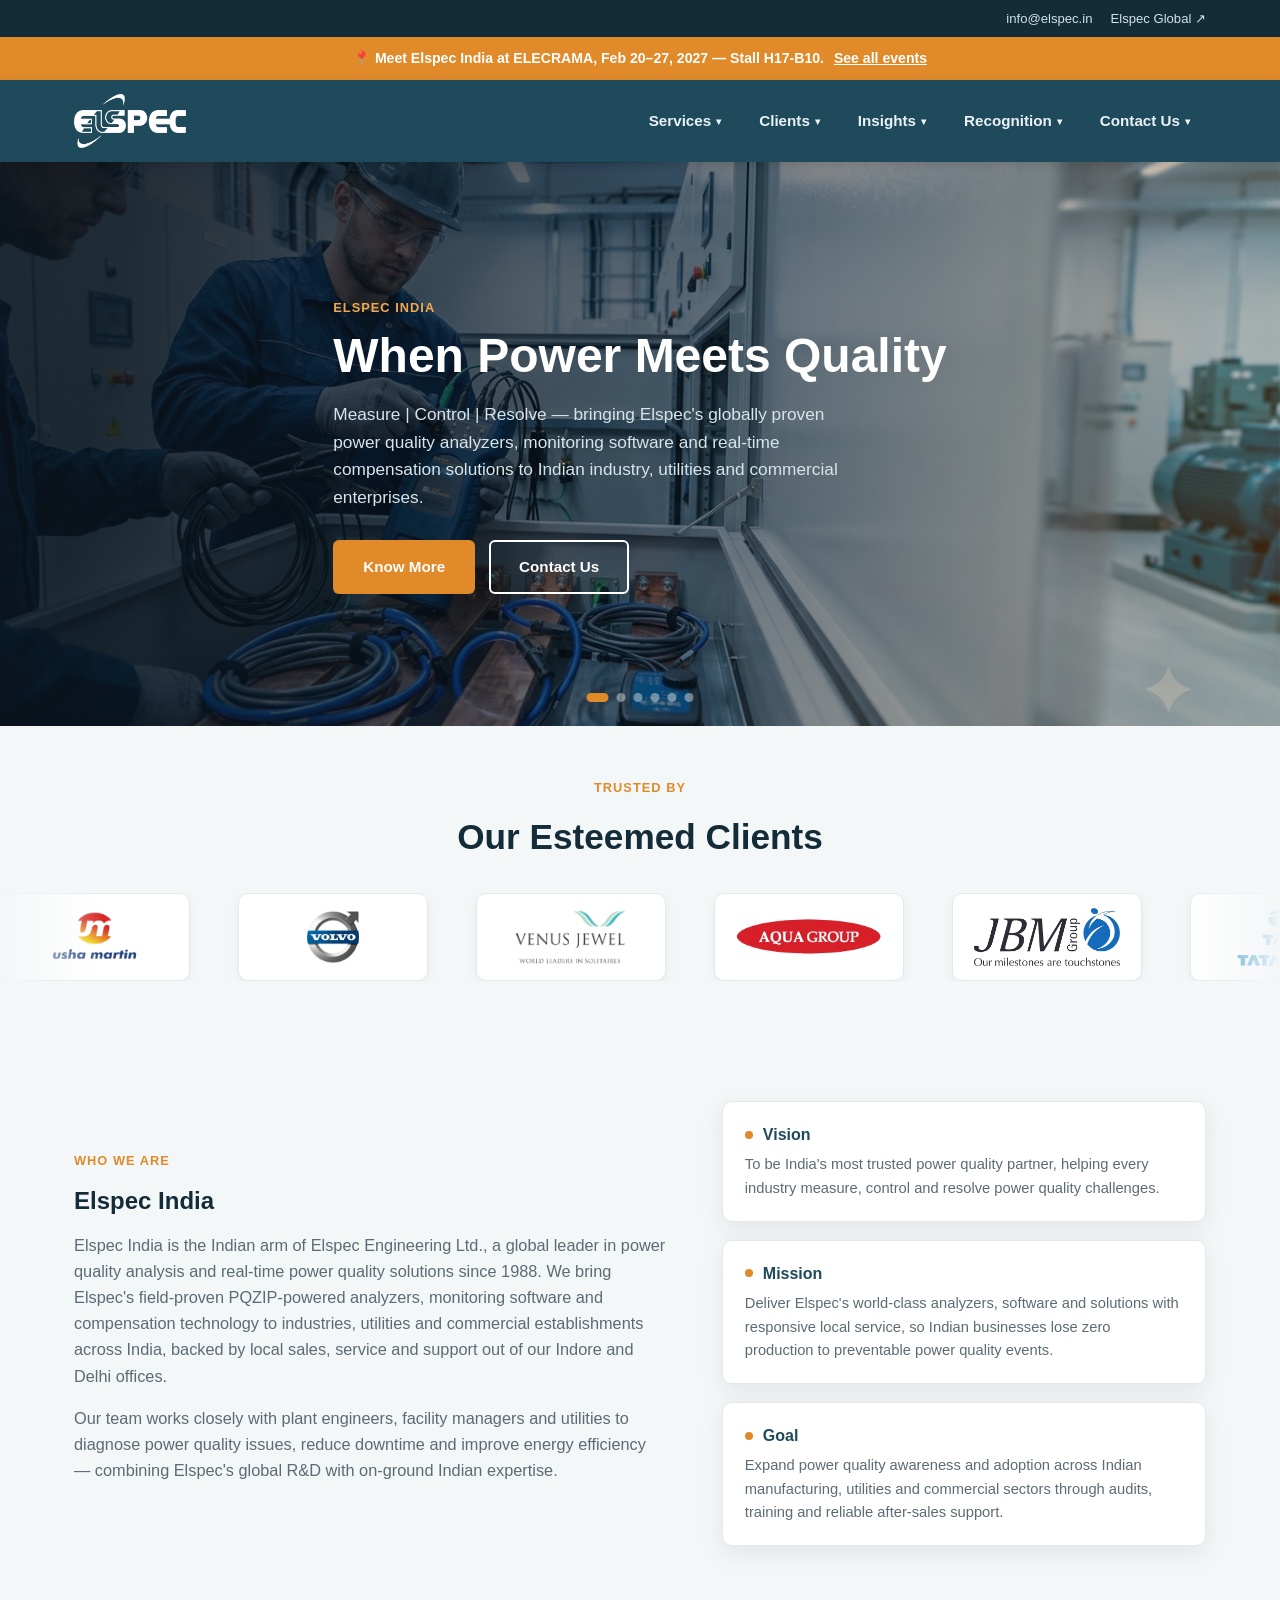
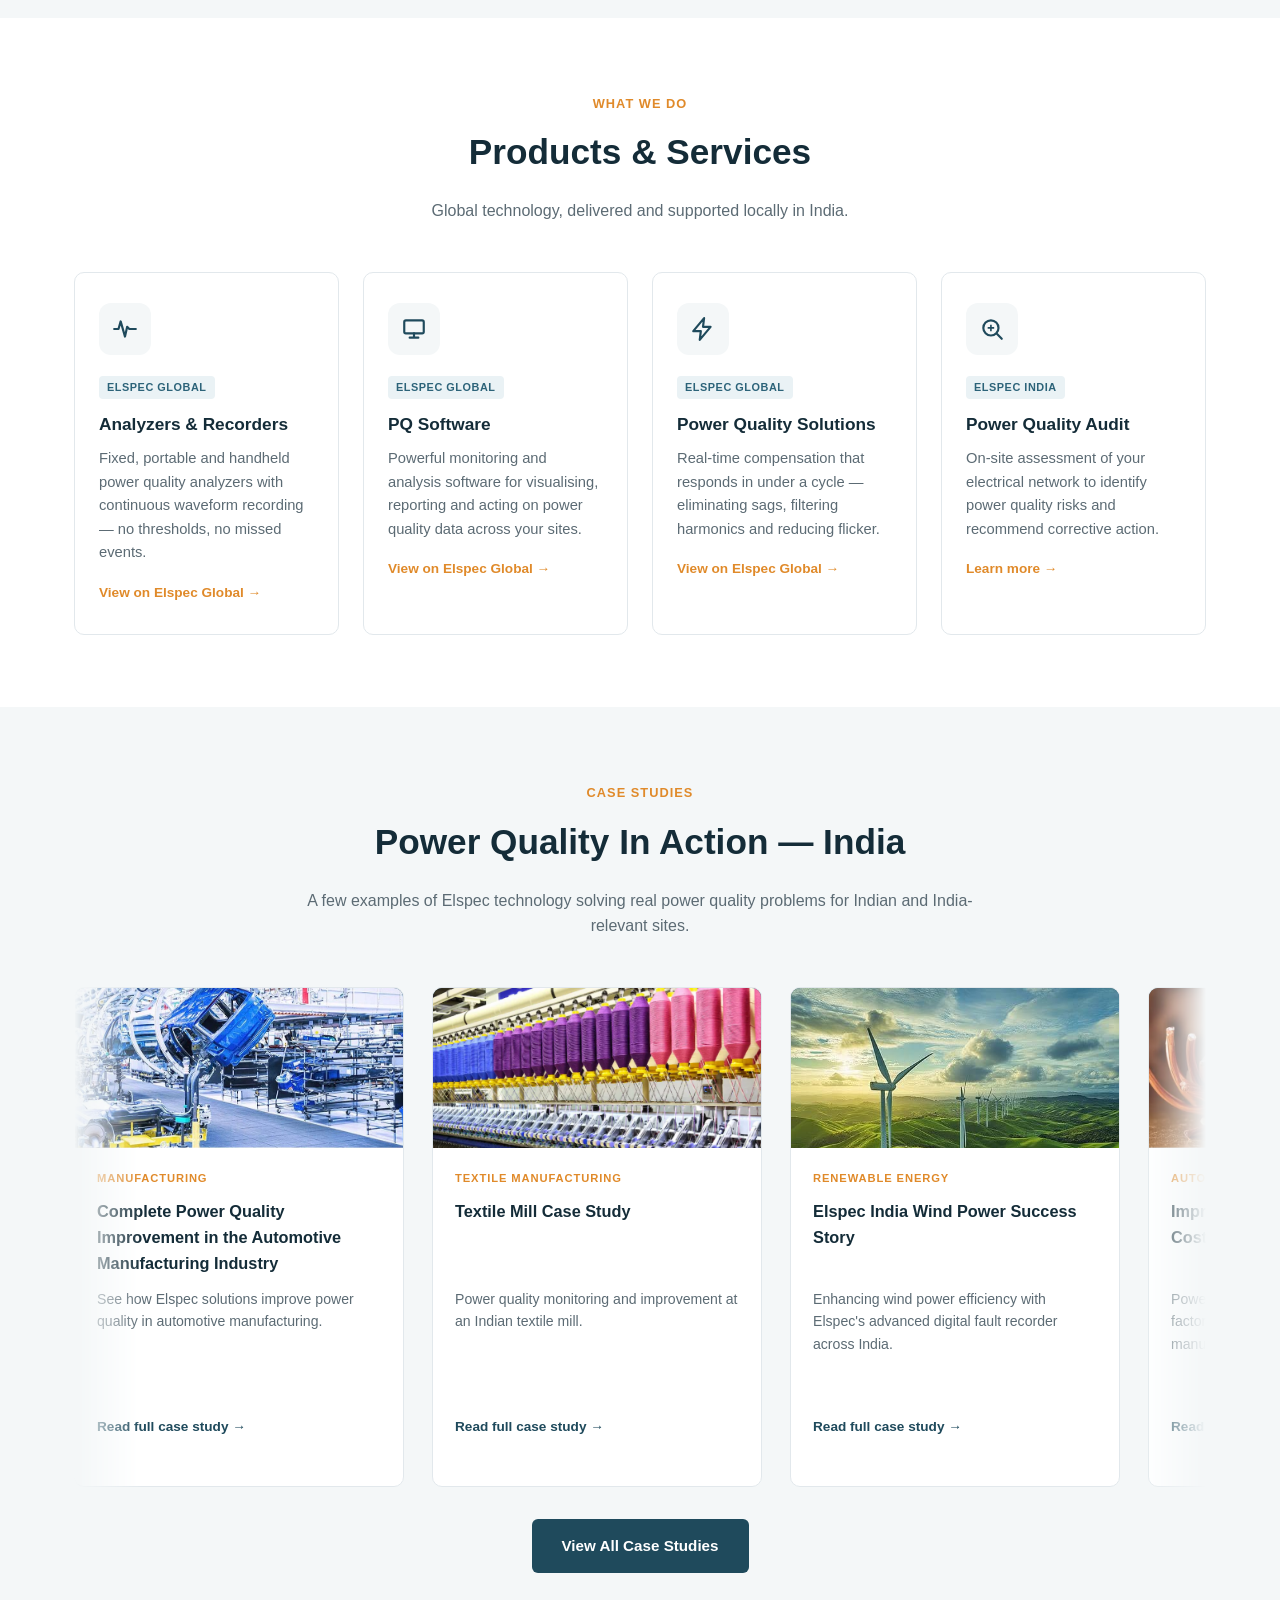
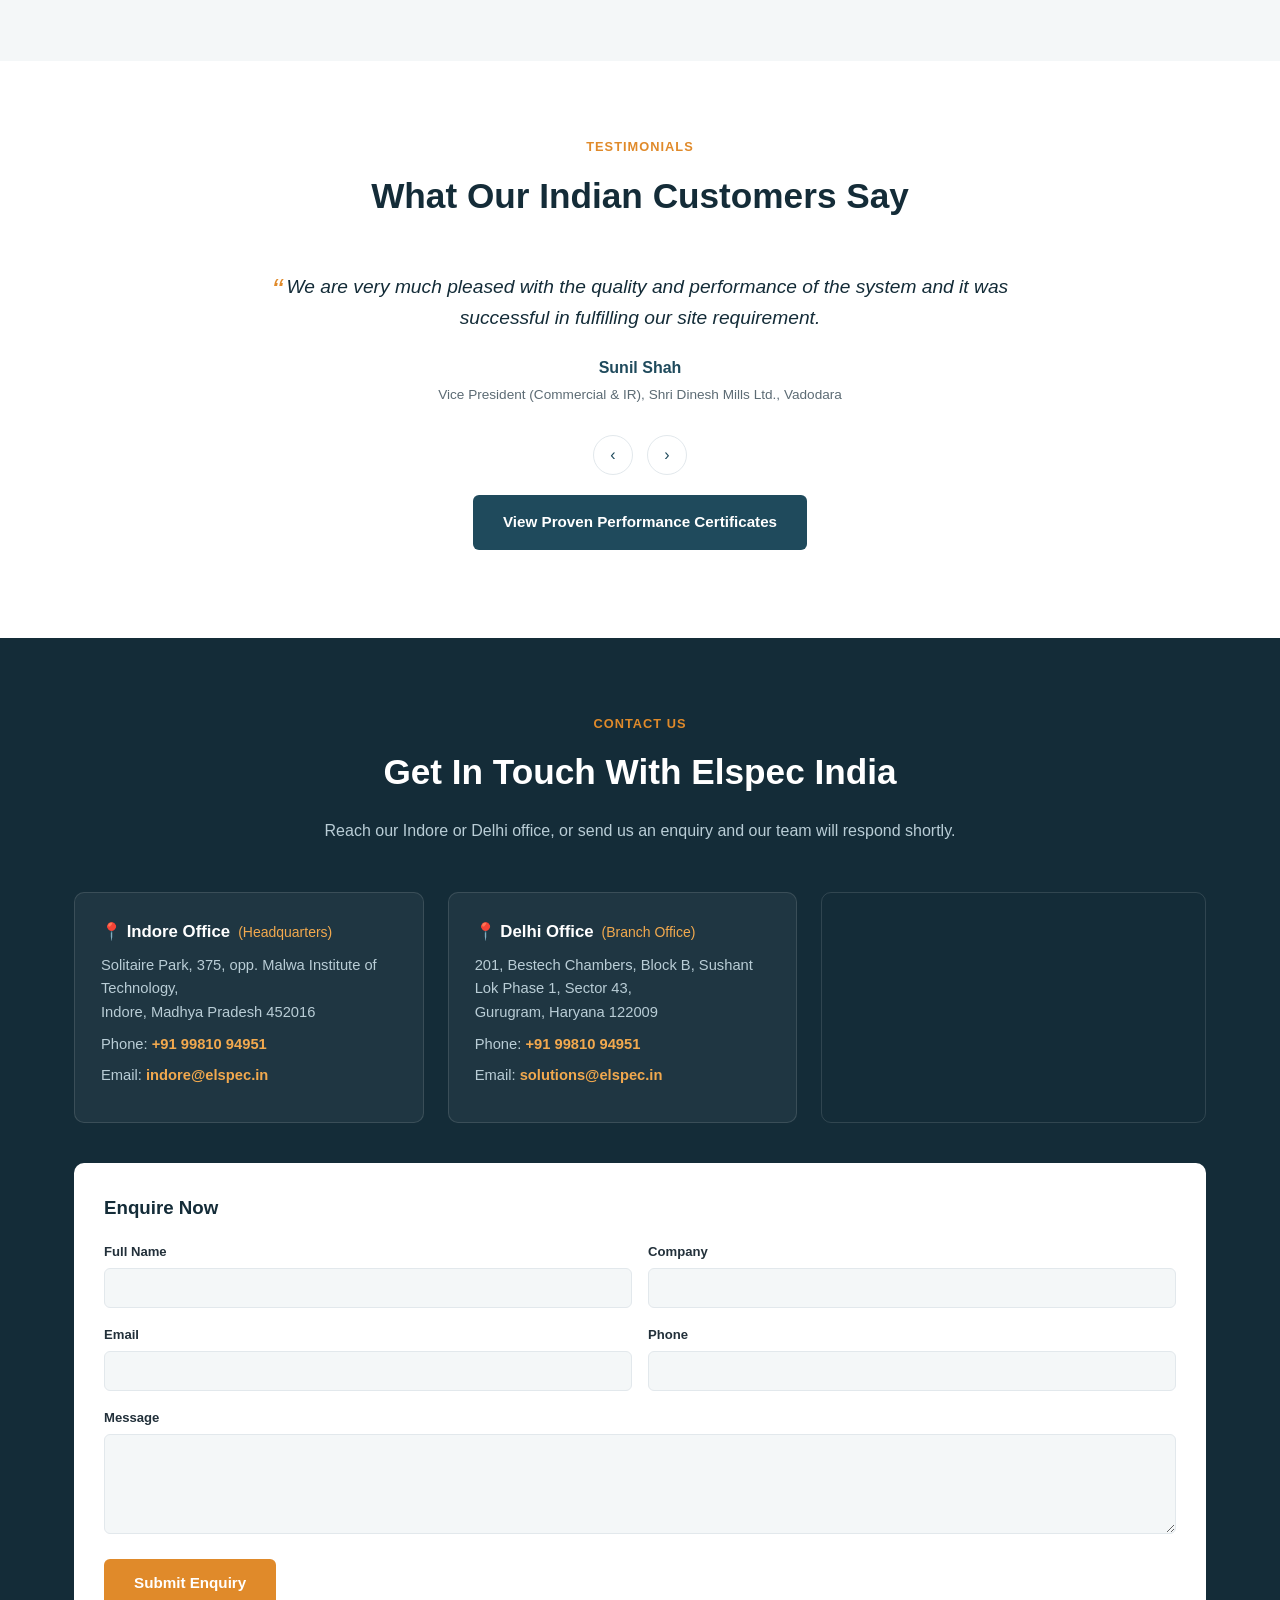
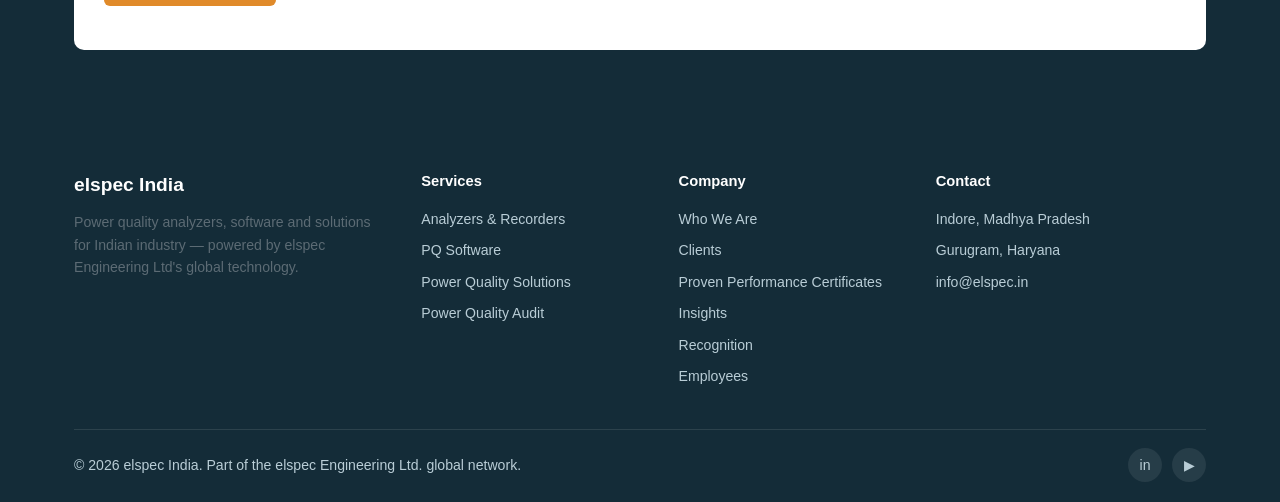
==== index.html @ 1606239a "Update employee navigation and homepage hero Add the new homepage hero images and update the employe" ====
<!DOCTYPE html>
<html lang="en">
<head>
<meta charset="UTF-8">
<meta name="viewport" content="width=device-width, initial-scale=1.0">
<title>Elspec India | Power Quality Analyzers, Software &amp; Solutions</title>
<meta name="description" content="Elspec India brings Elspec's global power quality analyzers, PQ software, real-time compensation solutions and power quality audits to Indian industry, utilities and commercial clients.">
<meta name="robots" content="noindex, nofollow">
<link rel="stylesheet" href="assets/css/style.css?v=20261005-home-hero-2">
</head>
<body>

<div class="topbar">
  <div class="container">
    <div class="topbar-links">
      <a href="mailto:info@elspec.in">info@elspec.in</a>
      <a href="https://www.elspec-ltd.com/" target="_blank" rel="noopener">Elspec Global ↗</a>
    </div>
  </div>
</div>

<div class="announce">
  📍 Meet Elspec India at ELECRAMA, Feb 20–27, 2027 — Stall H17-B10.
  <a href="recognition.html#events">See all events</a>
</div>

<header class="site-header">
  <div class="nav-wrap">
    <a href="index.html" class="logo">
      <img src="assets/img/elspec-logo.png" alt="Elspec" class="logo-img">
    </a>

    <nav class="main-nav">
      <ul>
        <li class="has-dropdown">
          <button class="nav-toggle">Services <span class="caret">▾</span></button>
          <div class="dropdown">
            <div class="mega-eyebrow">Explore Our Services</div>
            <div class="mega-grid">
              <a class="mega-item" href="https://www.elspec-ltd.com/metering-protection/" target="_blank" rel="noopener">
                <span class="mega-icon"><svg width="18" height="18" viewBox="0 0 24 24" fill="none"><path d="M2 12h4l2-7 4 14 2-9 2 2h6" stroke="currentColor" stroke-width="2" stroke-linecap="round" stroke-linejoin="round"/></svg></span>
                <span><span class="mega-item-title">Analyzers &amp; Recorders <span class="ext">Elspec Global ↗</span></span><span class="mega-item-desc">Fixed, portable &amp; handheld PQ analyzers</span></span>
              </a>
              <a class="mega-item" href="https://www.elspec-ltd.com/power-quality-software-pqscada-software/">
                <span class="mega-icon"><svg width="18" height="18" viewBox="0 0 24 24" fill="none"><rect x="3" y="4" width="18" height="12" rx="1.5" stroke="currentColor" stroke-width="2"/><path d="M8 20h8M12 16v4" stroke="currentColor" stroke-width="2" stroke-linecap="round"/></svg></span>
                <span><span class="mega-item-title">PQ Software <span class="ext">Elspec Global ↗</span></span><span class="mega-item-desc">Monitor &amp; report on power quality data</span></span>
              </a>
              <div class="mega-item">
                <span class="mega-icon"><svg width="18" height="18" viewBox="0 0 24 24" fill="none"><path d="M13 2 3 14h7l-1 8 10-12h-7l1-8Z" stroke="currentColor" stroke-width="2" stroke-linejoin="round"/></svg></span>
                <span><span class="mega-item-title">Power Quality Solutions</span><span class="mega-item-desc">Real-time compensation, under a cycle</span></span>
              </div>
              <a class="mega-item" href="power-quality-audit.html">
                <span class="mega-icon"><svg width="18" height="18" viewBox="0 0 24 24" fill="none"><circle cx="11" cy="11" r="7" stroke="currentColor" stroke-width="2"/><path d="m21 21-4.3-4.3" stroke="currentColor" stroke-width="2" stroke-linecap="round"/></svg></span>
                <span><span class="mega-item-title">Power Quality Audit</span><span class="mega-item-desc">On-site assessment &amp; action plan</span></span>
              </a>
            </div>
            <a class="mega-featured" href="https://www.elspec-ltd.com/" target="_blank" rel="noopener">
              <span class="mega-icon"><svg width="18" height="18" viewBox="0 0 24 24" fill="none"><circle cx="12" cy="12" r="9" stroke="currentColor" stroke-width="2"/><path d="M3 12h18M12 3c2.5 2.5 4 5.7 4 9s-1.5 6.5-4 9c-2.5-2.5-4-5.7-4-9s1.5-6.5 4-9Z" stroke="currentColor" stroke-width="2"/></svg></span>
              <span><span class="mega-featured-title">Explore The Full Elspec Range ↗</span><span class="mega-featured-desc">Every analyzer, software &amp; solution on Elspec Global</span></span>
            </a>
          </div>
        </li>

        <li class="has-dropdown">
          <button class="nav-toggle">Clients <span class="caret">▾</span></button>
          <div class="dropdown">
            <div class="mega-grid">
              <a class="mega-item" href="clients.html">
                <span class="mega-icon"><svg width="18" height="18" viewBox="0 0 24 24" fill="none"><path d="M4 21V7l8-4 8 4v14M9 21v-6h6v6M4 21h16" stroke="currentColor" stroke-width="2" stroke-linejoin="round"/></svg></span>
                <span><span class="mega-item-title">Our Clients</span><span class="mega-item-desc">Indian industries &amp; utilities we serve</span></span>
              </a>
              <a class="mega-item" href="testimonials.html?v=20261005-testimonial-slideshow#performance-certificates">
                <span class="mega-icon"><svg width="18" height="18" viewBox="0 0 24 24" fill="none"><path d="M6 3h9l4 4v14H6z" stroke="currentColor" stroke-width="2" stroke-linejoin="round"/><path d="M14 3v5h5M9 13h7M9 17h7" stroke="currentColor" stroke-width="2" stroke-linecap="round"/></svg></span>
                <span><span class="mega-item-title">Proven Performance Certificates</span><span class="mega-item-desc">Documented results and endorsements from our clients across industries.</span></span>
              </a>
            </div>
          </div>
        </li>

        <li class="has-dropdown">
          <button class="nav-toggle">Insights <span class="caret">▾</span></button>
          <div class="dropdown dropdown-right">
            <div class="mega-eyebrow">Learn From Elspec</div>
            <div class="mega-grid">
              <a class="mega-item" href="insights.html#case-studies">
                <span class="mega-icon"><svg width="18" height="18" viewBox="0 0 24 24" fill="none"><path d="M6 2h9l5 5v15H6z" stroke="currentColor" stroke-width="2" stroke-linejoin="round"/><path d="M9 13h6M9 17h6M9 9h2" stroke="currentColor" stroke-width="2" stroke-linecap="round"/></svg></span>
                <span><span class="mega-item-title">Case Studies</span><span class="mega-item-desc">Real power quality problems, solved</span></span>
              </a>
              <a class="mega-item" href="https://www.elspec-ltd.com/blog/">
                <span class="mega-icon"><svg width="18" height="18" viewBox="0 0 24 24" fill="none"><path d="M12 20h9" stroke="currentColor" stroke-width="2" stroke-linecap="round"/><path d="M16.5 3.5a2.12 2.12 0 0 1 3 3L7 19l-4 1 1-4Z" stroke="currentColor" stroke-width="2" stroke-linejoin="round"/></svg></span>
                <span><span class="mega-item-title">Blog ↗</span><span class="mega-item-desc">Elspec Global's power quality articles</span></span>
              </a>
              <a class="mega-item" href="insights.html#webinars">
                <span class="mega-icon"><svg width="18" height="18" viewBox="0 0 24 24" fill="none"><circle cx="12" cy="12" r="9" stroke="currentColor" stroke-width="2"/><path d="M10 8.5v7l6-3.5Z" fill="currentColor"/></svg></span>
                <span><span class="mega-item-title">Webinars</span><span class="mega-item-desc">Live &amp; recorded sessions</span></span>
              </a>
            </div>
            <a class="mega-featured" href="https://www.elspec-ltd.com/blog/" target="_blank" rel="noopener">
              <span class="mega-icon"><svg width="18" height="18" viewBox="0 0 24 24" fill="none"><path d="M12 20h9" stroke="currentColor" stroke-width="2" stroke-linecap="round"/><path d="M16.5 3.5a2.12 2.12 0 0 1 3 3L7 19l-4 1 1-4Z" stroke="currentColor" stroke-width="2" stroke-linejoin="round"/></svg></span>
              <span><span class="mega-featured-title">Elspec Global's Power Quality Blog ↗</span><span class="mega-featured-desc">Deep dives from Elspec's global engineering team</span></span>
            </a>
          </div>
        </li>

        <li class="has-dropdown">
          <button class="nav-toggle">Recognition <span class="caret">▾</span></button>
          <div class="dropdown dropdown-right">
            <div class="mega-eyebrow">Why Elspec India</div>
            <div class="mega-grid">
              <a class="mega-item" href="recognition.html#awards">
                <span class="mega-icon"><svg width="18" height="18" viewBox="0 0 24 24" fill="none"><path d="M8 21h8M12 17v4" stroke="currentColor" stroke-width="2" stroke-linecap="round"/><path d="M7 4h10v5a5 5 0 0 1-10 0Z" stroke="currentColor" stroke-width="2" stroke-linejoin="round"/><path d="M7 5H4a3 3 0 0 0 3 5M17 5h3a3 3 0 0 1-3 5" stroke="currentColor" stroke-width="2"/></svg></span>
                <span><span class="mega-item-title">Awards</span><span class="mega-item-desc">CII recognition &amp; honours</span></span>
              </a>
              <a class="mega-item" href="recognition.html#approvals">
                <span class="mega-icon"><svg width="18" height="18" viewBox="0 0 24 24" fill="none"><path d="M12 2 4 5v6c0 5 3.5 8.5 8 11 4.5-2.5 8-6 8-11V5Z" stroke="currentColor" stroke-width="2" stroke-linejoin="round"/><path d="m9 12 2 2 4-4" stroke="currentColor" stroke-width="2" stroke-linecap="round" stroke-linejoin="round"/></svg></span>
                <span><span class="mega-item-title">Approvals &amp; Certifications</span><span class="mega-item-desc">MPEB Class A and more</span></span>
              </a>
              <a class="mega-item" href="recognition.html#events">
                <span class="mega-icon"><svg width="18" height="18" viewBox="0 0 24 24" fill="none"><rect x="3" y="4" width="18" height="18" rx="2" stroke="currentColor" stroke-width="2"/><path d="M16 2v4M8 2v4M3 10h18" stroke="currentColor" stroke-width="2" stroke-linecap="round"/></svg></span>
                <span><span class="mega-item-title">Exhibitions &amp; Events</span><span class="mega-item-desc">Where to meet us next</span></span>
              </a>
            </div>
            <a class="mega-featured" href="recognition.html#events">
              <span class="mega-icon"><svg width="18" height="18" viewBox="0 0 24 24" fill="none"><rect x="3" y="4" width="18" height="18" rx="2" stroke="currentColor" stroke-width="2"/><path d="M16 2v4M8 2v4M3 10h18" stroke="currentColor" stroke-width="2" stroke-linecap="round"/></svg></span>
              <span><span class="mega-featured-title">📍 Upcoming: ELECRAMA, Feb 20–27, 2027</span><span class="mega-featured-desc">Stall H17-B10 — see all our events</span></span>
            </a>
          </div>
        </li>

        <li class="has-dropdown">
          <button class="nav-toggle">Contact Us <span class="caret">▾</span></button>
          <div class="dropdown dropdown-right">
            <div class="mega-eyebrow">Get In Touch</div>
            <div class="mega-grid">
              <a class="mega-item" href="index.html#contact">
                <span class="mega-item-title">Contact Us</span>
                <span class="mega-item-desc">Reach our India offices and team</span>
              </a>
              <a class="mega-item" href="employees.html#employees" target="_self">
                <span class="mega-item-title">Employees</span>
                <span class="mega-item-desc">Meet the Elspec India team</span>
              </a>
            </div>
          </div>
        </li>
      </ul>
    </nav>

    <button class="nav-toggle-mobile" aria-label="Toggle menu"><span></span><span></span><span></span></button>
  </div>
</header>

<!-- ================= HERO ================= -->
<section class="hero">
  <div class="hero-slide slide-1 active" role="img" aria-label="Elspec power quality partner"></div>
  <div class="hero-slide slide-2" role="img" aria-label="Elspec power quality analyzer"></div>
  <div class="hero-slide slide-3" role="img" aria-label="Elspec engineer monitoring power quality"></div>
  <div class="hero-slide slide-4" role="img" aria-label="Elspec industrial switchgear"></div>
  <div class="hero-slide slide-5" role="img" aria-label="Elspec textile manufacturing installation"></div>
  <div class="hero-slide slide-6" role="img" aria-label="Elspec engineers installing power quality equipment"></div>
  <div class="container">
    <div class="hero-content">
      <span class="eyebrow" data-hero-eyebrow>Elspec India</span>
      <h1 data-hero-title>When Power Meets Quality</h1>
      <p data-hero-description>Measure | Control | Resolve — bringing Elspec's globally proven power quality analyzers, monitoring software and real-time compensation solutions to Indian industry, utilities and commercial enterprises.</p>
      <div class="hero-cta">
        <a href="index.html#what-we-do" class="btn btn-primary" data-hero-primary>Know More</a>
        <a href="index.html#contact" class="btn btn-outline" data-hero-secondary>Contact Us</a>
      </div>
    </div>
  </div>
  <div class="hero-dots">
    <button class="active" aria-label="Show partner slide"></button>
    <button aria-label="Show analyzer slide"></button>
    <button aria-label="Show engineer slide"></button>
    <button aria-label="Show switchgear slide"></button>
    <button aria-label="Show textile slide"></button>
    <button aria-label="Show engineering team slide"></button>
  </div>
</section>

<!-- ================= CLIENTS MARQUEE ================= -->
<section class="clients-band">
  <div class="container">
    <div class="section-head">
      <span class="eyebrow">Trusted By</span>
      <h2>Our Esteemed Clients</h2>
    </div>
  </div>
  <div class="marquee">
    <div class="marquee-track">
      <div class="client-chip"><img src="assets/img/clients/usha-martin.png" alt="Usha Martin"></div>
      <div class="client-chip"><img src="assets/img/clients/volvo.png" alt="Volvo"></div>
      <div class="client-chip"><img src="assets/img/clients/venus-jewel.png" alt="Venus Jewel"></div>
      <div class="client-chip"><img src="assets/img/clients/aqua-group.png" alt="Aqua Group"></div>
      <div class="client-chip"><img src="assets/img/clients/jbm-group.png" alt="JBM Group"></div>
      <div class="client-chip"><img src="assets/img/clients/tata-power.png" alt="Tata Power"></div>
      <div class="client-chip"><img src="assets/img/clients/maruti-suzuki.png" alt="Maruti Suzuki"></div>
      <div class="client-chip"><img src="assets/img/clients/finolex.png" alt="Finolex"></div>
      <div class="client-chip"><img src="assets/img/clients/lt-group.png" alt="LT Group"></div>
      <div class="client-chip"><img src="assets/img/clients/mercedes-benz.png" alt="Mercedes-Benz"></div>
      <div class="client-chip"><img src="assets/img/clients/eicher.png" alt="Eicher"></div>
      <div class="client-chip client-chip--namma-metro"><img src="assets/img/clients/namma-metro.png" alt="Namma Metro"></div>
      <div class="client-chip"><img src="assets/img/clients/usha-martin.png" alt="Usha Martin"></div>
      <div class="client-chip"><img src="assets/img/clients/volvo.png" alt="Volvo"></div>
      <div class="client-chip"><img src="assets/img/clients/venus-jewel.png" alt="Venus Jewel"></div>
      <div class="client-chip"><img src="assets/img/clients/aqua-group.png" alt="Aqua Group"></div>
      <div class="client-chip"><img src="assets/img/clients/jbm-group.png" alt="JBM Group"></div>
      <div class="client-chip"><img src="assets/img/clients/tata-power.png" alt="Tata Power"></div>
      <div class="client-chip"><img src="assets/img/clients/maruti-suzuki.png" alt="Maruti Suzuki"></div>
      <div class="client-chip"><img src="assets/img/clients/finolex.png" alt="Finolex"></div>
      <div class="client-chip"><img src="assets/img/clients/lt-group.png" alt="LT Group"></div>
      <div class="client-chip"><img src="assets/img/clients/mercedes-benz.png" alt="Mercedes-Benz"></div>
      <div class="client-chip"><img src="assets/img/clients/eicher.png" alt="Eicher"></div>
      <div class="client-chip client-chip--namma-metro"><img src="assets/img/clients/namma-metro.png" alt="Namma Metro"></div>
    </div>
  </div>
</section>

<!-- ================= WHO WE ARE ================= -->
<section id="who-we-are" class="section-alt">
  <div class="container about-grid">
    <div>
      <span class="eyebrow">Who We Are</span>
      <h2>Elspec India</h2>
      <p>Elspec India is the Indian arm of Elspec Engineering Ltd., a global leader in power quality analysis and real-time power quality solutions since 1988. We bring Elspec's field-proven PQZIP-powered analyzers, monitoring software and compensation technology to industries, utilities and commercial establishments across India, backed by local sales, service and support out of our Indore and Delhi offices.</p>
      <p>Our team works closely with plant engineers, facility managers and utilities to diagnose power quality issues, reduce downtime and improve energy efficiency — combining Elspec's global R&amp;D with on-ground Indian expertise.</p>
    </div>
    <div class="pillar-list">
      <div class="pillar">
        <h4><span class="dot"></span>Vision</h4>
        <p>To be India's most trusted power quality partner, helping every industry measure, control and resolve power quality challenges.</p>
      </div>
      <div class="pillar">
        <h4><span class="dot"></span>Mission</h4>
        <p>Deliver Elspec's world-class analyzers, software and solutions with responsive local service, so Indian businesses lose zero production to preventable power quality events.</p>
      </div>
      <div class="pillar">
        <h4><span class="dot"></span>Goal</h4>
        <p>Expand power quality awareness and adoption across Indian manufacturing, utilities and commercial sectors through audits, training and reliable after-sales support.</p>
      </div>
    </div>
  </div>
</section>

<!-- ================= WHAT WE DO ================= -->
<section id="what-we-do">
  <div class="container">
    <div class="section-head">
      <span class="eyebrow">What We Do</span>
      <h2>Products &amp; Services</h2>
      <p>Global technology, delivered and supported locally in India.</p>
    </div>
    <div class="cards-grid">

      <a class="what-card what-card-link" href="https://www.elspec-ltd.com/metering-protection/" target="_blank" rel="noopener">
        <div class="icon">
          <svg width="26" height="26" viewBox="0 0 24 24" fill="none"><path d="M2 12h4l2-7 4 14 2-9 2 2h6" stroke="currentColor" stroke-width="2" stroke-linecap="round" stroke-linejoin="round"/></svg>
        </div>
        <span class="tag">Elspec Global</span>
        <h3>Analyzers &amp; Recorders</h3>
        <p>Fixed, portable and handheld power quality analyzers with continuous waveform recording — no thresholds, no missed events.</p>
        <span class="link">View on Elspec Global →</span>
      </a>

      <div class="what-card">
        <div class="icon">
          <svg width="26" height="26" viewBox="0 0 24 24" fill="none"><rect x="3" y="4" width="18" height="12" rx="1.5" stroke="currentColor" stroke-width="2"/><path d="M8 20h8M12 16v4" stroke="currentColor" stroke-width="2" stroke-linecap="round"/></svg>
        </div>
        <span class="tag">Elspec Global</span>
        <h3>PQ Software</h3>
        <p>Powerful monitoring and analysis software for visualising, reporting and acting on power quality data across your sites.</p>
        <a class="link" href="https://www.elspec-ltd.com/power-quality-software-pqscada-software/">View on Elspec Global →</a>
      </div>

      <div class="what-card">
        <div class="icon">
          <svg width="26" height="26" viewBox="0 0 24 24" fill="none"><path d="M13 2 3 14h7l-1 8 10-12h-7l1-8Z" stroke="currentColor" stroke-width="2" stroke-linejoin="round"/></svg>
        </div>
        <span class="tag">Elspec Global</span>
        <h3>Power Quality Solutions</h3>
        <p>Real-time compensation that responds in under a cycle — eliminating sags, filtering harmonics and reducing flicker.</p>
        <a class="link" href="https://www.elspec-ltd.com/power-quality-and-power-factor-solutions-2/">View on Elspec Global →</a>
      </div>

      <div class="what-card">
        <div class="icon">
          <svg width="26" height="26" viewBox="0 0 24 24" fill="none"><circle cx="11" cy="11" r="7" stroke="currentColor" stroke-width="2"/><path d="m21 21-4.3-4.3" stroke="currentColor" stroke-width="2" stroke-linecap="round"/><path d="M8 11h6M11 8v6" stroke="currentColor" stroke-width="1.5"/></svg>
        </div>
        <span class="tag">Elspec India</span>
        <h3>Power Quality Audit</h3>
        <p>On-site assessment of your electrical network to identify power quality risks and recommend corrective action.</p>
        <a class="link" href="power-quality-audit.html">Learn more →</a>
      </div>

    </div>
  </div>
</section>

<!-- ================= CASE STUDIES (preview) ================= -->
<section id="case-studies-preview" class="section-alt">
  <div class="container">
    <div class="section-head">
      <span class="eyebrow">Case Studies</span>
      <h2>Power Quality In Action — India</h2>
      <p>A few examples of Elspec technology solving real power quality problems for Indian and India-relevant sites.</p>
    </div>
    <div class="cases-slider">
      <div class="cases-grid">

      <div class="case-card">
        <div class="case-thumb"><img src="assets/img/case-study/automotive/automotive-factory-thumbnail.jpg" alt="Blue automotive assembly line in a manufacturing plant"></div>
        <div class="case-body">
          <span class="eyebrow">Manufacturing</span>
          <h3>Complete Power Quality Improvement in the Automotive Manufacturing Industry</h3>
          <p>See how Elspec solutions improve power quality in automotive manufacturing.</p>
          <a href="https://www.elspec-ltd.com/complete-power-quality-improvement-in-the-automotive-manufacturing-industry/">Read full case study →</a>
        </div>
      </div>

      <div class="case-card">
        <div class="case-thumb"><img src="assets/img/case-study/shree-dinesh-mill/textile-mill-card.png" alt="Textile mill case study"></div>
        <div class="case-body">
          <span class="eyebrow">Textile Manufacturing</span>
          <h3>Textile Mill Case Study</h3>
          <p>Power quality monitoring and improvement at an Indian textile mill.</p>
          <a href="case-study-shree-dinesh-mill.html">Read full case study →</a>
        </div>
      </div>

      <div class="case-card">
        <div class="case-thumb"><img src="assets/img/case-study/india-wind/india-wind-card.jpg" alt="Wind turbines across a green landscape for the Elspec India Wind Power Success Story"></div>
        <div class="case-body">
          <span class="eyebrow">Renewable Energy</span>
          <h3>Elspec India Wind Power Success Story</h3>
          <p>Enhancing wind power efficiency with Elspec's advanced digital fault recorder across India.</p>
          <a href="case-study-india-wind.html">Read full case study →</a>
        </div>
      </div>

      <div class="case-card">
        <div class="case-thumb"><img src="assets/img/case-study/copper-manufacturing-card.png" alt="Copper wire manufacturing for the Elspec Global power quality case study"></div>
        <div class="case-body">
          <span class="eyebrow">Automotive</span>
          <h3>Improving Power Factor and Cutting Costs in Copper Manufacturing</h3>
          <p>Power quality solutions that improve power factor and reduce operating costs in copper manufacturing.</p>
          <a href="https://www.elspec-ltd.com/improving-power-factor-and-cutting-costs-in-copper-manufacturing-with-elspecs-power-quality-solution/">Read full case study →</a>
        </div>
      </div>

      <div class="case-card">
        <div class="case-thumb"><img src="assets/img/case-study/automotive-manufacturing-card.png" alt="Automotive manufacturing equipment for the Elspec Global power quality case study"></div>
        <div class="case-body">
          <span class="eyebrow">Automotive Manufacturing</span>
          <h3>Automotive Manufacturing: How the Right Power Quality Solution Reduces Demand Charges and Increases Savings</h3>
          <p>How the right power quality solution can reduce demand charges and increase savings in automotive manufacturing.</p>
          <a href="http://elspec-ltd.com/automotive-manufacturing-how-the-right-power-quality-solution-reduces-demand-charges-and-increases-savings/">Read full case study →</a>
        </div>
      </div>

      <div class="case-card">
        <div class="case-thumb"><img src="assets/img/case-study/mild-steel-industry-card.png" alt="Mild steel industry production for the Elspec Global power quality case study"></div>
        <div class="case-body">
          <span class="eyebrow">Mild Steel Industry</span>
          <h3>Solving Voltage Dips, Equipment Failure and Electrical Disturbances in the Mild Steel Industry</h3>
          <p>How power quality monitoring and correction can prevent voltage dips, equipment failure and electrical disturbances in mild steel production.</p>
          <a href="https://www.elspec-ltd.com/solving-voltage-dips-equipment-failure-and-electrical-disturbances-in-the-mild-steel-industry/">Read full case study →</a>
        </div>
      </div>

      </div>
    </div>
    <p style="text-align:center;margin-top:32px;">
      <a href="insights.html#case-studies" class="btn btn-navy">View All Case Studies</a>
    </p>
  </div>
</section>

<!-- ================= TESTIMONIALS ================= -->
<section id="testimonials">
  <div class="container">
    <div class="section-head">
      <span class="eyebrow">Testimonials</span>
      <h2>What Our Indian Customers Say</h2>
    </div>
    <div class="testi-wrap">
      <div class="testi-slide active">
        <p class="testi-quote">We are very much pleased with the quality and performance of the system and it was successful in fulfilling our site requirement.</p>
        <div class="testi-person">Sunil Shah</div>
        <div class="testi-role">Vice President (Commercial &amp; IR), Shri Dinesh Mills Ltd., Vadodara</div>
      </div>
      <div class="testi-slide">
        <p class="testi-quote">We confirm that equipment performance is good.</p>
        <div class="testi-person">Authorized Signatory</div>
        <div class="testi-role">Pratibha Syntex Ltd. (Textile Manufacturer)</div>
      </div>
      <div class="testi-nav">
        <button class="prev" aria-label="Previous">‹</button>
        <button class="next" aria-label="Next">›</button>
      </div>
    </div>
    <p style="text-align:center;margin-top:20px;">
      <a href="testimonials.html#performance-certificates" class="btn btn-navy">View Proven Performance Certificates</a>
    </p>
  </div>
</section>

<!-- ================= CONTACT ================= -->
<section id="contact" class="contact-section">
  <div class="container">
    <div class="section-head">
      <span class="eyebrow">Contact Us</span>
      <h2>Get In Touch With Elspec India</h2>
      <p>Reach our Indore or Delhi office, or send us an enquiry and our team will respond shortly.</p>
    </div>

    <div class="contact-grid">
      <div class="office-card">
        <h3>📍 Indore Office <small style="font-weight:400;color:var(--accent-light);">(Headquarters)</small></h3>
        <p>Solitaire Park, 375, opp. Malwa Institute of Technology,<br>Indore, Madhya Pradesh 452016</p>
        <p>Phone: <a href="tel:+919981094951">+91 99810 94951</a></p>
        <p>Email: <a href="mailto:indore@elspec.in">indore@elspec.in</a></p>
      </div>
      <div class="office-card">
        <h3>📍 Delhi Office <small style="font-weight:400;color:var(--accent-light);">(Branch Office)</small></h3>
        <p>201, Bestech Chambers, Block B, Sushant Lok Phase 1, Sector 43,<br>Gurugram, Haryana 122009</p>
        <p>Phone: <a href="tel:+919981094951">+91 99810 94951</a></p>
        <p>Email: <a href="mailto:solutions@elspec.in">solutions@elspec.in</a></p>
      </div>
      <div class="map-embed">
        <iframe title="Elspec India location map" src="https://www.google.com/maps?q=Elspec+Engineering+India+Pvt+Ltd,+Solitaire+Park,+Indore,+Madhya+Pradesh+452016&output=embed" loading="lazy" referrerpolicy="no-referrer-when-downgrade"></iframe>
      </div>
    </div>

    <div class="enquire-card">
      <h3>Enquire Now</h3>
      <!-- Zoho CRM Web-to-Lead: Do not remove the hidden fields below, the form-level "Do not remove" comments came from Zoho's generated code. -->
      <form class="enquire-form" action="https://crm.zoho.in/crm/WebToLeadForm" name="WebToLeads1336117000001430006" method="POST" accept-charset="UTF-8">
        <input type="text" style="display:none;" name="xnQsjsdp" value="a3e55d94619e0d04d292387b870147189e83aa7a58be972419e7e2eb98df0650">
        <input type="hidden" name="zc_gad" id="zc_gad" value="">
        <input type="text" style="display:none;" name="xmIwtLD" value="2c5b650958d11eccdb090cf896c49e41f637bff9f0b6198fb6507e2df59ca2fc12ccc6a311bd3a6360fb33c42dc0348b">
        <input type="text" style="display:none;" name="actionType" value="TGVhZHM=">
        <input type="text" style="display:none;" name="returnURL" value="https://www.elspec.in">
        <input type="text" style="display:none;" name="aG9uZXlwb3Q" value="">
        <!-- Not shown to visitors: satisfies a mandatory "Estimated Order Date" field on the Leads layout that doesn't apply to a general enquiry. Remove this once that field is made optional in Zoho (Setup -> Modules -> Leads -> Layout). -->
        <input type="hidden" id="LEADCF52" name="LEADCF52" value="">
        <input type="hidden" name="Lead Source" value="Website lead">
        <div class="form-grid">
          <div>
            <label for="name">Full Name</label>
            <input id="name" name="Last Name" type="text" required>
          </div>
          <div>
            <label for="companyField">Company</label>
            <input id="companyField" name="Company" type="text" required>
          </div>
          <div>
            <label for="email">Email</label>
            <input id="email" name="Email" type="email" required>
          </div>
          <div>
            <label for="phone">Phone</label>
            <input id="phone" name="Phone" type="tel" required>
          </div>
          <div class="full">
            <label for="message">Message</label>
            <textarea id="message" name="Description" required></textarea>
          </div>
        </div>
        <button type="submit" class="btn btn-primary" style="margin-top:18px;">Submit Enquiry</button>
        <p class="form-status"></p>
      </form>
      <!-- Do not remove this --- Analytics Tracking code starts -->
      <script id="wf_anal" src="https://crm.zohopublic.in/crm/WebFormAnalyticsServeServlet?rid=[base64]&tw=aa47f54e7a6184f78682d937c53209fce9ebb2d78c72b2c071b546a726a5e879&version=v2"></script>
      <!-- Do not remove this --- Analytics Tracking code ends. -->
    </div>
  </div>
</section>

<!-- ================= FOOTER ================= -->
<footer class="site-footer">
  <div class="container">
    <div class="footer-grid">
      <div>
        <div class="footer-logo">elspec India</div>
        <p>Power quality analyzers, software and solutions for Indian industry — powered by elspec Engineering Ltd's global technology.</p>
      </div>
      <div>
        <h4>Services</h4>
        <ul>
          <li><a href="https://www.elspec-ltd.com/metering-protection/" target="_blank" rel="noopener">Analyzers &amp; Recorders</a></li>
          <li><a href="https://www.elspec-ltd.com/power-quality-software-pqscada-software/">PQ Software</a></li>
          <li>Power Quality Solutions</li>
          <li><a href="power-quality-audit.html">Power Quality Audit</a></li>
        </ul>
      </div>
      <div>
        <h4>Company</h4>
        <ul>
          <li><a href="index.html#who-we-are">Who We Are</a></li>
          <li><a href="clients.html">Clients</a></li>
          <li><a href="testimonials.html#performance-certificates">Proven Performance Certificates</a></li>
          <li><a href="insights.html">Insights</a></li>
          <li><a href="recognition.html">Recognition</a></li>
          <li><a href="employees.html#employees" target="_self">Employees</a></li>
        </ul>
      </div>
      <div>
        <h4>Contact</h4>
        <ul>
          <li>Indore, Madhya Pradesh</li>
          <li>Gurugram, Haryana</li>
          <li><a href="mailto:info@elspec.in">info@elspec.in</a></li>
        </ul>
      </div>
    </div>
    <div class="footer-bottom">
      <span>© 2026 elspec India. Part of the elspec Engineering Ltd. global network.</span>
      <div class="social-row">
        <a href="#" aria-label="LinkedIn">in</a>
        <a href="#" aria-label="YouTube">▶</a>
      </div>
    </div>
  </div>
</footer>

<script src="assets/js/main.js?v=20261005-six-hero-slides"></script>
</body>
</html>
---- assets/css/style.css ----
/* ===========================================================
   Elspec India — shared stylesheet
   Palette matches elspec-ltd.com (navy-teal header, orange accent)
   =========================================================== */

:root {
  --navy-dark: #142c38;
  --navy: #1f4a5c;
  --navy-light: #2c6379;
  --accent: #e08a2a;
  --accent-light: #f2a94e;
  --text: #22303a;
  --text-muted: #5c6b74;
  --bg: #ffffff;
  --bg-alt: #f4f7f8;
  --border: #e2e8ec;
  --radius: 10px;
  --shadow: 0 8px 24px rgba(20, 44, 56, 0.08);
  --max-width: 1180px;
  font-size: 16px;
}

* { box-sizing: border-box; }
html { scroll-behavior: smooth; }
body {
  margin: 0;
  font-family: "Segoe UI", -apple-system, BlinkMacSystemFont, "Helvetica Neue", Arial, sans-serif;
  color: var(--text);
  background: var(--bg);
  line-height: 1.6;
}
img, svg { max-width: 100%; display: block; }
a { color: inherit; text-decoration: none; }
ul { list-style: none; margin: 0; padding: 0; }
h1, h2, h3, h4 { margin: 0 0 .5em; font-weight: 700; color: var(--navy-dark); }
p { margin: 0 0 1em; color: var(--text-muted); }
.container { max-width: var(--max-width); margin: 0 auto; padding: 0 24px; }
section { padding: 72px 0; }
.section-alt { background: var(--bg-alt); }

.eyebrow {
  display: inline-block;
  color: var(--accent);
  font-weight: 700;
  letter-spacing: .08em;
  text-transform: uppercase;
  font-size: .8rem;
  margin-bottom: 10px;
}
.section-head { text-align: center; max-width: 680px; margin: 0 auto 48px; }
.section-head h2 { font-size: clamp(1.6rem, 3vw, 2.2rem); }
.section-head p { margin-bottom: 0; }

/* ---------- Buttons ---------- */
.btn {
  display: inline-flex;
  align-items: center;
  gap: 8px;
  padding: 13px 28px;
  border-radius: 6px;
  font-weight: 600;
  font-size: .95rem;
  cursor: pointer;
  border: 2px solid transparent;
  transition: all .2s ease;
}
.btn-primary { background: var(--accent); color: #fff; }
.btn-primary:hover { background: var(--accent-light); }
.btn-outline { border-color: #fff; color: #fff; }
.btn-outline:hover { background: rgba(255,255,255,.12); }
.btn-navy { background: var(--navy); color: #fff; }
.btn-navy:hover { background: var(--navy-light); }

/* ---------- Top utility bar ---------- */
.topbar {
  background: var(--navy-dark);
  color: #cfe3ea;
  font-size: .82rem;
}
.topbar .container { display: flex; justify-content: flex-end; align-items: center; padding-top: 8px; padding-bottom: 8px; flex-wrap: wrap; gap: 6px; }
.topbar a { color: #cfe3ea; }
.topbar-links { display: flex; gap: 18px; }
.topbar-links span { opacity: .75; }

/* ---------- Announcement strip ---------- */
.announce {
  background: var(--accent);
  color: #fff;
  text-align: center;
  font-size: .88rem;
  font-weight: 600;
  padding: 10px 20px;
}
.announce a { text-decoration: underline; margin-left: 6px; white-space: nowrap; }

/* ---------- Header / Nav ---------- */
header.site-header {
  background: var(--navy);
  position: sticky;
  top: 0;
  z-index: 100;
  box-shadow: 0 2px 10px rgba(0,0,0,.12);
}
.nav-wrap { display: flex; align-items: center; justify-content: space-between; padding: 14px 24px; max-width: var(--max-width); margin: 0 auto; }
.logo { display: flex; align-items: center; }
.logo-img { height: 54px; width: auto; display: block; }

nav.main-nav > ul { display: flex; gap: 6px; align-items: center; }
nav.main-nav > ul > li { position: relative; }
nav.main-nav > ul > li > a,
nav.main-nav > ul > li > button.nav-toggle {
  display: flex;
  align-items: center;
  gap: 5px;
  color: #eaf2f5;
  font-weight: 600;
  font-size: .95rem;
  padding: 12px 16px;
  background: none;
  border: none;
  cursor: pointer;
  font-family: inherit;
}
nav.main-nav > ul > li > a:hover,
nav.main-nav > ul > li.open > button.nav-toggle,
nav.main-nav > ul > li > button.nav-toggle.active,
nav.main-nav > ul > li > a.active {
  color: var(--accent-light);
}
nav.main-nav .caret { font-size: .65rem; transition: transform .2s; }
nav.main-nav > ul > li.open .caret { transform: rotate(180deg); }

/* ---------- Mega-menu dropdown ---------- */
.dropdown {
  position: absolute;
  top: 100%;
  left: 0;
  background: #fff;
  width: min(520px, calc(100vw - 48px));
  border-radius: var(--radius);
  box-shadow: var(--shadow);
  overflow: hidden;
  opacity: 0;
  visibility: hidden;
  transform: translateY(8px);
  transition: all .18s ease;
}
.dropdown.dropdown-right { left: auto; right: 0; }
li.open .dropdown { opacity: 1; visibility: visible; transform: translateY(0); }

.mega-eyebrow {
  font-size: .68rem;
  font-weight: 800;
  letter-spacing: .08em;
  text-transform: uppercase;
  color: var(--text-muted);
  padding: 18px 22px 4px;
}
.mega-grid { display: grid; grid-template-columns: repeat(2, 1fr); gap: 2px; padding: 10px 12px 14px; }
.mega-item {
  display: flex;
  gap: 12px;
  align-items: flex-start;
  padding: 10px;
  border-radius: 8px;
}
.mega-item:hover, .mega-item.active { background: var(--bg-alt); }
.mega-icon {
  width: 36px; height: 36px;
  border-radius: 8px;
  background: var(--bg-alt);
  display: flex; align-items: center; justify-content: center;
  color: var(--navy);
  flex-shrink: 0;
}
.mega-item:hover .mega-icon, .mega-item.active .mega-icon { background: #fff; color: var(--accent); }
.mega-item-title {
  display: flex;
  align-items: center;
  gap: 6px;
  font-weight: 700;
  font-size: .89rem;
  color: var(--navy-dark);
  margin-bottom: 2px;
}
.mega-item.active .mega-item-title { color: var(--navy); }
.mega-item-title .ext { font-size: .68rem; font-weight: 600; color: var(--text-muted); white-space: nowrap; }
.mega-item-desc { font-size: .78rem; color: var(--text-muted); line-height: 1.4; }

.mega-featured {
  display: flex;
  align-items: center;
  gap: 12px;
  background: var(--bg-alt);
  border-top: 1px solid var(--border);
  padding: 14px 22px;
}
.mega-featured .mega-icon { background: #fff; }
.mega-featured-title { display: block; font-weight: 700; font-size: .86rem; color: var(--navy-dark); margin-bottom: 2px; }
.mega-featured-desc { display: block; font-size: .76rem; color: var(--text-muted); }

.nav-toggle-mobile {
  display: none;
  flex-direction: column;
  gap: 5px;
  background: none;
  border: none;
  cursor: pointer;
  padding: 6px;
}
.nav-toggle-mobile span { width: 26px; height: 2px; background: #fff; display: block; }

/* ---------- Hero ---------- */
.hero {
  position: relative;
  min-height: 560px;
  display: flex;
  align-items: center;
  overflow: hidden;
  background: var(--navy-dark);
}
.hero-slide {
  position: absolute;
  inset: 0;
  opacity: 0;
  transition: opacity 1.2s ease;
  background-size: cover;
  background-position: center;
}
.hero-slide.active { opacity: 1; }
.hero-slide::after {
  content: "";
  position: absolute;
  inset: 0;
  background: linear-gradient(100deg, rgba(10,20,28,.88) 10%, rgba(10,20,28,.55) 55%, rgba(224,138,42,.28));
}
.hero-slide.slide-1 { background-image: url("../img/hero/hero-power-quality.png"); background-position: center; }
.hero-slide.slide-2 { background-image: url("../img/hero/hero-analyzer.png"); background-position: center; }
.hero-slide.slide-3 { background-image: url("../img/hero/hero-engineer.png"); background-position: center; }
.hero-slide.slide-4 { background-image: url("../img/hero/hero-switchgear.png"); background-position: center; }
.hero-slide.slide-5 { background-image: url("../img/hero/hero-textile.png"); background-position: center; }
.hero-slide.slide-6 { background-image: url("../img/hero/hero-engineering-team.png"); background-position: center; }

.hero-content { position: relative; z-index: 2; color: #fff; max-width: 640px; padding: 60px 0; }
.hero-content .eyebrow { color: var(--accent-light); }
.hero-content h1 { color: #fff; font-size: clamp(2rem, 4.2vw, 3rem); line-height: 1.15; margin-bottom: 18px; }
.hero-content p { color: #d7e4e9; font-size: 1.08rem; max-width: 520px; }
.hero-cta { display: flex; gap: 14px; margin-top: 28px; flex-wrap: wrap; }
.hero-dots { position: absolute; z-index: 3; bottom: 24px; left: 50%; transform: translateX(-50%); display: flex; gap: 8px; }
.hero-dots button { width: 9px; height: 9px; border-radius: 50%; border: none; background: rgba(255,255,255,.4); cursor: pointer; padding: 0; }
.hero-dots button.active { background: var(--accent); width: 22px; border-radius: 5px; }
.placeholder-note { position: relative; z-index: 2; }

/* ---------- Client marquee ---------- */
.clients-band { padding: 48px 0; background: var(--bg-alt); overflow: hidden; }
.clients-band .section-head { margin-bottom: 28px; }
.marquee { overflow: hidden; position: relative; -webkit-mask-image: linear-gradient(90deg, transparent, #000 8%, #000 92%, transparent); mask-image: linear-gradient(90deg, transparent, #000 8%, #000 92%, transparent); }
.marquee-track { display: flex; gap: 48px; width: max-content; animation: scroll-left 28s linear infinite; }
.marquee:hover .marquee-track { animation-play-state: paused; }
@keyframes scroll-left { from { transform: translateX(0); } to { transform: translateX(-50%); } }
.client-chip {
  display: flex;
  align-items: center;
  justify-content: center;
  width: 190px;
  height: 88px;
  background: #fff;
  border: 1px solid var(--border);
  border-radius: 10px;
  color: var(--text-muted);
  font-weight: 700;
  font-size: .85rem;
  letter-spacing: .03em;
  padding: 12px 18px;
  white-space: nowrap;
  overflow: hidden;
  box-shadow: 0 4px 12px rgba(20, 44, 56, 0.05);
}
.client-chip img {
  width: 154px;
  height: 58px;
  object-fit: contain;
  display: block;
  filter: drop-shadow(0 1px 0 rgba(0, 0, 0, 0.04));
}
.client-chip--namma-metro img { width: 100%; height: 76px; object-fit: contain; }
.marquee .client-chip--namma-metro img { height: 64px; }

/* ---------- Who we are ---------- */
.about-grid { display: grid; grid-template-columns: 1.1fr .9fr; gap: 56px; align-items: center; }
.about-grid p { font-size: 1.02rem; }
.pillar-list { display: grid; gap: 18px; }
.pillar {
  background: #fff;
  border: 1px solid var(--border);
  border-radius: var(--radius);
  padding: 20px 22px;
  box-shadow: var(--shadow);
}
.pillar h4 { display: flex; align-items: center; gap: 10px; margin-bottom: 6px; color: var(--navy); }
.pillar h4 .dot { width: 8px; height: 8px; border-radius: 50%; background: var(--accent); flex-shrink: 0; }
.pillar p { margin: 0; font-size: .92rem; }

/* ---------- What we do ---------- */
.cards-grid { display: grid; grid-template-columns: repeat(4, 1fr); gap: 24px; }
.what-card {
  background: #fff;
  border: 1px solid var(--border);
  border-radius: var(--radius);
  padding: 30px 24px;
  text-align: left;
  transition: transform .2s ease, box-shadow .2s ease;
}
.what-card-link { display: block; color: inherit; text-decoration: none; cursor: pointer; }
.what-card:hover { transform: translateY(-4px); box-shadow: var(--shadow); }
.what-card .icon {
  width: 52px; height: 52px;
  border-radius: 12px;
  background: var(--bg-alt);
  display: flex; align-items: center; justify-content: center;
  margin-bottom: 18px;
  color: var(--navy);
}
.what-card h3 { font-size: 1.08rem; margin-bottom: 8px; }
.what-card p { font-size: .92rem; margin-bottom: 14px; }
.what-card .link { font-size: .85rem; font-weight: 700; color: var(--accent); display: inline-flex; align-items: center; gap: 4px; }
.what-card .link:hover { text-decoration: underline; }
.what-card .tag { display:inline-block; font-size:.68rem; font-weight:700; letter-spacing:.05em; text-transform:uppercase; color: var(--navy-light); background:#eaf2f5; padding:3px 8px; border-radius:4px; margin-bottom:12px; }

/* ---------- Case studies ---------- */
.cases-grid { display: grid; grid-template-columns: repeat(3, 1fr); grid-auto-rows: 1fr; gap: 28px; align-items: stretch; }
.cases-slider { overflow: hidden; position: relative; -webkit-mask-image: linear-gradient(90deg, transparent, #000 6%, #000 94%, transparent); mask-image: linear-gradient(90deg, transparent, #000 6%, #000 94%, transparent); }
.cases-slider .cases-grid { display: flex; gap: 28px; width: max-content; animation: scroll-cases 42s linear infinite; }
.cases-slider:hover .cases-grid { animation-play-state: paused; }
.cases-slider .case-card { flex: 0 0 min(330px, calc(100vw - 48px)); }
@keyframes scroll-cases { from { transform: translateX(0); } to { transform: translateX(-50%); } }
.case-card { position: relative; display: flex; flex: 0 0 auto; flex-direction: column; height: 500px; border-radius: var(--radius); overflow: hidden; border: 1px solid var(--border); background: #fff; }
.case-thumb { flex: 0 0 160px; height: 160px; background: linear-gradient(135deg, var(--navy), var(--navy-light)); display: flex; align-items: center; justify-content: center; color: rgba(255,255,255,.5); font-size: .8rem; font-weight: 700; text-transform: uppercase; letter-spacing: .08em; }
.case-thumb img { width: 100%; height: 100%; object-fit: cover; object-position: top center; display: block; }
.case-body { display: flex; flex: 1; flex-direction: column; min-height: 0; padding: 22px 22px calc(.5in + 32px); }
.cases-slider .cases-grid > .case-card { flex-basis: min(330px, calc(100vw - 48px)); }
.case-body .eyebrow { font-size: .7rem; }
.case-body h3 { min-height: 5em; font-size: 1.02rem; }
.case-body p { flex: 1; font-size: .88rem; }
.case-body a { position: absolute; right: 22px; bottom: .5in; left: 22px; display: block; padding-top: 10px; font-weight: 700; color: var(--navy); font-size: .85rem; }
.case-body a:hover { color: var(--accent); }
.case-study-intro { background: var(--bg-alt); }
.case-study-intro-grid { display: grid; grid-template-columns: 1.35fr .65fr; gap: 48px; align-items: start; }
.case-study-intro h2 { font-size: clamp(1.6rem, 3vw, 2.2rem); }
.case-study-highlight { background: #fff; border: 1px solid var(--border); border-radius: var(--radius); padding: 26px; box-shadow: var(--shadow); }
.case-study-highlight strong { display: block; color: var(--navy); font-size: 1.7rem; line-height: 1.1; margin-top: 8px; }
.case-study-highlight p { margin: 4px 0 18px; font-size: .9rem; }
.case-study-highlight p:last-child { margin-bottom: 0; }
.case-study-pages { background: #fff; }
.case-study-document { max-width: 894px; margin: 0 auto; display: grid; gap: 28px; }
.case-study-document figure { margin: 0; background: var(--bg-alt); border: 1px solid var(--border); border-radius: var(--radius); overflow: hidden; box-shadow: var(--shadow); }
.case-study-document img { width: 100%; height: auto; display: block; }
.case-study-document figcaption { padding: 12px 16px; color: var(--text-muted); font-size: .86rem; font-weight: 600; }
.case-study-hero h1 { max-width: 850px; margin-left: auto; margin-right: auto; }

/* ---------- Testimonials ---------- */
.testi-wrap { max-width: 760px; margin: 0 auto; position: relative; }
.testi-slide { display: none; text-align: center; }
.testi-slide.active { display: block; }
.testi-quote { font-size: 1.2rem; color: var(--navy-dark); font-style: italic; margin-bottom: 22px; }
.testi-quote::before { content: "“"; color: var(--accent); font-size: 2rem; line-height: 0; vertical-align: -8px; margin-right: 4px; }
.testi-person { font-weight: 700; color: var(--navy); }
.testi-role { max-width: 560px; margin: 4px auto 0; font-size: .85rem; line-height: 1.5; color: var(--text-muted); }
.testi-nav { display: flex; justify-content: center; gap: 14px; margin-top: 30px; }
.testi-nav button { width: 40px; height: 40px; border-radius: 50%; border: 1px solid var(--border); background: #fff; cursor: pointer; font-size: 1rem; color: var(--navy); }
.testi-nav button:hover { background: var(--navy); color: #fff; }

/* ---------- Contact ---------- */
.contact-section { background: var(--navy-dark); color: #dfeaf0; }
.contact-section h2, .contact-section .section-head p { color: #fff; }
.contact-section .section-head p { color: #b9cdd6; }
.contact-grid { display: grid; grid-template-columns: repeat(2, 1fr) 1.1fr; gap: 24px; }
.office-card {
  background: rgba(255,255,255,.05);
  border: 1px solid rgba(255,255,255,.12);
  border-radius: var(--radius);
  padding: 26px;
}
.office-card h3 { color: #fff; font-size: 1.05rem; display:flex; align-items:center; gap:8px; }
.office-card p { color: #b9cdd6; font-size: .92rem; margin-bottom: 8px; }
.office-card a { color: var(--accent-light); font-weight: 600; }
.map-embed { border-radius: var(--radius); overflow: hidden; height: 100%; min-height: 180px; border: 1px solid rgba(255,255,255,.12); }
.map-embed iframe { width: 100%; height: 100%; min-height: 180px; border: 0; display: block; }

.enquire-card {
  background: #fff;
  border-radius: var(--radius);
  padding: 30px;
  color: var(--text);
  margin-top: 40px;
}
.enquire-card h3 { color: var(--navy-dark); }
.form-grid { display: grid; grid-template-columns: 1fr 1fr; gap: 16px; margin-top: 18px; }
.form-grid .full { grid-column: 1 / -1; }
.form-grid label { display: block; font-size: .82rem; font-weight: 600; margin-bottom: 6px; color: var(--text); }
.form-grid input, .form-grid select, .form-grid textarea {
  width: 100%;
  padding: 11px 14px;
  border: 1px solid var(--border);
  border-radius: 6px;
  font-family: inherit;
  font-size: .92rem;
  background: var(--bg-alt);
}
.form-grid textarea { resize: vertical; min-height: 100px; }
.form-status { font-size: .88rem; font-weight: 600; margin-top: 12px; }
.form-status.success { color: #1d7a4c; }
.form-status.error { color: #c0392b; }

/* ---------- Page header (inner pages) ---------- */
.page-hero {
  background: linear-gradient(120deg, var(--navy-dark), var(--navy));
  color: #fff;
  padding: 64px 0;
  text-align: center;
}
.page-hero .eyebrow { color: var(--accent-light); }
.page-hero h1 { color: #fff; margin-bottom: 10px; }
.page-hero p { color: #cfe3ea; max-width: 620px; margin: 0 auto; }
.breadcrumb { font-size: .82rem; margin-top: 14px; color: #b9cdd6; }

.subnav { display: flex; justify-content: center; gap: 10px; margin-top: 26px; flex-wrap: wrap; }
.subnav a { padding: 9px 20px; border: 1px solid rgba(255,255,255,.35); border-radius: 30px; color: #fff; font-size: .85rem; font-weight: 600; }
.subnav a:hover { background: rgba(255,255,255,.14); border-color: rgba(255,255,255,.6); }

/* ---------- Insights / Recognition pages ---------- */
.anchor-section { scroll-margin-top: 90px; }
.anchor-section:nth-of-type(even) { background: var(--bg-alt); }

.blog-grid { display: grid; grid-template-columns: repeat(3, 1fr); gap: 24px; }
.blog-card { border-radius: var(--radius); overflow: hidden; border: 1px solid var(--border); background: #fff; }
.blog-thumb { height: 140px; background: linear-gradient(135deg, var(--navy), var(--navy-light)); display: flex; align-items: center; justify-content: center; color: rgba(255,255,255,.5); font-size: .78rem; font-weight: 700; text-transform: uppercase; letter-spacing: .07em; }
.blog-body { padding: 20px; }
.blog-body .eyebrow { font-size: .68rem; }
.blog-body h3 { font-size: .98rem; }
.blog-body p { font-size: .85rem; }
.blog-body a { font-weight: 700; color: var(--navy); font-size: .82rem; }
.blog-body a:hover { color: var(--accent); }

.webinar-grid { display: grid; grid-template-columns: repeat(3, 1fr); gap: 24px; }
.webinar-card { border-radius: var(--radius); overflow: hidden; border: 1px solid var(--border); background: #fff; }
.webinar-thumb { height: 140px; background: var(--navy-dark); display: flex; align-items: center; justify-content: center; color: rgba(255,255,255,.7); position: relative; }
.webinar-thumb video { width: 100%; height: 100%; display: block; object-fit: cover; background: #071d2b; }
.webinar-thumb .play { width: 44px; height: 44px; border-radius: 50%; background: var(--accent); display: flex; align-items: center; justify-content: center; color: #fff; }
.webinar-body { padding: 20px; }
.webinar-body .eyebrow { font-size: .68rem; }
.webinar-body h3 { font-size: .98rem; }
.webinar-body p { font-size: .85rem; }

.awards-grid { display: grid; grid-template-columns: repeat(3, 1fr); gap: 24px; }
.award-card { position: relative; display: flex; flex-direction: column; box-sizing: border-box; min-height: 511px; text-align: center; background: #fff; border: 1px solid var(--border); border-radius: var(--radius); padding: 30px 22px; }
.award-card .badge { width: 64px; height: 64px; margin: 0 auto 16px; border-radius: 50%; background: var(--bg-alt); display: flex; align-items: center; justify-content: center; color: var(--accent); }
.award-card h3 { font-size: 1rem; }
.award-card p { font-size: .86rem; margin-bottom: 0; }
.award-certificate-link { display: block; margin-top: auto; color: var(--navy); font-size: .84rem; font-weight: 700; text-decoration: underline; }
.award-certificate-link img { display: block; box-sizing: border-box; width: 100%; height: 160px; margin-bottom: 40px; object-fit: contain; border: 1px solid var(--border); border-radius: 6px; background: #f6f8f9; }
.award-certificate-link span { position: absolute; right: 22px; bottom: .4in; left: 22px; }
.award-certificate-link:focus-visible { outline: 3px solid var(--accent); outline-offset: 4px; }

.approvals-grid { display: grid; grid-template-columns: repeat(2, 1fr); gap: 24px; }
.approval-card { display: flex; gap: 18px; background: #fff; border: 1px solid var(--border); border-radius: var(--radius); padding: 26px; }
.approval-card .badge { width: 54px; height: 54px; border-radius: 12px; background: var(--bg-alt); display: flex; align-items: center; justify-content: center; color: var(--navy); flex-shrink: 0; }
.approval-card h3 { font-size: 1rem; margin-bottom: 4px; }
.approval-card p { font-size: .86rem; margin-bottom: 0; }

.events-columns { display: grid; grid-template-columns: minmax(0, 1fr); gap: 30px; align-items: start; }
.events-columns h3 { font-size: 1rem; text-transform: uppercase; letter-spacing: .05em; color: var(--navy); margin-bottom: 20px; }
.event-item { display: flex; gap: 16px; padding: 16px 0; border-bottom: 1px solid var(--border); }
.event-item:last-child { border-bottom: none; }
.event-date { flex-shrink: 0; width: 76px; text-align: center; background: var(--bg-alt); border-radius: 8px; padding: 8px 4px; }
.event-date .d { font-weight: 800; font-size: 1.1rem; color: var(--navy); display: block; }
.event-date .m { font-size: .7rem; text-transform: uppercase; color: var(--text-muted); }
.event-item h4 { font-size: .95rem; margin-bottom: 2px; }
.event-item p { font-size: .82rem; margin-bottom: 0; }
.event-item.past { opacity: .75; }
.past-event-card { overflow: hidden; border: 1px solid var(--border); border-radius: var(--radius); background: #fff; box-shadow: var(--shadow-sm); }
.event-gallery { background: #101c25; }
.event-gallery__viewport { position: relative; min-height: 480px; overflow: hidden; background: #101c25; isolation: isolate; }
.event-gallery__track, .event-gallery__slide { position: absolute; inset: 0; }
.event-gallery__slide { margin: 0; opacity: 0; transition: opacity .9s ease; }
.event-gallery__slide.is-active { opacity: 1; }
.event-gallery__slide::after { content: ""; position: absolute; inset: 0; background: linear-gradient(90deg, rgba(10,20,28,.8), rgba(10,20,28,.34) 62%, rgba(10,20,28,.12)), linear-gradient(0deg, rgba(10,20,28,.42), transparent 55%); }
.event-gallery__slide img { display: block; width: 100%; height: 100%; min-height: 480px; object-fit: cover; object-position: center 42%; }
.event-gallery__caption { position: absolute; z-index: 2; left: clamp(20px, 5vw, 56px); bottom: 76px; max-width: 580px; color: #fff; pointer-events: none; }
.event-gallery__date { display: inline-block; margin-bottom: 12px; padding: 6px 11px; border-radius: 4px; background: var(--accent); color: #fff; font-size: .78rem; font-weight: 800; letter-spacing: .04em; text-transform: uppercase; }
.event-gallery__caption h4 { margin: 0 0 8px; color: #fff; font-size: clamp(1.8rem, 4vw, 3rem); line-height: 1.12; }
.event-gallery__caption p { margin: 0; color: #e2ebef; font-size: 1rem; }
.event-gallery__controls { position: absolute; z-index: 3; right: 20px; bottom: 20px; left: 20px; display: flex; align-items: center; justify-content: space-between; gap: 14px; }
.event-gallery__arrow { display: grid; place-items: center; flex: 0 0 34px; width: 34px; height: 34px; padding: 0 0 3px; border: 1px solid rgba(255,255,255,.4); border-radius: 50%; background: transparent; color: #fff; font-size: 1.45rem; line-height: 1; cursor: pointer; }
.event-gallery__arrow:hover { background: rgba(255,255,255,.14); }
.event-gallery__arrow:focus-visible, .event-gallery__dots button:focus-visible { outline: 3px solid var(--accent-light); outline-offset: 3px; }
.event-gallery__dots { display: flex; justify-content: center; gap: 8px; }
.event-gallery__dots button { width: 9px; height: 9px; padding: 0; border: 0; border-radius: 50%; background: rgba(255,255,255,.45); cursor: pointer; }
.event-gallery__dots button[aria-current="true"] { width: 22px; border-radius: 5px; background: var(--accent); }
@media (prefers-reduced-motion: reduce) {
  .event-gallery__slide { transition: none; }
}
@media (max-width: 760px) {
  .event-gallery__viewport, .event-gallery__slide img { min-height: 390px; }
  .event-gallery__caption { right: 18px; bottom: 74px; left: 18px; }
  .event-gallery__caption p { max-width: 32ch; font-size: .9rem; }
  .event-gallery__controls { right: 14px; bottom: 14px; left: 14px; }
}
.breadcrumb a { color: var(--accent-light); }

/* ---------- Clients page ---------- */
.clients-full-grid { display: grid; grid-template-columns: repeat(5, 1fr); gap: 20px; }
.clients-full-grid .client-chip { min-width: 0; width: 100%; height: 90px; }
.clients-full-grid .client-chip--namma-metro { height: 104px; padding: 8px 10px; }
.clients-full-grid .client-chip--namma-metro img { height: 88px; }

/* ---------- PQ Audit page ---------- */
.audit-steps { display: grid; grid-template-columns: repeat(4, 1fr); gap: 22px; counter-reset: step; }
.audit-step { position: relative; padding: 26px 22px 22px; background: #fff; border: 1px solid var(--border); border-radius: var(--radius); }
.audit-step::before {
  counter-increment: step;
  content: counter(step);
  position: absolute; top: -16px; left: 22px;
  width: 34px; height: 34px; border-radius: 50%;
  background: var(--accent); color: #fff; font-weight: 800;
  display: flex; align-items: center; justify-content: center;
  font-size: .95rem;
}
.audit-step h4 { margin-top: 10px; font-size: 1rem; }
.audit-step p { font-size: .88rem; margin-bottom: 0; }

.benefits-list { display: grid; grid-template-columns: 1fr 1fr; gap: 16px; }
.benefits-list li { display: flex; gap: 10px; align-items: flex-start; font-size: .95rem; color: var(--text); }
.benefits-list li .chk { color: var(--accent); font-weight: 900; margin-top: 2px; }

/* ---------- Testimonials page ---------- */
.testi-full-grid { display: grid; grid-template-columns: repeat(2, 1fr); gap: 24px; }
.testimonials-slider {
  overflow: hidden;
  position: relative;
  -webkit-mask-image: linear-gradient(90deg, transparent, #000 5%, #000 95%, transparent);
  mask-image: linear-gradient(90deg, transparent, #000 5%, #000 95%, transparent);
}
.testimonials-track {
  display: flex;
  align-items: stretch;
  gap: 24px;
  width: max-content;
  animation: scroll-testimonials 54s linear infinite;
}
.testimonials-slider:hover .testimonials-track { animation-play-state: paused; }
@keyframes scroll-testimonials {
  from { transform: translateX(0); }
  to { transform: translateX(-50%); }
}
.testimonials-track > * { flex: 0 0 min(760px, calc(100vw - 48px)); }
.testi-card { background: #fff; border: 1px solid var(--border); border-radius: var(--radius); padding: 26px; }
.testi-card .testi-quote { font-size: 1rem; text-align: left; margin-bottom: 16px; }
.testimonial-card {
  --navy: var(--navy-dark);
  --orange: var(--accent);
  box-sizing: border-box;
  height: 560px;
  display: grid;
  grid-template-columns: minmax(0, 1fr) 180px;
  gap: 28px;
  align-items: stretch;
  min-width: 0;
  padding: 28px;
  border: 1px solid var(--border);
  border-top: 4px solid var(--orange);
  border-radius: var(--radius);
  background: #fff;
  box-shadow: var(--shadow-sm);
}
.testimonial-card__content { display: flex; min-width: 0; flex-direction: column; }
.testimonial-card__eyebrow { margin: 0 0 8px; color: var(--orange); font-size: .72rem; font-weight: 700; letter-spacing: .08em; text-transform: uppercase; }
.testimonial-card h2 { margin: 0 0 12px; color: var(--navy); font-size: 1.45rem; }
.testimonial-card__quote { margin: 0 0 6px; color: var(--navy); font-size: 1.15rem; font-weight: 700; }
.testimonial-card__source { margin: 0; color: var(--text-muted); font-size: .9rem; }
.testimonial-card__story { margin: 14px 0 0; color: var(--text-muted); font-size: .86rem; line-height: 1.45; }
.testimonial-card__figures { display: grid; grid-template-columns: repeat(4, minmax(0, 1fr)); gap: 12px; margin-top: 24px; }
.testimonial-card__figures div { padding: 12px; border-radius: 8px; background: #f5f8fa; }
.testimonial-card__figures strong { display: block; color: var(--navy); font-size: 1.05rem; }
.testimonial-card__figures span { display: block; margin-top: 4px; color: var(--text-muted); font-size: .76rem; line-height: 1.35; }
.testimonial-card__footer { margin: auto 0 0; padding-top: 14px; color: var(--navy); font-size: .84rem; font-weight: 700; }
.testimonial-card__certificate { display: flex; width: 180px; flex-direction: column; align-items: center; justify-content: center; gap: 10px; }
.testimonial-card__certificate-button { display: block; width: 100%; padding: 0; border: 1px solid var(--border); border-radius: 6px; background: #fff; cursor: zoom-in; overflow: hidden; }
.testimonial-card__certificate-button:focus-visible, .testimonial-card__view-link:focus-visible, .testimonial-card__dialog-close:focus-visible { outline: 3px solid var(--orange); outline-offset: 3px; }
.testimonial-card__certificate-button img { display: block; width: 100%; height: 210px; object-fit: contain; object-position: center; }
.testimonial-card__view-link { padding: 0; border: 0; background: none; color: var(--navy); font: inherit; font-size: .84rem; font-weight: 700; text-decoration: underline; cursor: pointer; }
.testimonial-card__dialog { width: min(92vw, 820px); max-height: 92vh; padding: 0; border: 0; border-radius: var(--radius); background: #fff; box-shadow: 0 20px 70px rgba(0,0,0,.35); }
.testimonial-card__dialog::backdrop { background: rgba(10, 25, 35, .78); }
.testimonial-card__dialog-inner { padding: 18px; }
.testimonial-card__dialog-header { display: flex; align-items: center; justify-content: space-between; gap: 16px; margin-bottom: 12px; }
.testimonial-card__dialog-header h2 { margin: 0; color: var(--navy); font-size: 1.1rem; }
.testimonial-card__dialog-close { width: 34px; height: 34px; border: 1px solid var(--border); border-radius: 50%; background: #fff; color: var(--navy); font-size: 1.4rem; line-height: 1; cursor: pointer; }
.testimonial-card__dialog img { display: block; width: 100%; max-height: calc(92vh - 90px); object-fit: contain; }
.performance-certificates-showcase {
  --gallery-ink: #0a3345;
  --gallery-teal: #104c63;
  --gallery-teal-light: #17627e;
  --gallery-gold: #f89a22;
  --gallery-muted: var(--text-muted);
  --gallery-text: var(--text);
  padding: 0;
  background: var(--bg-alt);
}
.performance-certificates-showcase.anchor-section:nth-of-type(even) { background: var(--bg-alt); }
.performance-gallery { max-width: 1240px; margin: 0 auto; padding: 56px 24px 48px; color: var(--gallery-text); font-family: "Segoe UI", -apple-system, BlinkMacSystemFont, "Helvetica Neue", Arial, sans-serif; }
.performance-gallery__title { max-width: none; margin: 0 0 12px; color: var(--navy-dark); font-size: clamp(1.6rem, 3vw, 2.2rem); font-weight: 700; line-height: 1.6; }
.performance-gallery__subtitle { max-width: 58ch; margin: 0 0 36px; color: var(--gallery-muted); font-size: 1rem; line-height: 1.6; }
.performance-testimonials { margin: 40px 0 48px; }
.performance-testimonials__title { margin: 0 0 20px; color: var(--navy-dark); font-size: clamp(1.6rem, 3vw, 2.2rem); font-weight: 700; line-height: 1.6; }
.performance-testimonials__title--certificates { margin-bottom: 24px; }
.performance-testimonials__carousel { position: relative; overflow: hidden; min-height: 250px; padding: 34px 72px 22px; border-radius: var(--radius); background: linear-gradient(120deg, var(--navy-dark), var(--navy)); color: #fff; }
.performance-testimonials__slides { position: relative; min-height: 145px; }
.performance-testimonial { position: absolute; inset: 0; display: flex; flex-direction: column; justify-content: center; opacity: 0; visibility: hidden; transform: translateX(24px); transition: opacity .45s ease, transform .45s ease, visibility .45s; }
.performance-testimonial.is-active { position: relative; opacity: 1; visibility: visible; transform: translateX(0); }
.performance-testimonial h4 { margin: 0 0 12px; color: var(--accent-light); font-size: clamp(1.1rem, 2.3vw, 1.45rem); }
.performance-testimonial p { max-width: 72ch; margin: 0; color: #f1f6f8; font-size: clamp(1rem, 1.7vw, 1.2rem); line-height: 1.7; }
.performance-testimonials__controls { display: flex; align-items: center; justify-content: center; gap: 22px; margin-top: 20px; }
.performance-testimonials__arrow { display: grid; place-items: center; width: 38px; height: 38px; padding: 0; border: 1px solid rgba(255,255,255,.45); border-radius: 50%; background: transparent; color: #fff; font-size: 1.1rem; cursor: pointer; }
.performance-testimonials__arrow:hover { border-color: var(--accent-light); background: var(--accent); }
.performance-testimonials__arrow:focus-visible, .performance-testimonials__dot:focus-visible { outline: 3px solid var(--accent-light); outline-offset: 3px; }
.performance-testimonials__dots { display: flex; align-items: center; justify-content: center; gap: 9px; }
.performance-testimonials__dot { width: 9px; height: 9px; padding: 0; border: 0; border-radius: 50%; background: rgba(255,255,255,.45); cursor: pointer; }
.performance-testimonials__dot[aria-current="true"] { width: 24px; border-radius: 5px; background: var(--accent-light); }
.performance-gallery__stage { display: grid; grid-template-columns: 1.2fr .8fr; gap: 40px; align-items: center; padding: 0; }
.performance-gallery__deck { --gallery-deck-height: clamp(460px, 68vh, 720px); position: relative; height: var(--gallery-deck-height); overflow: hidden; border: 1px solid #2f7592; border-radius: 6px; background: radial-gradient(ellipse at 50% 45%, var(--gallery-teal-light) 0%, var(--gallery-teal) 55%, var(--gallery-ink) 100%); touch-action: pan-y; }
.performance-gallery__slide { position: absolute; top: 50%; left: 50%; width: min(86%, calc(var(--gallery-deck-height) * .9 * var(--gallery-aspect))); aspect-ratio: var(--gallery-aspect); padding: 0; border: 0; background: #fff; box-shadow: 0 22px 50px rgba(0,0,0,.5); cursor: pointer; transition: transform .7s cubic-bezier(.2,.8,.2,1), opacity .5s, filter .5s; }
.performance-gallery__slide img { display: block; width: 100%; height: 100%; object-fit: contain; }
.performance-gallery__slide:focus-visible, .performance-gallery__button:focus-visible, .performance-gallery__chip:focus-visible, .performance-gallery__lightbox-close:focus-visible { outline: 3px solid var(--gallery-gold); outline-offset: 3px; }
.performance-gallery__zoom { position: absolute; right: 14px; bottom: 14px; z-index: 30; padding: 9px 16px; border: 0; border-radius: 999px; background: var(--gallery-gold); color: var(--gallery-ink); font: inherit; font-size: 14px; font-weight: 600; cursor: pointer; }
.performance-gallery__button { position: absolute; top: 50%; z-index: 30; width: 46px; height: 46px; transform: translateY(-50%); border: 1px solid #4a8aa5; border-radius: 50%; background: rgba(10,51,69,.88); color: #fff; font-size: 20px; cursor: pointer; }
.performance-gallery__button:hover { background: var(--gallery-gold); color: var(--gallery-ink); }
.performance-gallery__button--previous { left: 12px; }
.performance-gallery__button--next { right: 12px; }
.performance-gallery__progress { position: absolute; bottom: 0; left: 0; z-index: 31; width: 100%; height: 3px; transform: scaleX(0); transform-origin: left; background: var(--gallery-gold); }
.performance-gallery__info { min-height: 420px; }
.performance-gallery__info > * { animation: performance-gallery-in .55s both; }
@keyframes performance-gallery-in { from { opacity: 0; transform: translateY(10px); } to { opacity: 1; transform: none; } }
.performance-gallery__meta { margin: 0 0 6px; color: var(--gallery-muted); font-size: 14px; }
.performance-gallery__name { margin: 0 0 6px; color: var(--navy-dark); font: 600 clamp(26px, 3vw, 38px)/1.12 Georgia, "Times New Roman", serif; }
.performance-gallery__product { margin: 0 0 22px; color: var(--text); }
.performance-gallery__metric { margin: 0; color: var(--gallery-gold); font: 600 clamp(48px, 6vw, 76px)/1 Georgia, "Times New Roman", serif; }
.performance-gallery__metric-label { max-width: 34ch; margin: 6px 0 22px; color: var(--gallery-text); }
.performance-gallery__points { margin: 0 0 26px; padding: 0; border-top: 1px solid #2f7592; list-style: none; }
.performance-gallery__points li { position: relative; padding: 11px 0 11px 22px; border-bottom: 1px solid #2f7592; }
.performance-gallery__points li::before { position: absolute; top: 19px; left: 2px; width: 8px; height: 8px; transform: rotate(45deg); background: var(--gallery-gold); content: ""; }
.performance-gallery__read { padding: 11px 22px; border: 1px solid var(--gallery-gold); border-radius: 999px; background: transparent; color: var(--navy-dark); font: inherit; font-size: 15px; font-weight: 600; cursor: pointer; }
.performance-gallery__read:hover { background: var(--gallery-gold); color: var(--gallery-ink); }
.performance-gallery__chips { display: flex; gap: 10px; overflow-x: auto; margin-top: 6px; padding: 22px 2px 6px; scrollbar-width: thin; }
.performance-gallery__chip { flex: 0 0 auto; padding: 8px 16px; border: 1px solid #3d7f99; border-radius: 999px; background: transparent; color: var(--navy-dark); font: inherit; font-size: 14px; font-weight: 500; cursor: pointer; white-space: nowrap; }
.performance-gallery__chip[aria-current="true"] { border-color: var(--gallery-gold); background: var(--gallery-gold); color: var(--gallery-ink); }
.performance-gallery__lightbox { position: fixed; inset: 0; z-index: 1000; display: none; overflow: auto; padding: max(24px, env(safe-area-inset-top, 0px)) 24px 24px; background: rgba(5,28,38,.95); }
.performance-gallery__lightbox.is-open { display: block; }
.performance-gallery__lightbox-image { display: block; width: auto; max-width: min(100%, 1100px); height: auto; margin: 40px auto 0; background: #fff; cursor: zoom-in; }
.performance-gallery__lightbox-image.is-zoomed { width: min(2000px, 220vw); max-width: none; cursor: zoom-out; }
.performance-gallery__lightbox-close { position: fixed; top: max(14px, env(safe-area-inset-top, 0px)); right: 18px; z-index: 1001; padding: 9px 18px; border: 0; border-radius: 999px; background: var(--gallery-gold); color: var(--gallery-ink); font: inherit; font-size: 14px; font-weight: 600; cursor: pointer; }
.performance-gallery__lightbox-caption { position: fixed; top: max(18px, env(safe-area-inset-top, 0px)); left: 24px; z-index: 1001; color: #fff; font: 600 18px Georgia, "Times New Roman", serif; }
.dinesh-testimonial-card__dialog { width: min(92vw, 720px); max-height: 94vh; padding: 0; border: 0; overflow: visible; background: transparent; }
.dinesh-testimonial-card__dialog::backdrop { background: rgba(10,20,30,.75); }
.dinesh-testimonial-card__dialog-inner { position: relative; }
.dinesh-testimonial-card__dialog h2 { position: absolute; z-index: 1; top: 12px; left: 16px; margin: 0; padding: 5px 8px; border-radius: 4px; background: rgba(255,255,255,.9); color: var(--navy-dark); font-size: .95rem; }
.dinesh-testimonial-card__dialog img { display: block; width: 100%; max-height: 88vh; object-fit: contain; border-radius: 8px; background: #fff; }
.dinesh-testimonial-card__close { position: absolute; z-index: 2; top: -14px; right: -6px; width: 36px; height: 36px; border: 0; border-radius: 50%; background: #fff; color: var(--dinesh-ink); font-size: 1.3rem; line-height: 1; cursor: pointer; box-shadow: 0 2px 8px rgba(0,0,0,.3); }

/* ---------- Footer ---------- */
footer.site-footer { background: var(--navy-dark); color: #b9cdd6; padding: 48px 0 20px; font-size: .88rem; }
.footer-grid { display: grid; grid-template-columns: 1.4fr 1fr 1fr 1.2fr; gap: 32px; padding-bottom: 32px; border-bottom: 1px solid rgba(255,255,255,.1); }
.footer-grid h4 { color: #fff; font-size: .92rem; margin-bottom: 14px; }
.footer-grid ul li { margin-bottom: 9px; }
.footer-grid ul a:hover { color: var(--accent-light); }
.footer-logo { color: #fff; font-weight: 800; font-size: 1.2rem; margin-bottom: 10px; }
.footer-bottom { display: flex; justify-content: space-between; align-items: center; padding-top: 18px; flex-wrap: wrap; gap: 10px; }
.social-row { display: flex; gap: 10px; }
.social-row a { width: 34px; height: 34px; border-radius: 50%; background: rgba(255,255,255,.08); display: flex; align-items: center; justify-content: center; }
.social-row a:hover { background: var(--accent); }

/* ---------- Responsive ---------- */
@media (max-width: 980px) {
  .about-grid, .contact-grid, .form-grid, .case-study-intro-grid { grid-template-columns: 1fr; }
  .cards-grid { grid-template-columns: repeat(2, 1fr); }
  .cases-grid { grid-template-columns: repeat(2, 1fr); }
  .clients-full-grid { grid-template-columns: repeat(3, 1fr); }
  .audit-steps { grid-template-columns: repeat(2, 1fr); }
  .testi-full-grid { grid-template-columns: 1fr; }
  .testimonial-card { height: auto; min-height: 0; grid-template-columns: 1fr; }
  .testimonial-card__content { min-height: 420px; }
  .testimonial-card__certificate { max-width: 220px; margin: 0 auto; }
  .testimonial-card__figures { grid-template-columns: repeat(2, minmax(0, 1fr)); }
  .footer-grid { grid-template-columns: 1fr 1fr; }
  .dropdown { width: 380px; }
  .mega-grid { grid-template-columns: 1fr; }
  .blog-grid, .webinar-grid, .awards-grid { grid-template-columns: repeat(2, 1fr); }
}
@media (max-width: 760px) {
  nav.main-nav { position: fixed; top: 0; right: -100%; height: 100vh; width: 280px; background: var(--navy); flex-direction: column; padding: 80px 20px 20px; transition: right .25s ease; overflow-y: auto; }
  nav.main-nav.open { right: 0; }
  nav.main-nav > ul { flex-direction: column; align-items: stretch; width: 100%; }
  nav.main-nav > ul > li > a, nav.main-nav > ul > li > button.nav-toggle { width: 100%; justify-content: space-between; }
  .dropdown, .dropdown.dropdown-right { position: static; width: auto; box-shadow: none; opacity: 1; visibility: visible; transform: none; display: none; background: rgba(255,255,255,.05); border-radius: 8px; margin-bottom: 8px; }
  li.open .dropdown { display: block; }
  .mega-eyebrow { color: #8fb3c2; }
  .mega-grid { grid-template-columns: 1fr; padding: 6px 8px 10px; }
  .mega-item:hover, .mega-item.active { background: rgba(255,255,255,.08); }
  .mega-icon { background: rgba(255,255,255,.08); color: #eaf2f5; }
  .mega-item:hover .mega-icon, .mega-item.active .mega-icon { background: rgba(255,255,255,.14); color: var(--accent-light); }
  .mega-item-title { color: #eaf2f5; }
  .mega-item.active .mega-item-title { color: #fff; }
  .mega-item-desc { color: #a9c1cb; }
  .mega-featured { background: rgba(255,255,255,.08); border-top-color: rgba(255,255,255,.12); }
  .mega-featured-title { color: #fff; }
  .mega-featured-desc { color: #a9c1cb; }
  .nav-toggle-mobile { display: flex; }
  .cards-grid { grid-template-columns: 1fr; }
  .cases-grid { grid-template-columns: 1fr; }
  .clients-full-grid { grid-template-columns: repeat(2, 1fr); }
  .audit-steps { grid-template-columns: 1fr; }
  .benefits-list { grid-template-columns: 1fr; }
  .blog-grid, .webinar-grid, .awards-grid { grid-template-columns: 1fr; }
  .approvals-grid, .events-columns { grid-template-columns: 1fr; }
  .topbar .container { justify-content: center; text-align: center; }
}
@media (max-width: 900px) {
  .performance-gallery { padding-top: 36px; }
  .performance-testimonials__carousel { padding-right: 24px; padding-left: 24px; }
  .performance-gallery__stage { grid-template-columns: 1fr; gap: 26px; }
  .performance-gallery__deck { --gallery-deck-height: clamp(420px, 62vh, 600px); }
  .performance-gallery__info { min-height: 0; }
}
@media (prefers-reduced-motion: reduce) {
  .performance-testimonial { transition: none; }
  .performance-gallery__slide { transition: none; }
  .performance-gallery__info > * { animation: none; }
}
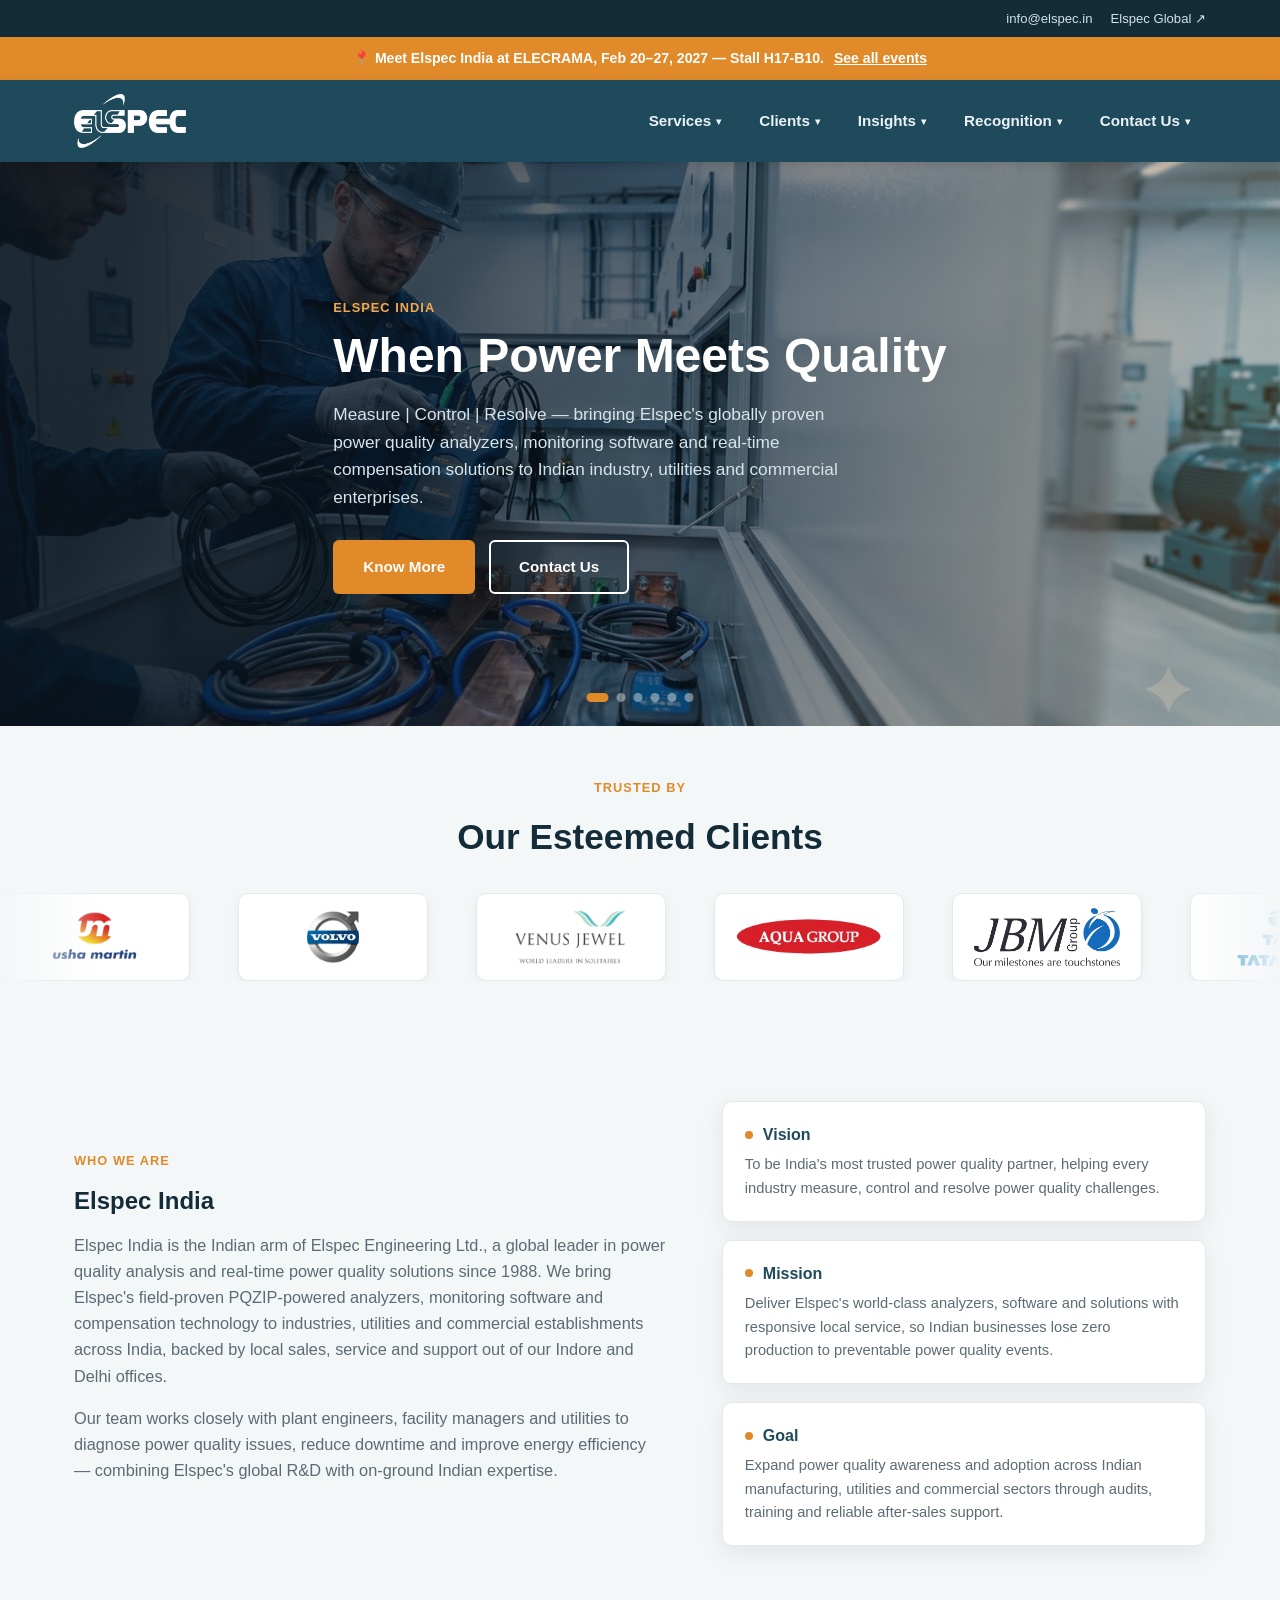
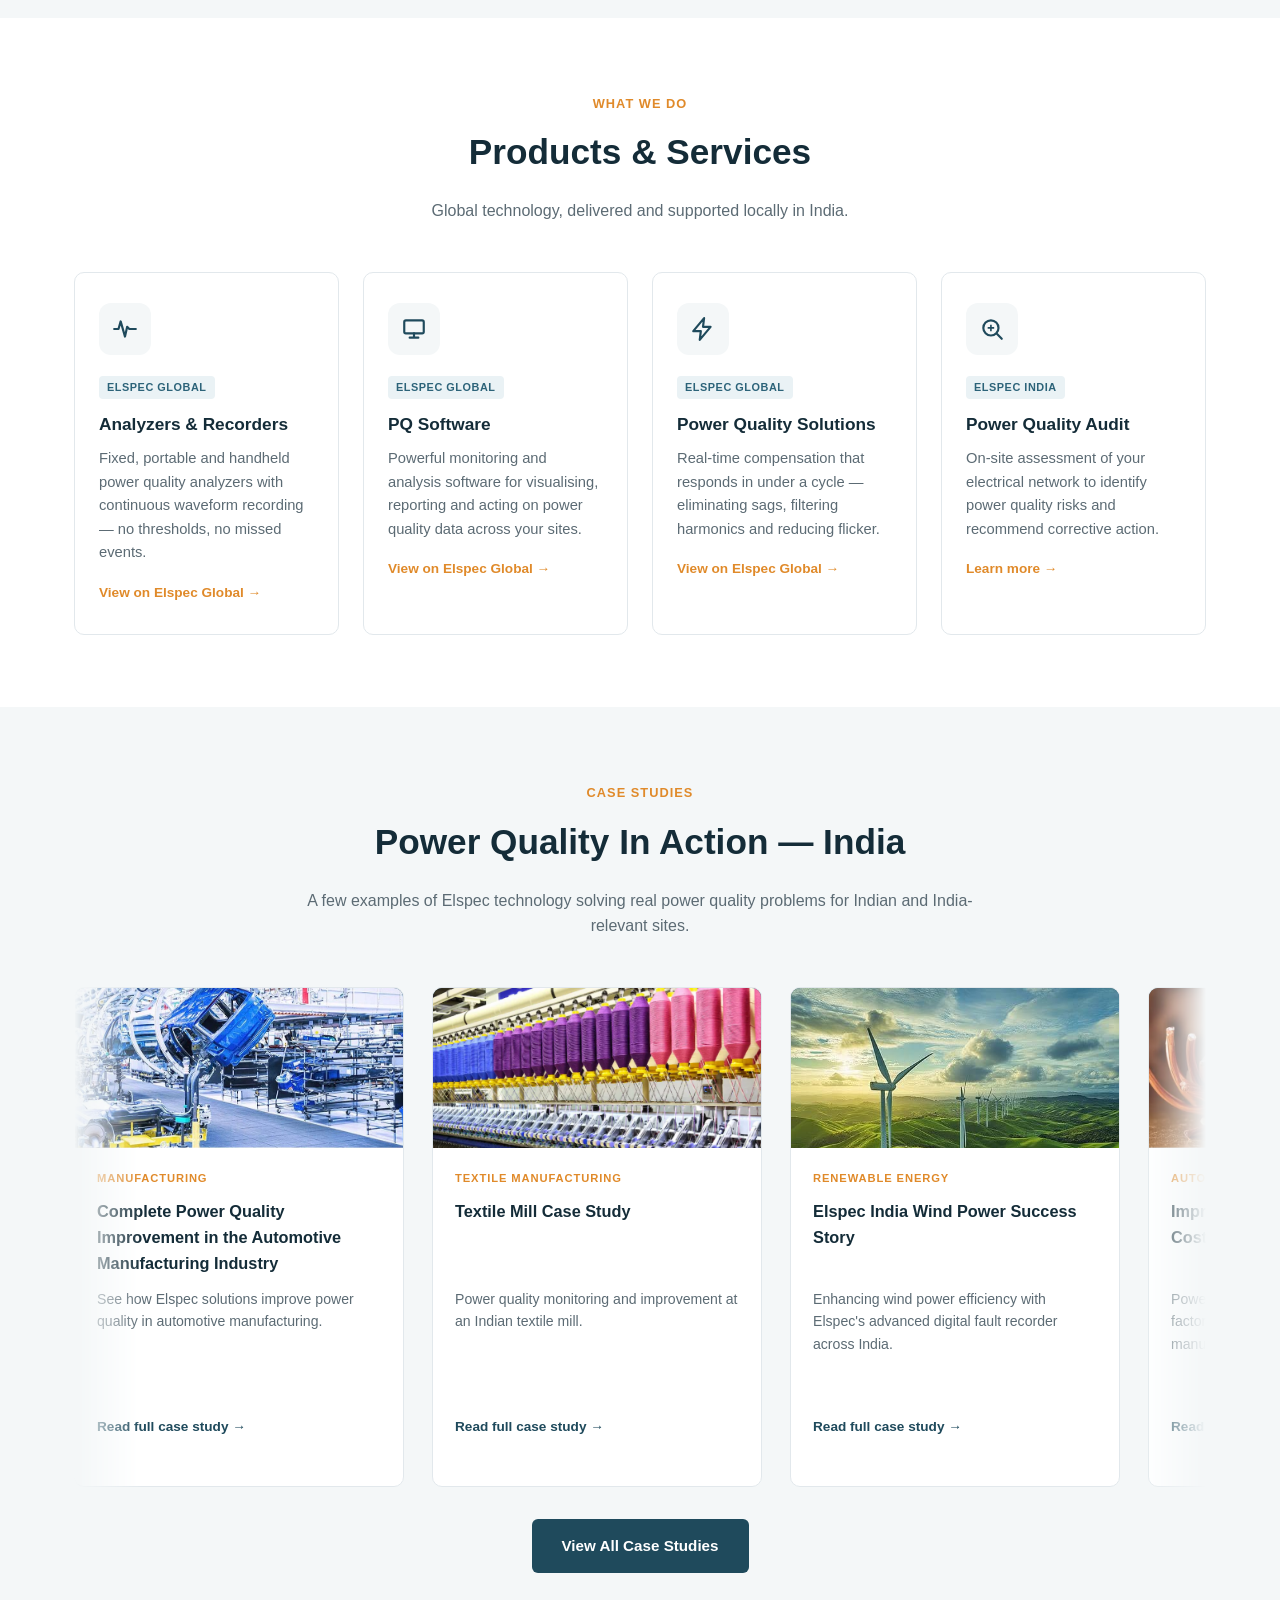
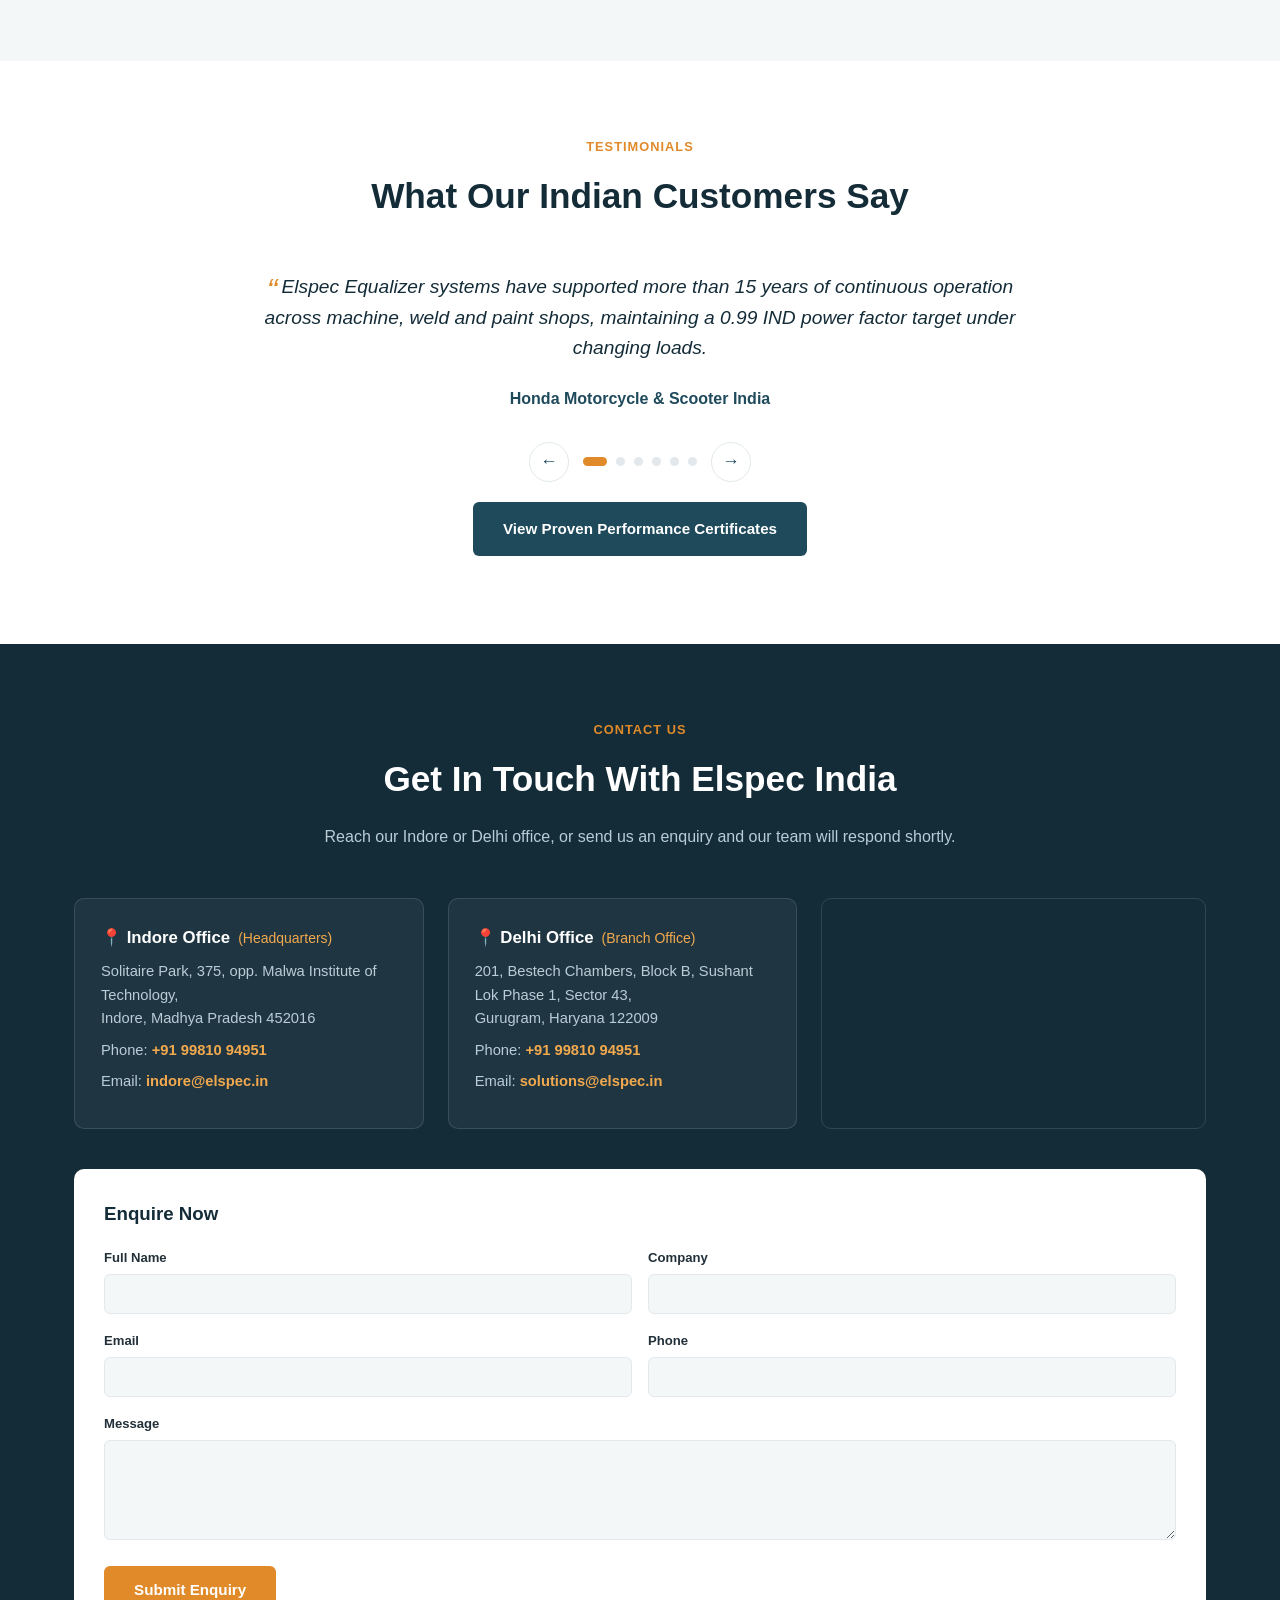
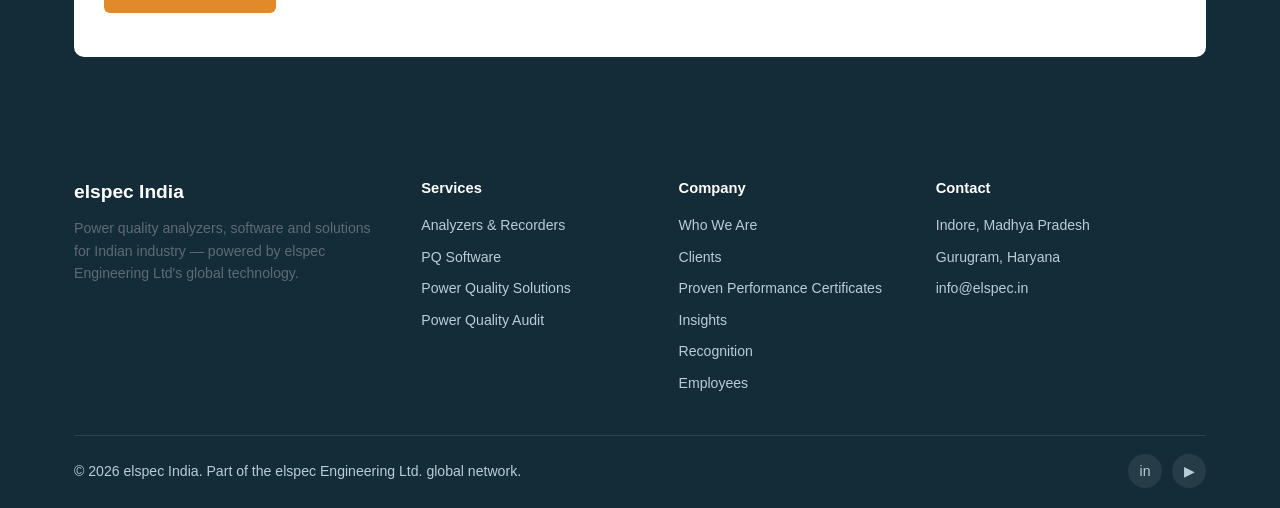
==== commit 492caeb2: "Sync homepage client testimonials Show the six certificate-based client endorsements in the homepage" ====
--- a/index.html
+++ b/index.html
@@ -6,7 +6,7 @@
 <title>Elspec India | Power Quality Analyzers, Software &amp; Solutions</title>
 <meta name="description" content="Elspec India brings Elspec's global power quality analyzers, PQ software, real-time compensation solutions and power quality audits to Indian industry, utilities and commercial clients.">
 <meta name="robots" content="noindex, nofollow">
-<link rel="stylesheet" href="assets/css/style.css?v=20261005-home-hero-2">
+<link rel="stylesheet" href="assets/css/style.css?v=20261005-home-testimonials-light">
 </head>
 <body>
 
@@ -377,26 +377,45 @@
 </section>
 
 <!-- ================= TESTIMONIALS ================= -->
-<section id="testimonials">
+<section id="testimonials" class="home-testimonials">
   <div class="container">
     <div class="section-head">
       <span class="eyebrow">Testimonials</span>
       <h2>What Our Indian Customers Say</h2>
     </div>
-    <div class="testi-wrap">
-      <div class="testi-slide active">
-        <p class="testi-quote">We are very much pleased with the quality and performance of the system and it was successful in fulfilling our site requirement.</p>
-        <div class="testi-person">Sunil Shah</div>
-        <div class="testi-role">Vice President (Commercial &amp; IR), Shri Dinesh Mills Ltd., Vadodara</div>
-      </div>
-      <div class="testi-slide">
-        <p class="testi-quote">We confirm that equipment performance is good.</p>
-        <div class="testi-person">Authorized Signatory</div>
-        <div class="testi-role">Pratibha Syntex Ltd. (Textile Manufacturer)</div>
-      </div>
-      <div class="testi-nav">
-        <button class="prev" aria-label="Previous">‹</button>
-        <button class="next" aria-label="Next">›</button>
+    <div class="performance-testimonials">
+      <div class="performance-testimonials__carousel" data-performance-testimonials role="region" aria-roledescription="carousel" aria-label="Customer testimonials">
+        <div class="performance-testimonials__slides" aria-live="polite">
+          <article class="performance-testimonial is-active" data-performance-testimonial aria-hidden="false">
+            <h4>Honda Motorcycle &amp; Scooter India</h4>
+            <p>Elspec Equalizer systems have supported more than 15 years of continuous operation across machine, weld and paint shops, maintaining a 0.99 IND power factor target under changing loads.</p>
+          </article>
+          <article class="performance-testimonial" data-performance-testimonial aria-hidden="true">
+            <h4>Sodecia India</h4>
+            <p>The Elspec Equalizer Unbalanced system has maintained a 0.99 IND power factor for more than 13 years, succeeding where earlier APFC systems repeatedly failed.</p>
+          </article>
+          <article class="performance-testimonial" data-performance-testimonial aria-hidden="true">
+            <h4>Tamra Wires &amp; Cables</h4>
+            <p>Elspec Activar Plus reduced apparent power by about 300 kVA, helped remove up to Rs. 6 lakh per month in maximum-demand surcharges, and earned power-factor incentives.</p>
+          </article>
+          <article class="performance-testimonial" data-performance-testimonial aria-hidden="true">
+            <h4>Neel Metal Products</h4>
+            <p>Elspec’s Equalizer Unbalanced system has delivered more than 14 years of real-time compensation, supporting power-factor control, harmonic mitigation and voltage stability.</p>
+          </article>
+          <article class="performance-testimonial" data-performance-testimonial aria-hidden="true">
+            <h4>ARCI Hyderabad</h4>
+            <p>The Elspec Equalizer RTPFC handles non-linear, unbalanced furnace loads and supports power-factor targets of 0.99 on utility supply and 0.80 on DG supply.</p>
+          </article>
+          <article class="performance-testimonial" data-performance-testimonial aria-hidden="true">
+            <h4>Shri Dinesh Mills</h4>
+            <p>Elspec Activar Plus improved power factor from 0.77 to 0.99, eliminated voltage dips, and reduced kVA demand by 16% and peak current by 30%.</p>
+          </article>
+        </div>
+        <div class="performance-testimonials__controls">
+          <button class="performance-testimonials__arrow" type="button" data-performance-testimonials-previous aria-label="Previous testimonial">&#8592;</button>
+          <div class="performance-testimonials__dots" data-performance-testimonials-dots role="tablist" aria-label="Choose a testimonial"></div>
+          <button class="performance-testimonials__arrow" type="button" data-performance-testimonials-next aria-label="Next testimonial">&#8594;</button>
+        </div>
       </div>
     </div>
     <p style="text-align:center;margin-top:20px;">
@@ -524,6 +543,6 @@
   </div>
 </footer>
 
-<script src="assets/js/main.js?v=20261005-six-hero-slides"></script>
+<script src="assets/js/main.js?v=20261005-shared-testimonial-carousel"></script>
 </body>
 </html>
--- a/assets/css/style.css
+++ b/assets/css/style.css
@@ -626,6 +626,18 @@
 .performance-testimonials__dots { display: flex; align-items: center; justify-content: center; gap: 9px; }
 .performance-testimonials__dot { width: 9px; height: 9px; padding: 0; border: 0; border-radius: 50%; background: rgba(255,255,255,.45); cursor: pointer; }
 .performance-testimonials__dot[aria-current="true"] { width: 24px; border-radius: 5px; background: var(--accent-light); }
+.home-testimonials .performance-testimonials { margin: 0; }
+.home-testimonials .performance-testimonials__carousel { min-height: 0; padding: 0; overflow: visible; border-radius: 0; background: transparent; color: var(--text); }
+.home-testimonials .performance-testimonials__slides { min-height: 0; }
+.home-testimonials .performance-testimonial { text-align: center; align-items: center; }
+.home-testimonials .performance-testimonial h4 { order: 2; margin: 4px 0 0; color: var(--navy); font-size: 1rem; }
+.home-testimonials .performance-testimonial p { order: 1; max-width: 760px; margin-bottom: 18px; color: var(--navy-dark); font-size: 1.2rem; font-style: italic; line-height: 1.6; }
+.home-testimonials .performance-testimonial p::before { content: "“"; margin-right: 4px; color: var(--accent); font-size: 2rem; line-height: 0; vertical-align: -8px; }
+.home-testimonials .performance-testimonials__controls { gap: 14px; margin-top: 30px; }
+.home-testimonials .performance-testimonials__arrow { width: 40px; height: 40px; border-color: var(--border); background: #fff; color: var(--navy); }
+.home-testimonials .performance-testimonials__arrow:hover { border-color: var(--navy); background: var(--navy); color: #fff; }
+.home-testimonials .performance-testimonials__dot { background: var(--border); }
+.home-testimonials .performance-testimonials__dot[aria-current="true"] { background: var(--accent); }
 .performance-gallery__stage { display: grid; grid-template-columns: 1.2fr .8fr; gap: 40px; align-items: center; padding: 0; }
 .performance-gallery__deck { --gallery-deck-height: clamp(460px, 68vh, 720px); position: relative; height: var(--gallery-deck-height); overflow: hidden; border: 1px solid #2f7592; border-radius: 6px; background: radial-gradient(ellipse at 50% 45%, var(--gallery-teal-light) 0%, var(--gallery-teal) 55%, var(--gallery-ink) 100%); touch-action: pan-y; }
 .performance-gallery__slide { position: absolute; top: 50%; left: 50%; width: min(86%, calc(var(--gallery-deck-height) * .9 * var(--gallery-aspect))); aspect-ratio: var(--gallery-aspect); padding: 0; border: 0; background: #fff; box-shadow: 0 22px 50px rgba(0,0,0,.5); cursor: pointer; transition: transform .7s cubic-bezier(.2,.8,.2,1), opacity .5s, filter .5s; }
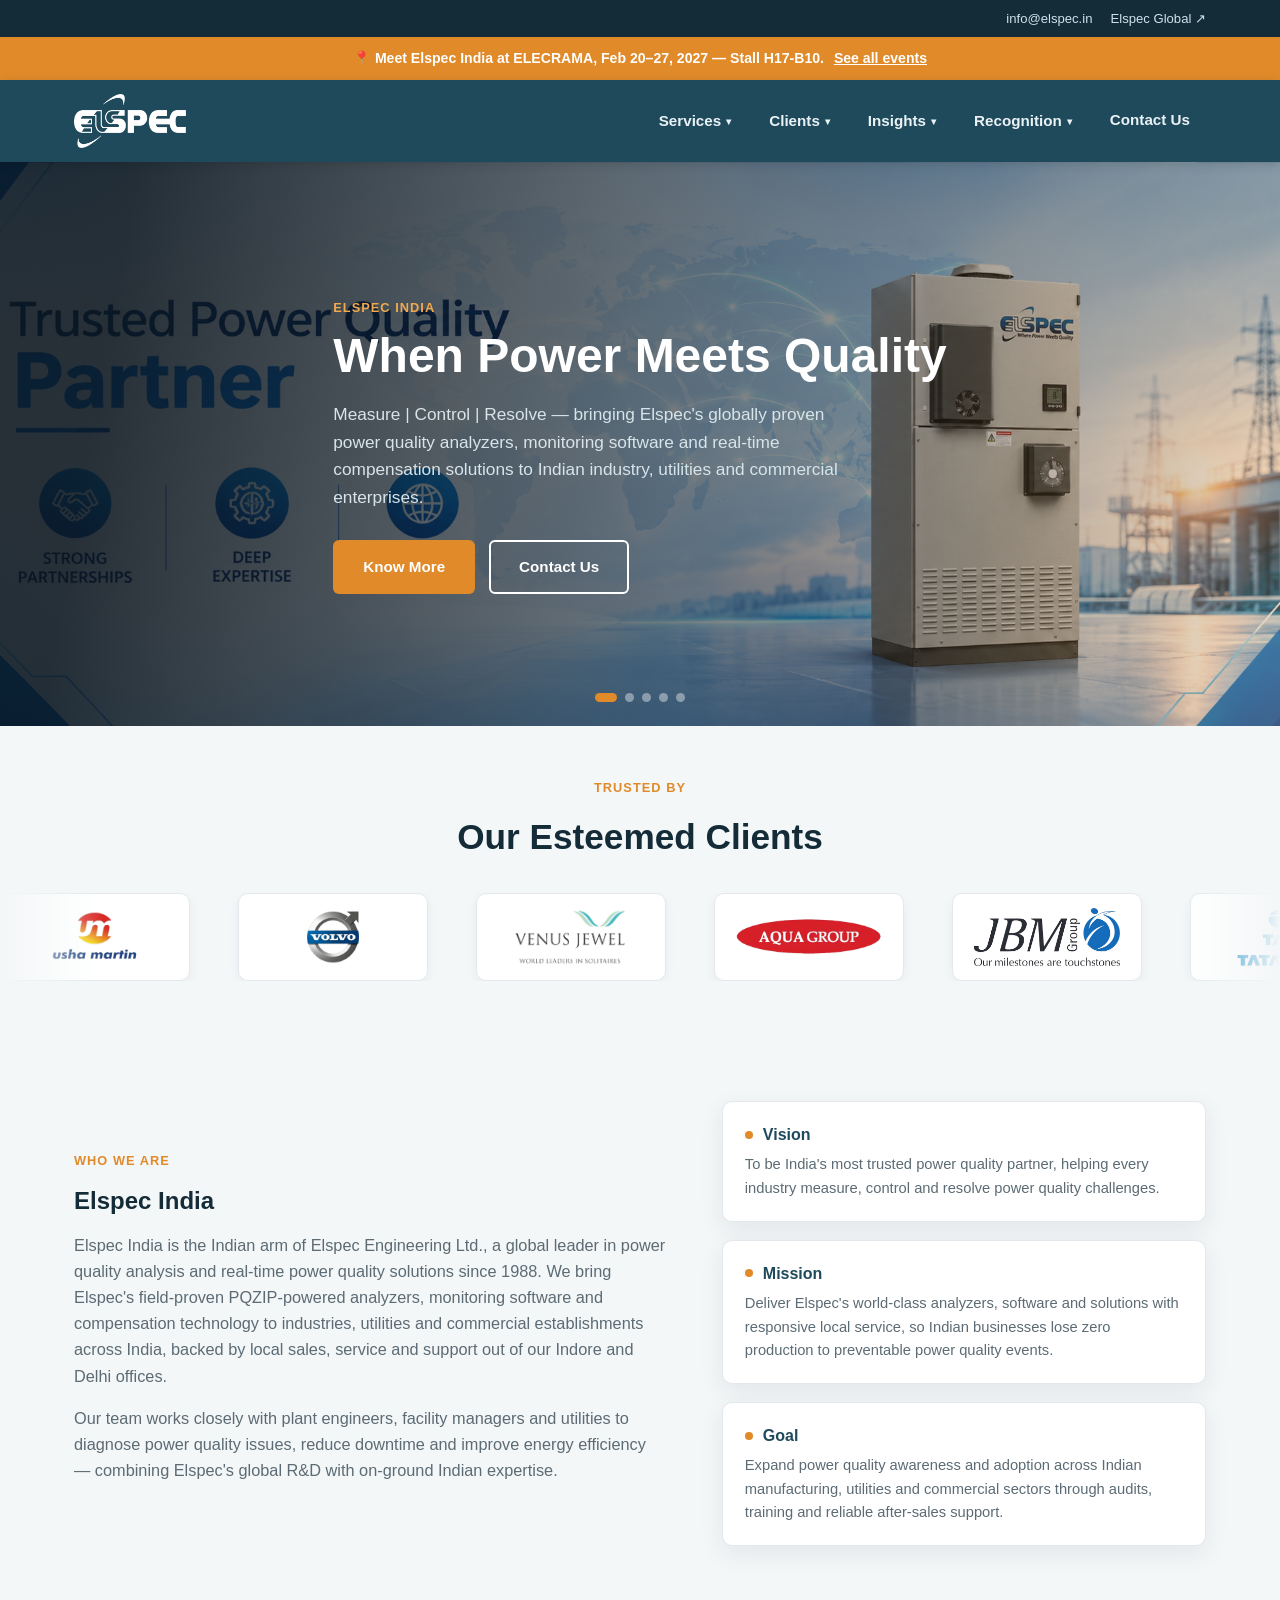
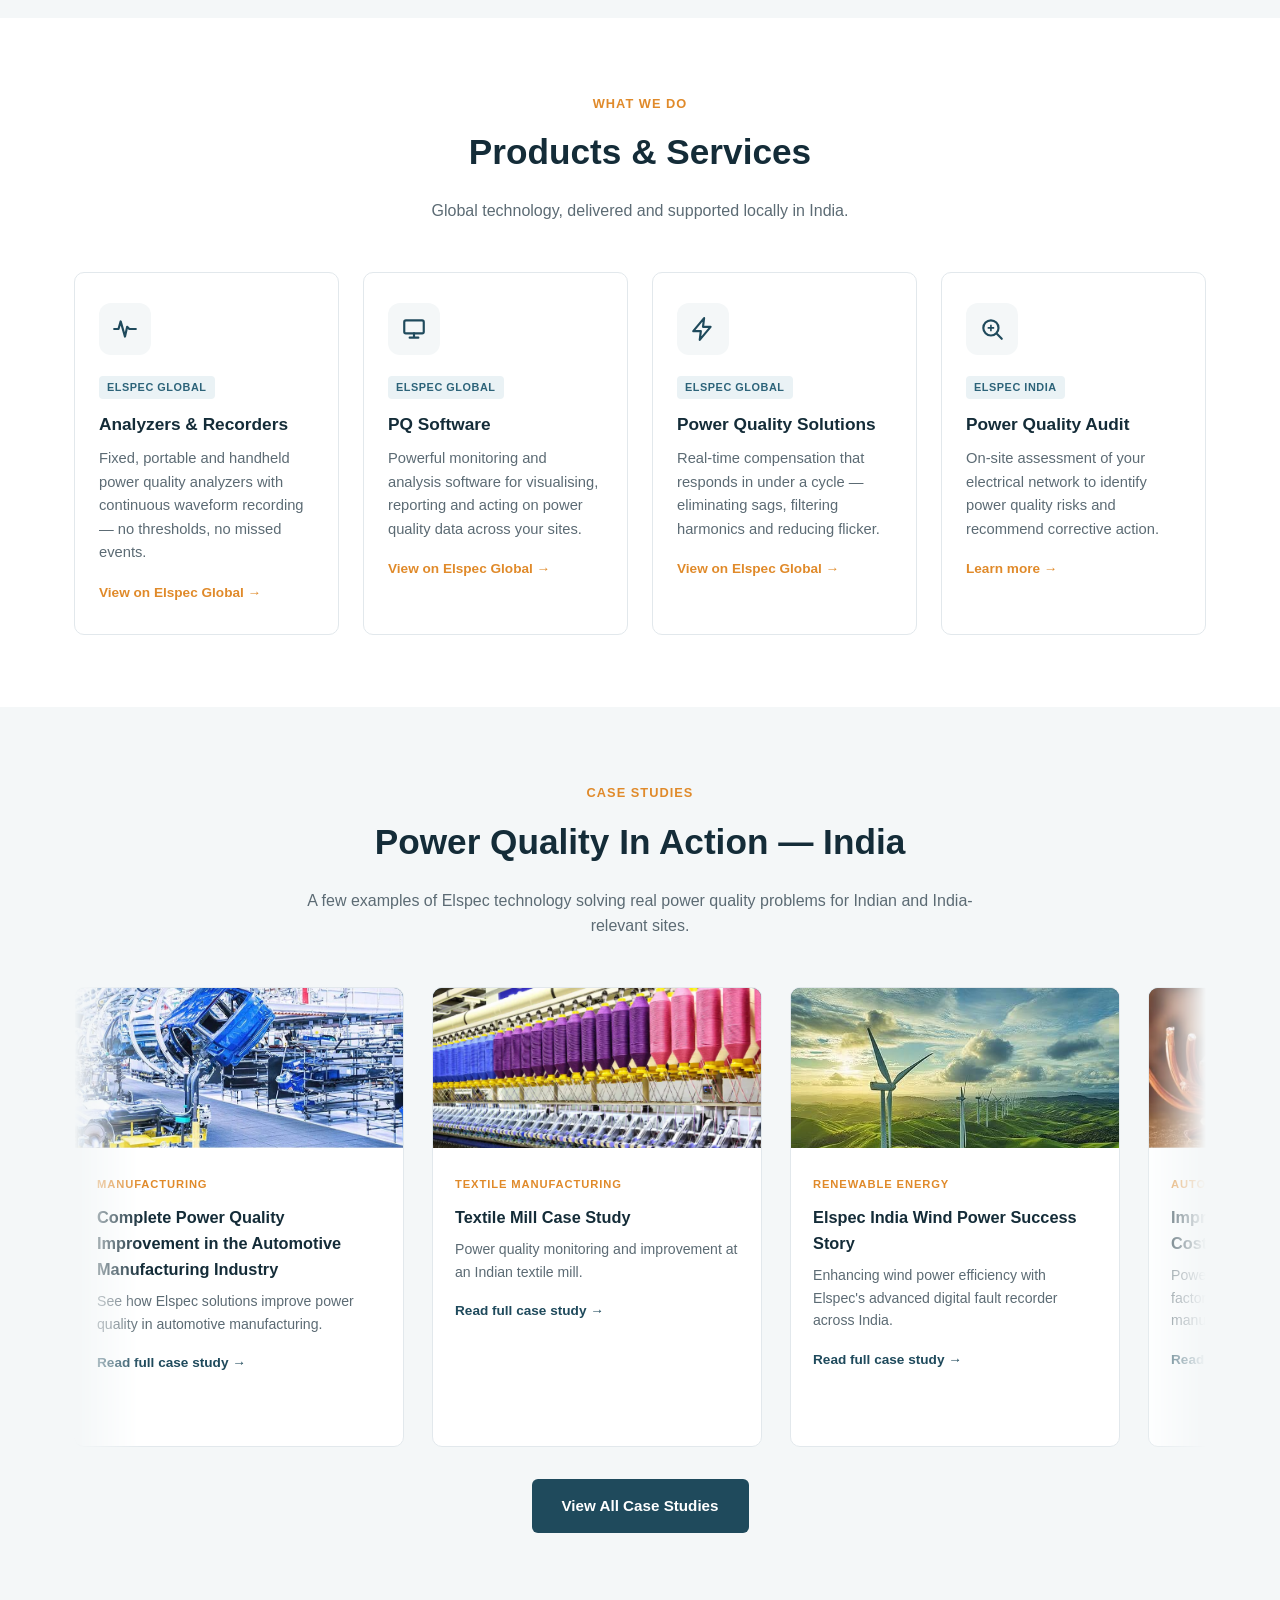
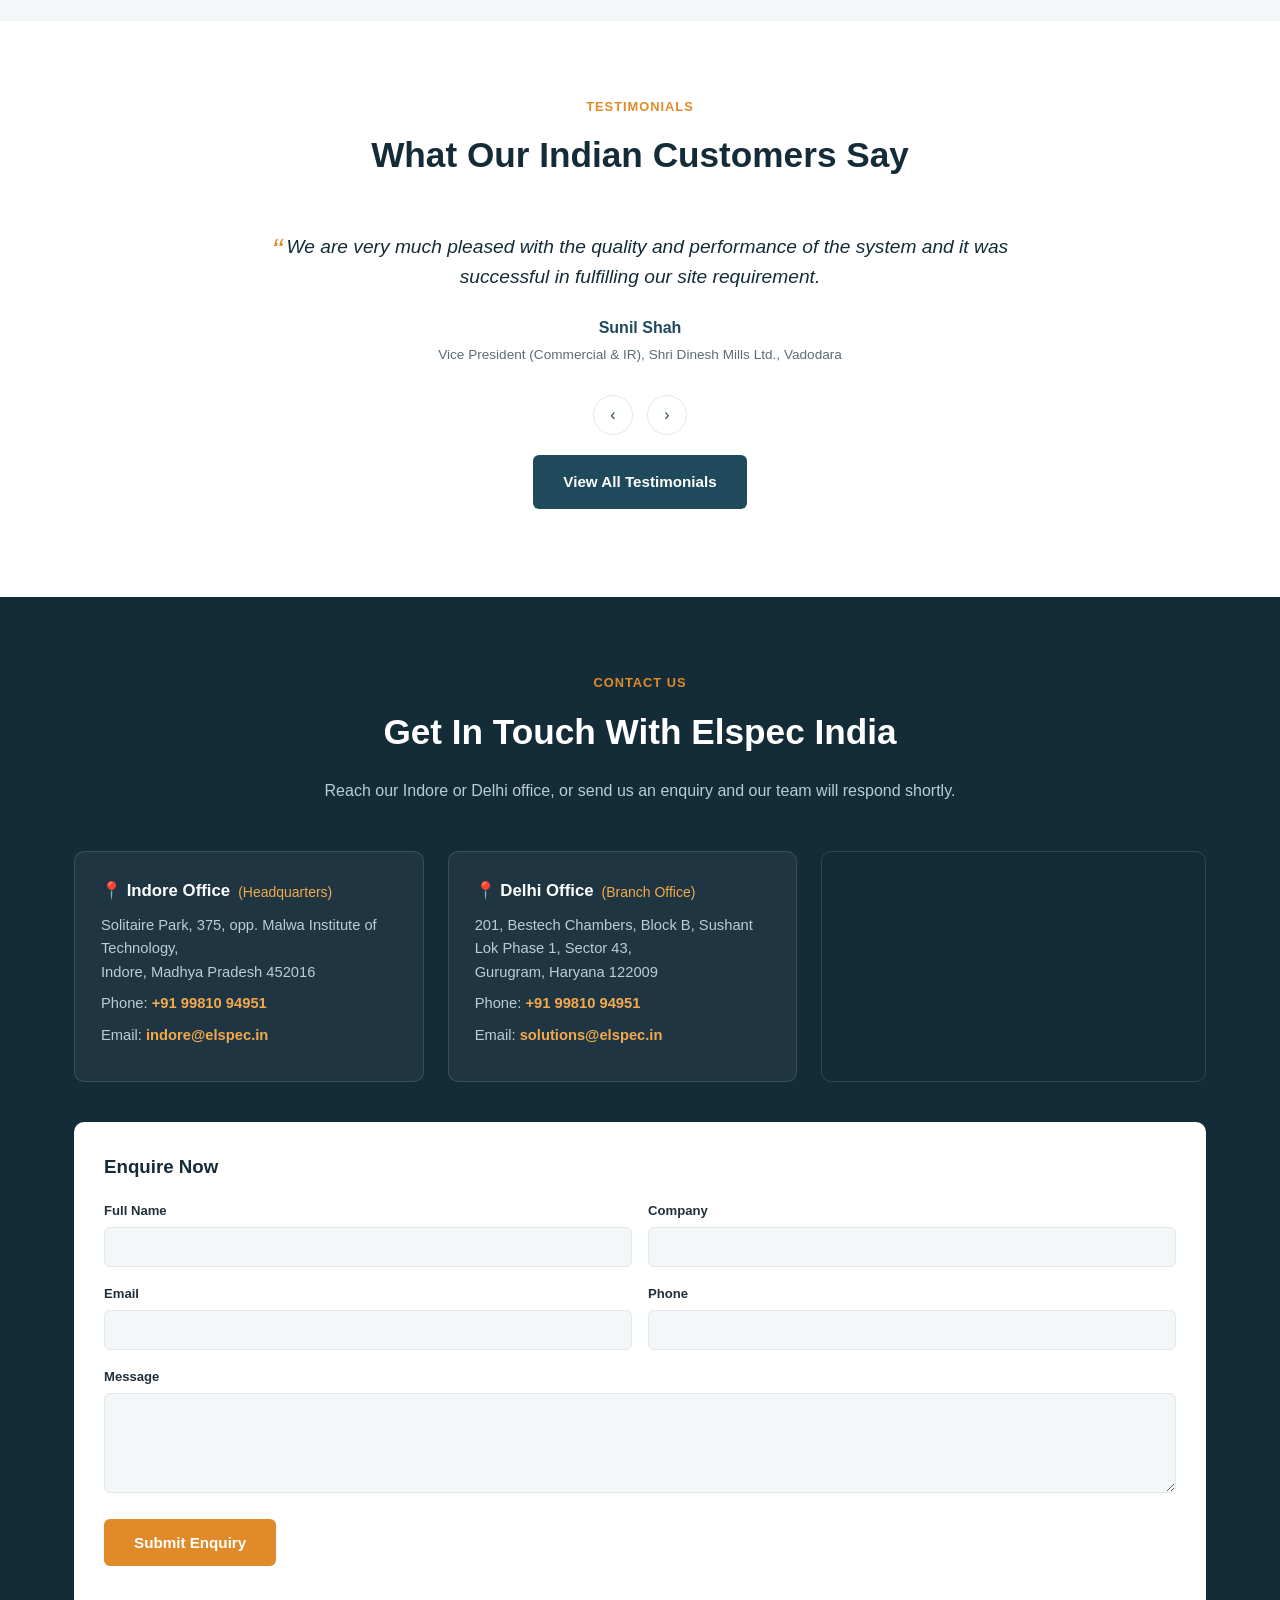
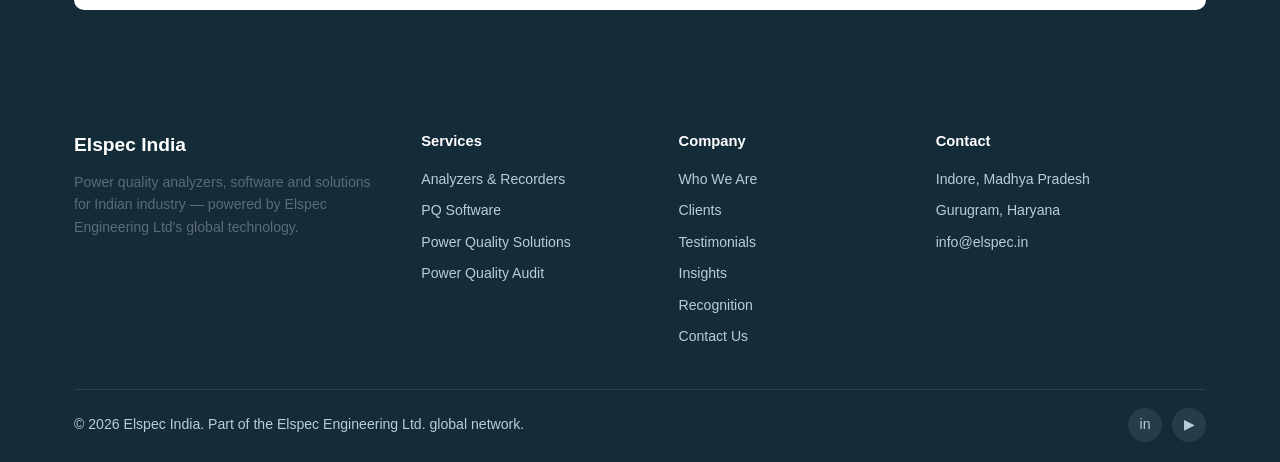
==== commit 4beaf769: "Add Meet The Team & Contact Us page, fix mobile menu, capitalise Elspec - New contact.html: Meet The" ====
--- a/index.html
+++ b/index.html
@@ -6,7 +6,9 @@
 <title>Elspec India | Power Quality Analyzers, Software &amp; Solutions</title>
 <meta name="description" content="Elspec India brings Elspec's global power quality analyzers, PQ software, real-time compensation solutions and power quality audits to Indian industry, utilities and commercial clients.">
 <meta name="robots" content="noindex, nofollow">
-<link rel="stylesheet" href="assets/css/style.css?v=20261005-home-testimonials-light">
+<link rel="icon" href="favicon.ico" sizes="any">
+<link rel="icon" type="image/png" href="assets/img/favicon.png">
+<link rel="stylesheet" href="assets/css/style.css">
 </head>
 <body>
 
@@ -69,9 +71,9 @@
                 <span class="mega-icon"><svg width="18" height="18" viewBox="0 0 24 24" fill="none"><path d="M4 21V7l8-4 8 4v14M9 21v-6h6v6M4 21h16" stroke="currentColor" stroke-width="2" stroke-linejoin="round"/></svg></span>
                 <span><span class="mega-item-title">Our Clients</span><span class="mega-item-desc">Indian industries &amp; utilities we serve</span></span>
               </a>
-              <a class="mega-item" href="testimonials.html?v=20261005-testimonial-slideshow#performance-certificates">
-                <span class="mega-icon"><svg width="18" height="18" viewBox="0 0 24 24" fill="none"><path d="M6 3h9l4 4v14H6z" stroke="currentColor" stroke-width="2" stroke-linejoin="round"/><path d="M14 3v5h5M9 13h7M9 17h7" stroke="currentColor" stroke-width="2" stroke-linecap="round"/></svg></span>
-                <span><span class="mega-item-title">Proven Performance Certificates</span><span class="mega-item-desc">Documented results and endorsements from our clients across industries.</span></span>
+              <a class="mega-item" href="testimonials.html">
+                <span class="mega-icon"><svg width="18" height="18" viewBox="0 0 24 24" fill="none"><path d="M21 11.5a8.38 8.38 0 0 1-.9 3.8 8.5 8.5 0 0 1-7.6 4.7 8.38 8.38 0 0 1-3.8-.9L3 21l1.9-5.7a8.38 8.38 0 0 1-.9-3.8 8.5 8.5 0 0 1 4.7-7.6 8.38 8.38 0 0 1 3.8-.9h.5a8.48 8.48 0 0 1 8 8v.5Z" stroke="currentColor" stroke-width="2" stroke-linejoin="round"/></svg></span>
+                <span><span class="mega-item-title">Testimonials</span><span class="mega-item-desc">What our Indian customers say</span></span>
               </a>
             </div>
           </div>
@@ -127,22 +129,7 @@
           </div>
         </li>
 
-        <li class="has-dropdown">
-          <button class="nav-toggle">Contact Us <span class="caret">▾</span></button>
-          <div class="dropdown dropdown-right">
-            <div class="mega-eyebrow">Get In Touch</div>
-            <div class="mega-grid">
-              <a class="mega-item" href="index.html#contact">
-                <span class="mega-item-title">Contact Us</span>
-                <span class="mega-item-desc">Reach our India offices and team</span>
-              </a>
-              <a class="mega-item" href="employees.html#employees" target="_self">
-                <span class="mega-item-title">Employees</span>
-                <span class="mega-item-desc">Meet the Elspec India team</span>
-              </a>
-            </div>
-          </div>
-        </li>
+        <li><a href="contact.html">Contact Us</a></li>
       </ul>
     </nav>
 
@@ -157,7 +144,6 @@
   <div class="hero-slide slide-3" role="img" aria-label="Elspec engineer monitoring power quality"></div>
   <div class="hero-slide slide-4" role="img" aria-label="Elspec industrial switchgear"></div>
   <div class="hero-slide slide-5" role="img" aria-label="Elspec textile manufacturing installation"></div>
-  <div class="hero-slide slide-6" role="img" aria-label="Elspec engineers installing power quality equipment"></div>
   <div class="container">
     <div class="hero-content">
       <span class="eyebrow" data-hero-eyebrow>Elspec India</span>
@@ -175,7 +161,6 @@
     <button aria-label="Show engineer slide"></button>
     <button aria-label="Show switchgear slide"></button>
     <button aria-label="Show textile slide"></button>
-    <button aria-label="Show engineering team slide"></button>
   </div>
 </section>
 
@@ -200,7 +185,6 @@
       <div class="client-chip"><img src="assets/img/clients/lt-group.png" alt="LT Group"></div>
       <div class="client-chip"><img src="assets/img/clients/mercedes-benz.png" alt="Mercedes-Benz"></div>
       <div class="client-chip"><img src="assets/img/clients/eicher.png" alt="Eicher"></div>
-      <div class="client-chip client-chip--namma-metro"><img src="assets/img/clients/namma-metro.png" alt="Namma Metro"></div>
       <div class="client-chip"><img src="assets/img/clients/usha-martin.png" alt="Usha Martin"></div>
       <div class="client-chip"><img src="assets/img/clients/volvo.png" alt="Volvo"></div>
       <div class="client-chip"><img src="assets/img/clients/venus-jewel.png" alt="Venus Jewel"></div>
@@ -212,7 +196,6 @@
       <div class="client-chip"><img src="assets/img/clients/lt-group.png" alt="LT Group"></div>
       <div class="client-chip"><img src="assets/img/clients/mercedes-benz.png" alt="Mercedes-Benz"></div>
       <div class="client-chip"><img src="assets/img/clients/eicher.png" alt="Eicher"></div>
-      <div class="client-chip client-chip--namma-metro"><img src="assets/img/clients/namma-metro.png" alt="Namma Metro"></div>
     </div>
   </div>
 </section>
@@ -344,7 +327,7 @@
           <span class="eyebrow">Automotive</span>
           <h3>Improving Power Factor and Cutting Costs in Copper Manufacturing</h3>
           <p>Power quality solutions that improve power factor and reduce operating costs in copper manufacturing.</p>
-          <a href="https://www.elspec-ltd.com/improving-power-factor-and-cutting-costs-in-copper-manufacturing-with-elspecs-power-quality-solution/">Read full case study →</a>
+          <a href="https://www.elspec-ltd.com/improving-power-factor-and-cutting-costs-in-copper-manufacturing-with-elspecs-power-quality-solution/">Read on Elspec Global →</a>
         </div>
       </div>
 
@@ -354,7 +337,7 @@
           <span class="eyebrow">Automotive Manufacturing</span>
           <h3>Automotive Manufacturing: How the Right Power Quality Solution Reduces Demand Charges and Increases Savings</h3>
           <p>How the right power quality solution can reduce demand charges and increase savings in automotive manufacturing.</p>
-          <a href="http://elspec-ltd.com/automotive-manufacturing-how-the-right-power-quality-solution-reduces-demand-charges-and-increases-savings/">Read full case study →</a>
+          <a href="http://elspec-ltd.com/automotive-manufacturing-how-the-right-power-quality-solution-reduces-demand-charges-and-increases-savings/">Read on Elspec Global →</a>
         </div>
       </div>
 
@@ -364,7 +347,7 @@
           <span class="eyebrow">Mild Steel Industry</span>
           <h3>Solving Voltage Dips, Equipment Failure and Electrical Disturbances in the Mild Steel Industry</h3>
           <p>How power quality monitoring and correction can prevent voltage dips, equipment failure and electrical disturbances in mild steel production.</p>
-          <a href="https://www.elspec-ltd.com/solving-voltage-dips-equipment-failure-and-electrical-disturbances-in-the-mild-steel-industry/">Read full case study →</a>
+          <a href="https://www.elspec-ltd.com/solving-voltage-dips-equipment-failure-and-electrical-disturbances-in-the-mild-steel-industry/">Read on Elspec Global →</a>
         </div>
       </div>
 
@@ -377,49 +360,30 @@
 </section>
 
 <!-- ================= TESTIMONIALS ================= -->
-<section id="testimonials" class="home-testimonials">
+<section id="testimonials">
   <div class="container">
     <div class="section-head">
       <span class="eyebrow">Testimonials</span>
       <h2>What Our Indian Customers Say</h2>
     </div>
-    <div class="performance-testimonials">
-      <div class="performance-testimonials__carousel" data-performance-testimonials role="region" aria-roledescription="carousel" aria-label="Customer testimonials">
-        <div class="performance-testimonials__slides" aria-live="polite">
-          <article class="performance-testimonial is-active" data-performance-testimonial aria-hidden="false">
-            <h4>Honda Motorcycle &amp; Scooter India</h4>
-            <p>Elspec Equalizer systems have supported more than 15 years of continuous operation across machine, weld and paint shops, maintaining a 0.99 IND power factor target under changing loads.</p>
-          </article>
-          <article class="performance-testimonial" data-performance-testimonial aria-hidden="true">
-            <h4>Sodecia India</h4>
-            <p>The Elspec Equalizer Unbalanced system has maintained a 0.99 IND power factor for more than 13 years, succeeding where earlier APFC systems repeatedly failed.</p>
-          </article>
-          <article class="performance-testimonial" data-performance-testimonial aria-hidden="true">
-            <h4>Tamra Wires &amp; Cables</h4>
-            <p>Elspec Activar Plus reduced apparent power by about 300 kVA, helped remove up to Rs. 6 lakh per month in maximum-demand surcharges, and earned power-factor incentives.</p>
-          </article>
-          <article class="performance-testimonial" data-performance-testimonial aria-hidden="true">
-            <h4>Neel Metal Products</h4>
-            <p>Elspec’s Equalizer Unbalanced system has delivered more than 14 years of real-time compensation, supporting power-factor control, harmonic mitigation and voltage stability.</p>
-          </article>
-          <article class="performance-testimonial" data-performance-testimonial aria-hidden="true">
-            <h4>ARCI Hyderabad</h4>
-            <p>The Elspec Equalizer RTPFC handles non-linear, unbalanced furnace loads and supports power-factor targets of 0.99 on utility supply and 0.80 on DG supply.</p>
-          </article>
-          <article class="performance-testimonial" data-performance-testimonial aria-hidden="true">
-            <h4>Shri Dinesh Mills</h4>
-            <p>Elspec Activar Plus improved power factor from 0.77 to 0.99, eliminated voltage dips, and reduced kVA demand by 16% and peak current by 30%.</p>
-          </article>
-        </div>
-        <div class="performance-testimonials__controls">
-          <button class="performance-testimonials__arrow" type="button" data-performance-testimonials-previous aria-label="Previous testimonial">&#8592;</button>
-          <div class="performance-testimonials__dots" data-performance-testimonials-dots role="tablist" aria-label="Choose a testimonial"></div>
-          <button class="performance-testimonials__arrow" type="button" data-performance-testimonials-next aria-label="Next testimonial">&#8594;</button>
-        </div>
+    <div class="testi-wrap">
+      <div class="testi-slide active">
+        <p class="testi-quote">We are very much pleased with the quality and performance of the system and it was successful in fulfilling our site requirement.</p>
+        <div class="testi-person">Sunil Shah</div>
+        <div class="testi-role">Vice President (Commercial &amp; IR), Shri Dinesh Mills Ltd., Vadodara</div>
+      </div>
+      <div class="testi-slide">
+        <p class="testi-quote">We confirm that equipment performance is good.</p>
+        <div class="testi-person">Authorized Signatory</div>
+        <div class="testi-role">Pratibha Syntex Ltd. (Textile Manufacturer)</div>
+      </div>
+      <div class="testi-nav">
+        <button class="prev" aria-label="Previous">‹</button>
+        <button class="next" aria-label="Next">›</button>
       </div>
     </div>
     <p style="text-align:center;margin-top:20px;">
-      <a href="testimonials.html#performance-certificates" class="btn btn-navy">View Proven Performance Certificates</a>
+      <a href="testimonials.html" class="btn btn-navy">View All Testimonials</a>
     </p>
   </div>
 </section>
@@ -501,8 +465,8 @@
   <div class="container">
     <div class="footer-grid">
       <div>
-        <div class="footer-logo">elspec India</div>
-        <p>Power quality analyzers, software and solutions for Indian industry — powered by elspec Engineering Ltd's global technology.</p>
+        <div class="footer-logo">Elspec India</div>
+        <p>Power quality analyzers, software and solutions for Indian industry — powered by Elspec Engineering Ltd's global technology.</p>
       </div>
       <div>
         <h4>Services</h4>
@@ -518,10 +482,10 @@
         <ul>
           <li><a href="index.html#who-we-are">Who We Are</a></li>
           <li><a href="clients.html">Clients</a></li>
-          <li><a href="testimonials.html#performance-certificates">Proven Performance Certificates</a></li>
+          <li><a href="testimonials.html">Testimonials</a></li>
           <li><a href="insights.html">Insights</a></li>
           <li><a href="recognition.html">Recognition</a></li>
-          <li><a href="employees.html#employees" target="_self">Employees</a></li>
+          <li><a href="contact.html">Contact Us</a></li>
         </ul>
       </div>
       <div>
@@ -534,7 +498,7 @@
       </div>
     </div>
     <div class="footer-bottom">
-      <span>© 2026 elspec India. Part of the elspec Engineering Ltd. global network.</span>
+      <span>© 2026 Elspec India. Part of the Elspec Engineering Ltd. global network.</span>
       <div class="social-row">
         <a href="#" aria-label="LinkedIn">in</a>
         <a href="#" aria-label="YouTube">▶</a>
@@ -543,6 +507,6 @@
   </div>
 </footer>
 
-<script src="assets/js/main.js?v=20261005-shared-testimonial-carousel"></script>
+<script src="assets/js/main.js?v=case-study-carousel"></script>
 </body>
 </html>
--- a/assets/css/style.css
+++ b/assets/css/style.css
@@ -234,12 +234,11 @@
   inset: 0;
   background: linear-gradient(100deg, rgba(10,20,28,.88) 10%, rgba(10,20,28,.55) 55%, rgba(224,138,42,.28));
 }
-.hero-slide.slide-1 { background-image: url("../img/hero/hero-power-quality.png"); background-position: center; }
+.hero-slide.slide-1 { background-image: url("../img/hero/hero-partner.png"); background-position: center; }
 .hero-slide.slide-2 { background-image: url("../img/hero/hero-analyzer.png"); background-position: center; }
 .hero-slide.slide-3 { background-image: url("../img/hero/hero-engineer.png"); background-position: center; }
 .hero-slide.slide-4 { background-image: url("../img/hero/hero-switchgear.png"); background-position: center; }
 .hero-slide.slide-5 { background-image: url("../img/hero/hero-textile.png"); background-position: center; }
-.hero-slide.slide-6 { background-image: url("../img/hero/hero-engineering-team.png"); background-position: center; }
 
 .hero-content { position: relative; z-index: 2; color: #fff; max-width: 640px; padding: 60px 0; }
 .hero-content .eyebrow { color: var(--accent-light); }
@@ -283,8 +282,6 @@
   display: block;
   filter: drop-shadow(0 1px 0 rgba(0, 0, 0, 0.04));
 }
-.client-chip--namma-metro img { width: 100%; height: 76px; object-fit: contain; }
-.marquee .client-chip--namma-metro img { height: 64px; }
 
 /* ---------- Who we are ---------- */
 .about-grid { display: grid; grid-template-columns: 1.1fr .9fr; gap: 56px; align-items: center; }
@@ -328,21 +325,20 @@
 .what-card .tag { display:inline-block; font-size:.68rem; font-weight:700; letter-spacing:.05em; text-transform:uppercase; color: var(--navy-light); background:#eaf2f5; padding:3px 8px; border-radius:4px; margin-bottom:12px; }
 
 /* ---------- Case studies ---------- */
-.cases-grid { display: grid; grid-template-columns: repeat(3, 1fr); grid-auto-rows: 1fr; gap: 28px; align-items: stretch; }
+.cases-grid { display: grid; grid-template-columns: repeat(3, 1fr); gap: 28px; }
 .cases-slider { overflow: hidden; position: relative; -webkit-mask-image: linear-gradient(90deg, transparent, #000 6%, #000 94%, transparent); mask-image: linear-gradient(90deg, transparent, #000 6%, #000 94%, transparent); }
 .cases-slider .cases-grid { display: flex; gap: 28px; width: max-content; animation: scroll-cases 42s linear infinite; }
 .cases-slider:hover .cases-grid { animation-play-state: paused; }
 .cases-slider .case-card { flex: 0 0 min(330px, calc(100vw - 48px)); }
 @keyframes scroll-cases { from { transform: translateX(0); } to { transform: translateX(-50%); } }
-.case-card { position: relative; display: flex; flex: 0 0 auto; flex-direction: column; height: 500px; border-radius: var(--radius); overflow: hidden; border: 1px solid var(--border); background: #fff; }
-.case-thumb { flex: 0 0 160px; height: 160px; background: linear-gradient(135deg, var(--navy), var(--navy-light)); display: flex; align-items: center; justify-content: center; color: rgba(255,255,255,.5); font-size: .8rem; font-weight: 700; text-transform: uppercase; letter-spacing: .08em; }
+.case-card { border-radius: var(--radius); overflow: hidden; border: 1px solid var(--border); background: #fff; }
+.case-thumb { height: 160px; background: linear-gradient(135deg, var(--navy), var(--navy-light)); display: flex; align-items: center; justify-content: center; color: rgba(255,255,255,.5); font-size: .8rem; font-weight: 700; text-transform: uppercase; letter-spacing: .08em; }
 .case-thumb img { width: 100%; height: 100%; object-fit: cover; object-position: top center; display: block; }
-.case-body { display: flex; flex: 1; flex-direction: column; min-height: 0; padding: 22px 22px calc(.5in + 32px); }
-.cases-slider .cases-grid > .case-card { flex-basis: min(330px, calc(100vw - 48px)); }
+.case-body { padding: 22px; }
 .case-body .eyebrow { font-size: .7rem; }
-.case-body h3 { min-height: 5em; font-size: 1.02rem; }
-.case-body p { flex: 1; font-size: .88rem; }
-.case-body a { position: absolute; right: 22px; bottom: .5in; left: 22px; display: block; padding-top: 10px; font-weight: 700; color: var(--navy); font-size: .85rem; }
+.case-body h3 { font-size: 1.02rem; }
+.case-body p { font-size: .88rem; }
+.case-body a { font-weight: 700; color: var(--navy); font-size: .85rem; }
 .case-body a:hover { color: var(--accent); }
 .case-study-intro { background: var(--bg-alt); }
 .case-study-intro-grid { display: grid; grid-template-columns: 1.35fr .65fr; gap: 48px; align-items: start; }
@@ -370,6 +366,42 @@
 .testi-nav button { width: 40px; height: 40px; border-radius: 50%; border: 1px solid var(--border); background: #fff; cursor: pointer; font-size: 1rem; color: var(--navy); }
 .testi-nav button:hover { background: var(--navy); color: #fff; }
 
+/* ---------- Team ---------- */
+#team { scroll-margin-top: 90px; }
+.team-grid { display: grid; grid-template-columns: repeat(3, 1fr); gap: 28px; }
+.team-card {
+  display: flex;
+  flex-direction: column;
+  background: #fff;
+  border: 1px solid var(--border);
+  border-radius: var(--radius);
+  overflow: hidden;
+  transition: transform .2s ease, box-shadow .2s ease;
+}
+.team-card:hover { transform: translateY(-4px); box-shadow: var(--shadow); }
+.team-photo {
+  height: 300px;
+  display: flex;
+  align-items: flex-end;
+  justify-content: center;
+  background: linear-gradient(160deg, var(--bg-alt), #e3ecf0);
+}
+.team-photo img { height: 100%; width: auto; max-width: 100%; object-fit: contain; object-position: bottom center; }
+.team-body { display: flex; flex-direction: column; flex: 1; padding: 24px; }
+.team-body h3 { font-size: 1.15rem; margin-bottom: 2px; }
+.team-role { color: var(--accent); font-weight: 700; font-size: .88rem; margin-bottom: 14px; }
+@media (min-width: 981px) { .team-role { min-height: 3.2em; } }
+.team-contact { display: grid; gap: 4px; font-size: .9rem; margin-bottom: 18px; }
+.team-contact b { display: inline-block; min-width: 4.4em; color: var(--text-muted); font-weight: 600; }
+.team-contact a { font-weight: 600; color: var(--navy); overflow-wrap: anywhere; }
+.team-contact a:hover { color: var(--accent); }
+.team-focus { border-top: 1px solid var(--border); padding-top: 16px; }
+.team-focus h4 { font-size: .95rem; color: var(--navy); margin-bottom: 6px; }
+.team-focus p { font-size: .88rem; margin-bottom: 0; }
+.team-handles { margin-top: auto; padding-top: 20px; display: flex; align-items: center; gap: 16px; flex-wrap: wrap; }
+.team-handles img { height: 72px; width: auto; max-width: 100%; object-fit: contain; }
+.team-handles img.team-handles-logo { height: 40px; }
+
 /* ---------- Contact ---------- */
 .contact-section { background: var(--navy-dark); color: #dfeaf0; }
 .contact-section h2, .contact-section .section-head p { color: #fff; }
@@ -453,13 +485,12 @@
 .webinar-body p { font-size: .85rem; }
 
 .awards-grid { display: grid; grid-template-columns: repeat(3, 1fr); gap: 24px; }
-.award-card { position: relative; display: flex; flex-direction: column; box-sizing: border-box; min-height: 511px; text-align: center; background: #fff; border: 1px solid var(--border); border-radius: var(--radius); padding: 30px 22px; }
+.award-card { text-align: center; background: #fff; border: 1px solid var(--border); border-radius: var(--radius); padding: 30px 22px; }
 .award-card .badge { width: 64px; height: 64px; margin: 0 auto 16px; border-radius: 50%; background: var(--bg-alt); display: flex; align-items: center; justify-content: center; color: var(--accent); }
 .award-card h3 { font-size: 1rem; }
 .award-card p { font-size: .86rem; margin-bottom: 0; }
-.award-certificate-link { display: block; margin-top: auto; color: var(--navy); font-size: .84rem; font-weight: 700; text-decoration: underline; }
-.award-certificate-link img { display: block; box-sizing: border-box; width: 100%; height: 160px; margin-bottom: 40px; object-fit: contain; border: 1px solid var(--border); border-radius: 6px; background: #f6f8f9; }
-.award-certificate-link span { position: absolute; right: 22px; bottom: .4in; left: 22px; }
+.award-certificate-link { display: block; margin-top: 18px; color: var(--navy); font-size: .84rem; font-weight: 700; text-decoration: underline; }
+.award-certificate-link img { display: block; width: 100%; height: 190px; margin-bottom: 10px; object-fit: contain; border: 1px solid var(--border); border-radius: 6px; background: #f6f8f9; }
 .award-certificate-link:focus-visible { outline: 3px solid var(--accent); outline-offset: 4px; }
 
 .approvals-grid { display: grid; grid-template-columns: repeat(2, 1fr); gap: 24px; }
@@ -511,8 +542,6 @@
 /* ---------- Clients page ---------- */
 .clients-full-grid { display: grid; grid-template-columns: repeat(5, 1fr); gap: 20px; }
 .clients-full-grid .client-chip { min-width: 0; width: 100%; height: 90px; }
-.clients-full-grid .client-chip--namma-metro { height: 104px; padding: 8px 10px; }
-.clients-full-grid .client-chip--namma-metro img { height: 88px; }
 
 /* ---------- PQ Audit page ---------- */
 .audit-steps { display: grid; grid-template-columns: repeat(4, 1fr); gap: 22px; counter-reset: step; }
@@ -543,7 +572,6 @@
 }
 .testimonials-track {
   display: flex;
-  align-items: stretch;
   gap: 24px;
   width: max-content;
   animation: scroll-testimonials 54s linear infinite;
@@ -555,17 +583,16 @@
 }
 .testimonials-track > * { flex: 0 0 min(760px, calc(100vw - 48px)); }
 .testi-card { background: #fff; border: 1px solid var(--border); border-radius: var(--radius); padding: 26px; }
+.testimonial-empty-card { min-height: 300px; }
 .testi-card .testi-quote { font-size: 1rem; text-align: left; margin-bottom: 16px; }
 .testimonial-card {
   --navy: var(--navy-dark);
   --orange: var(--accent);
-  box-sizing: border-box;
-  height: 560px;
+  grid-column: 1 / -1;
   display: grid;
   grid-template-columns: minmax(0, 1fr) 180px;
   gap: 28px;
   align-items: stretch;
-  min-width: 0;
   padding: 28px;
   border: 1px solid var(--border);
   border-top: 4px solid var(--orange);
@@ -573,21 +600,19 @@
   background: #fff;
   box-shadow: var(--shadow-sm);
 }
-.testimonial-card__content { display: flex; min-width: 0; flex-direction: column; }
 .testimonial-card__eyebrow { margin: 0 0 8px; color: var(--orange); font-size: .72rem; font-weight: 700; letter-spacing: .08em; text-transform: uppercase; }
 .testimonial-card h2 { margin: 0 0 12px; color: var(--navy); font-size: 1.45rem; }
 .testimonial-card__quote { margin: 0 0 6px; color: var(--navy); font-size: 1.15rem; font-weight: 700; }
 .testimonial-card__source { margin: 0; color: var(--text-muted); font-size: .9rem; }
-.testimonial-card__story { margin: 14px 0 0; color: var(--text-muted); font-size: .86rem; line-height: 1.45; }
 .testimonial-card__figures { display: grid; grid-template-columns: repeat(4, minmax(0, 1fr)); gap: 12px; margin-top: 24px; }
 .testimonial-card__figures div { padding: 12px; border-radius: 8px; background: #f5f8fa; }
 .testimonial-card__figures strong { display: block; color: var(--navy); font-size: 1.05rem; }
 .testimonial-card__figures span { display: block; margin-top: 4px; color: var(--text-muted); font-size: .76rem; line-height: 1.35; }
-.testimonial-card__footer { margin: auto 0 0; padding-top: 14px; color: var(--navy); font-size: .84rem; font-weight: 700; }
-.testimonial-card__certificate { display: flex; width: 180px; flex-direction: column; align-items: center; justify-content: center; gap: 10px; }
+.testimonial-card__footer { margin: 22px 0 0; color: var(--navy); font-size: .84rem; font-weight: 700; }
+.testimonial-card__certificate { display: flex; flex-direction: column; align-items: center; justify-content: center; gap: 10px; }
 .testimonial-card__certificate-button { display: block; width: 100%; padding: 0; border: 1px solid var(--border); border-radius: 6px; background: #fff; cursor: zoom-in; overflow: hidden; }
 .testimonial-card__certificate-button:focus-visible, .testimonial-card__view-link:focus-visible, .testimonial-card__dialog-close:focus-visible { outline: 3px solid var(--orange); outline-offset: 3px; }
-.testimonial-card__certificate-button img { display: block; width: 100%; height: 210px; object-fit: contain; object-position: center; }
+.testimonial-card__certificate-button img { display: block; width: 100%; height: 210px; object-fit: cover; object-position: top; }
 .testimonial-card__view-link { padding: 0; border: 0; background: none; color: var(--navy); font: inherit; font-size: .84rem; font-weight: 700; text-decoration: underline; cursor: pointer; }
 .testimonial-card__dialog { width: min(92vw, 820px); max-height: 92vh; padding: 0; border: 0; border-radius: var(--radius); background: #fff; box-shadow: 0 20px 70px rgba(0,0,0,.35); }
 .testimonial-card__dialog::backdrop { background: rgba(10, 25, 35, .78); }
@@ -596,81 +621,37 @@
 .testimonial-card__dialog-header h2 { margin: 0; color: var(--navy); font-size: 1.1rem; }
 .testimonial-card__dialog-close { width: 34px; height: 34px; border: 1px solid var(--border); border-radius: 50%; background: #fff; color: var(--navy); font-size: 1.4rem; line-height: 1; cursor: pointer; }
 .testimonial-card__dialog img { display: block; width: 100%; max-height: calc(92vh - 90px); object-fit: contain; }
-.performance-certificates-showcase {
-  --gallery-ink: #0a3345;
-  --gallery-teal: #104c63;
-  --gallery-teal-light: #17627e;
-  --gallery-gold: #f89a22;
-  --gallery-muted: var(--text-muted);
-  --gallery-text: var(--text);
-  padding: 0;
-  background: var(--bg-alt);
-}
-.performance-certificates-showcase.anchor-section:nth-of-type(even) { background: var(--bg-alt); }
-.performance-gallery { max-width: 1240px; margin: 0 auto; padding: 56px 24px 48px; color: var(--gallery-text); font-family: "Segoe UI", -apple-system, BlinkMacSystemFont, "Helvetica Neue", Arial, sans-serif; }
-.performance-gallery__title { max-width: none; margin: 0 0 12px; color: var(--navy-dark); font-size: clamp(1.6rem, 3vw, 2.2rem); font-weight: 700; line-height: 1.6; }
-.performance-gallery__subtitle { max-width: 58ch; margin: 0 0 36px; color: var(--gallery-muted); font-size: 1rem; line-height: 1.6; }
-.performance-testimonials { margin: 40px 0 48px; }
-.performance-testimonials__title { margin: 0 0 20px; color: var(--navy-dark); font-size: clamp(1.6rem, 3vw, 2.2rem); font-weight: 700; line-height: 1.6; }
-.performance-testimonials__title--certificates { margin-bottom: 24px; }
-.performance-testimonials__carousel { position: relative; overflow: hidden; min-height: 250px; padding: 34px 72px 22px; border-radius: var(--radius); background: linear-gradient(120deg, var(--navy-dark), var(--navy)); color: #fff; }
-.performance-testimonials__slides { position: relative; min-height: 145px; }
-.performance-testimonial { position: absolute; inset: 0; display: flex; flex-direction: column; justify-content: center; opacity: 0; visibility: hidden; transform: translateX(24px); transition: opacity .45s ease, transform .45s ease, visibility .45s; }
-.performance-testimonial.is-active { position: relative; opacity: 1; visibility: visible; transform: translateX(0); }
-.performance-testimonial h4 { margin: 0 0 12px; color: var(--accent-light); font-size: clamp(1.1rem, 2.3vw, 1.45rem); }
-.performance-testimonial p { max-width: 72ch; margin: 0; color: #f1f6f8; font-size: clamp(1rem, 1.7vw, 1.2rem); line-height: 1.7; }
-.performance-testimonials__controls { display: flex; align-items: center; justify-content: center; gap: 22px; margin-top: 20px; }
-.performance-testimonials__arrow { display: grid; place-items: center; width: 38px; height: 38px; padding: 0; border: 1px solid rgba(255,255,255,.45); border-radius: 50%; background: transparent; color: #fff; font-size: 1.1rem; cursor: pointer; }
-.performance-testimonials__arrow:hover { border-color: var(--accent-light); background: var(--accent); }
-.performance-testimonials__arrow:focus-visible, .performance-testimonials__dot:focus-visible { outline: 3px solid var(--accent-light); outline-offset: 3px; }
-.performance-testimonials__dots { display: flex; align-items: center; justify-content: center; gap: 9px; }
-.performance-testimonials__dot { width: 9px; height: 9px; padding: 0; border: 0; border-radius: 50%; background: rgba(255,255,255,.45); cursor: pointer; }
-.performance-testimonials__dot[aria-current="true"] { width: 24px; border-radius: 5px; background: var(--accent-light); }
-.home-testimonials .performance-testimonials { margin: 0; }
-.home-testimonials .performance-testimonials__carousel { min-height: 0; padding: 0; overflow: visible; border-radius: 0; background: transparent; color: var(--text); }
-.home-testimonials .performance-testimonials__slides { min-height: 0; }
-.home-testimonials .performance-testimonial { text-align: center; align-items: center; }
-.home-testimonials .performance-testimonial h4 { order: 2; margin: 4px 0 0; color: var(--navy); font-size: 1rem; }
-.home-testimonials .performance-testimonial p { order: 1; max-width: 760px; margin-bottom: 18px; color: var(--navy-dark); font-size: 1.2rem; font-style: italic; line-height: 1.6; }
-.home-testimonials .performance-testimonial p::before { content: "“"; margin-right: 4px; color: var(--accent); font-size: 2rem; line-height: 0; vertical-align: -8px; }
-.home-testimonials .performance-testimonials__controls { gap: 14px; margin-top: 30px; }
-.home-testimonials .performance-testimonials__arrow { width: 40px; height: 40px; border-color: var(--border); background: #fff; color: var(--navy); }
-.home-testimonials .performance-testimonials__arrow:hover { border-color: var(--navy); background: var(--navy); color: #fff; }
-.home-testimonials .performance-testimonials__dot { background: var(--border); }
-.home-testimonials .performance-testimonials__dot[aria-current="true"] { background: var(--accent); }
-.performance-gallery__stage { display: grid; grid-template-columns: 1.2fr .8fr; gap: 40px; align-items: center; padding: 0; }
-.performance-gallery__deck { --gallery-deck-height: clamp(460px, 68vh, 720px); position: relative; height: var(--gallery-deck-height); overflow: hidden; border: 1px solid #2f7592; border-radius: 6px; background: radial-gradient(ellipse at 50% 45%, var(--gallery-teal-light) 0%, var(--gallery-teal) 55%, var(--gallery-ink) 100%); touch-action: pan-y; }
-.performance-gallery__slide { position: absolute; top: 50%; left: 50%; width: min(86%, calc(var(--gallery-deck-height) * .9 * var(--gallery-aspect))); aspect-ratio: var(--gallery-aspect); padding: 0; border: 0; background: #fff; box-shadow: 0 22px 50px rgba(0,0,0,.5); cursor: pointer; transition: transform .7s cubic-bezier(.2,.8,.2,1), opacity .5s, filter .5s; }
-.performance-gallery__slide img { display: block; width: 100%; height: 100%; object-fit: contain; }
-.performance-gallery__slide:focus-visible, .performance-gallery__button:focus-visible, .performance-gallery__chip:focus-visible, .performance-gallery__lightbox-close:focus-visible { outline: 3px solid var(--gallery-gold); outline-offset: 3px; }
-.performance-gallery__zoom { position: absolute; right: 14px; bottom: 14px; z-index: 30; padding: 9px 16px; border: 0; border-radius: 999px; background: var(--gallery-gold); color: var(--gallery-ink); font: inherit; font-size: 14px; font-weight: 600; cursor: pointer; }
-.performance-gallery__button { position: absolute; top: 50%; z-index: 30; width: 46px; height: 46px; transform: translateY(-50%); border: 1px solid #4a8aa5; border-radius: 50%; background: rgba(10,51,69,.88); color: #fff; font-size: 20px; cursor: pointer; }
-.performance-gallery__button:hover { background: var(--gallery-gold); color: var(--gallery-ink); }
-.performance-gallery__button--previous { left: 12px; }
-.performance-gallery__button--next { right: 12px; }
-.performance-gallery__progress { position: absolute; bottom: 0; left: 0; z-index: 31; width: 100%; height: 3px; transform: scaleX(0); transform-origin: left; background: var(--gallery-gold); }
-.performance-gallery__info { min-height: 420px; }
-.performance-gallery__info > * { animation: performance-gallery-in .55s both; }
-@keyframes performance-gallery-in { from { opacity: 0; transform: translateY(10px); } to { opacity: 1; transform: none; } }
-.performance-gallery__meta { margin: 0 0 6px; color: var(--gallery-muted); font-size: 14px; }
-.performance-gallery__name { margin: 0 0 6px; color: var(--navy-dark); font: 600 clamp(26px, 3vw, 38px)/1.12 Georgia, "Times New Roman", serif; }
-.performance-gallery__product { margin: 0 0 22px; color: var(--text); }
-.performance-gallery__metric { margin: 0; color: var(--gallery-gold); font: 600 clamp(48px, 6vw, 76px)/1 Georgia, "Times New Roman", serif; }
-.performance-gallery__metric-label { max-width: 34ch; margin: 6px 0 22px; color: var(--gallery-text); }
-.performance-gallery__points { margin: 0 0 26px; padding: 0; border-top: 1px solid #2f7592; list-style: none; }
-.performance-gallery__points li { position: relative; padding: 11px 0 11px 22px; border-bottom: 1px solid #2f7592; }
-.performance-gallery__points li::before { position: absolute; top: 19px; left: 2px; width: 8px; height: 8px; transform: rotate(45deg); background: var(--gallery-gold); content: ""; }
-.performance-gallery__read { padding: 11px 22px; border: 1px solid var(--gallery-gold); border-radius: 999px; background: transparent; color: var(--navy-dark); font: inherit; font-size: 15px; font-weight: 600; cursor: pointer; }
-.performance-gallery__read:hover { background: var(--gallery-gold); color: var(--gallery-ink); }
-.performance-gallery__chips { display: flex; gap: 10px; overflow-x: auto; margin-top: 6px; padding: 22px 2px 6px; scrollbar-width: thin; }
-.performance-gallery__chip { flex: 0 0 auto; padding: 8px 16px; border: 1px solid #3d7f99; border-radius: 999px; background: transparent; color: var(--navy-dark); font: inherit; font-size: 14px; font-weight: 500; cursor: pointer; white-space: nowrap; }
-.performance-gallery__chip[aria-current="true"] { border-color: var(--gallery-gold); background: var(--gallery-gold); color: var(--gallery-ink); }
-.performance-gallery__lightbox { position: fixed; inset: 0; z-index: 1000; display: none; overflow: auto; padding: max(24px, env(safe-area-inset-top, 0px)) 24px 24px; background: rgba(5,28,38,.95); }
-.performance-gallery__lightbox.is-open { display: block; }
-.performance-gallery__lightbox-image { display: block; width: auto; max-width: min(100%, 1100px); height: auto; margin: 40px auto 0; background: #fff; cursor: zoom-in; }
-.performance-gallery__lightbox-image.is-zoomed { width: min(2000px, 220vw); max-width: none; cursor: zoom-out; }
-.performance-gallery__lightbox-close { position: fixed; top: max(14px, env(safe-area-inset-top, 0px)); right: 18px; z-index: 1001; padding: 9px 18px; border: 0; border-radius: 999px; background: var(--gallery-gold); color: var(--gallery-ink); font: inherit; font-size: 14px; font-weight: 600; cursor: pointer; }
-.performance-gallery__lightbox-caption { position: fixed; top: max(18px, env(safe-area-inset-top, 0px)); left: 24px; z-index: 1001; color: #fff; font: 600 18px Georgia, "Times New Roman", serif; }
+.dinesh-testimonial-card {
+  --dinesh-navy: #285064;
+  --dinesh-orange: #e8912d;
+  --dinesh-ink: #1b2a36;
+  --dinesh-muted: #4b5f6e;
+  grid-column: 1 / -1;
+  overflow: hidden;
+  color: var(--dinesh-ink);
+  border-top: 6px solid var(--dinesh-orange);
+  border-radius: 16px;
+  background: #fff;
+  box-shadow: 0 6px 24px rgba(27,42,54,.12);
+}
+.dinesh-testimonial-card__body { padding: 30px 32px 24px; }
+.dinesh-testimonial-card__quote { margin: 0 0 6px; color: var(--dinesh-navy); font-size: clamp(1.2rem, 3vw, 1.55rem); line-height: 1.4; font-weight: 700; }
+.dinesh-testimonial-card__quote::before { content: "\201C"; margin-right: 6px; color: var(--dinesh-orange); font-size: 2.6em; line-height: 0; vertical-align: -0.35em; }
+.dinesh-testimonial-card__by { margin: 0 0 22px; color: var(--dinesh-muted); font-size: .95rem; }
+.dinesh-testimonial-card__by b { color: var(--dinesh-ink); }
+.dinesh-testimonial-card__story { margin: 0; color: #2d4052; font-size: 1rem; line-height: 1.65; }
+.dinesh-testimonial-card__stats { display: grid; grid-template-columns: repeat(2, 1fr); gap: 1px; border-top: 1px solid #dde5ea; background: #dde5ea; }
+.dinesh-testimonial-card__stats div { padding: 16px 32px; background: #f6f9fb; }
+.dinesh-testimonial-card__stats strong { display: block; color: var(--dinesh-navy); font-size: 1.35rem; line-height: 1.2; }
+.dinesh-testimonial-card__stats span { color: var(--dinesh-muted); font-size: .85rem; }
+.dinesh-testimonial-card__certificate { display: flex; align-items: center; gap: 18px; padding: 18px 32px; border-top: 1px solid #dde5ea; }
+.dinesh-testimonial-card__thumb { flex: none; padding: 0; border: 0; border-radius: 6px; background: none; cursor: zoom-in; }
+.dinesh-testimonial-card__thumb img { display: block; width: 78px; height: 104px; object-fit: cover; object-position: top; border: 1px solid #cbd5dc; border-radius: 6px; box-shadow: 0 3px 10px rgba(27,42,54,.18); }
+.dinesh-testimonial-card__certificate p { margin: 0; color: var(--dinesh-muted); font-size: .95rem; line-height: 1.5; }
+.dinesh-testimonial-card__certificate p b { display: block; color: var(--dinesh-ink); font-size: 1rem; }
+.dinesh-testimonial-card__open { display: block; margin-top: 6px; padding: 0; border: 0; background: none; color: var(--dinesh-navy); font: inherit; font-weight: 600; text-decoration: underline; cursor: pointer; }
+.dinesh-testimonial-card__thumb:focus-visible, .dinesh-testimonial-card__open:focus-visible, .dinesh-testimonial-card__close:focus-visible { outline: 3px solid var(--dinesh-orange); outline-offset: 3px; }
+.dinesh-testimonial-card__footer { padding: 14px 32px; background: var(--dinesh-navy); color: #e8eef2; font-size: .9rem; }
 .dinesh-testimonial-card__dialog { width: min(92vw, 720px); max-height: 94vh; padding: 0; border: 0; overflow: visible; background: transparent; }
 .dinesh-testimonial-card__dialog::backdrop { background: rgba(10,20,30,.75); }
 .dinesh-testimonial-card__dialog-inner { position: relative; }
@@ -698,14 +679,19 @@
   .clients-full-grid { grid-template-columns: repeat(3, 1fr); }
   .audit-steps { grid-template-columns: repeat(2, 1fr); }
   .testi-full-grid { grid-template-columns: 1fr; }
-  .testimonial-card { height: auto; min-height: 0; grid-template-columns: 1fr; }
-  .testimonial-card__content { min-height: 420px; }
+  .testimonial-card { grid-template-columns: 1fr; }
   .testimonial-card__certificate { max-width: 220px; margin: 0 auto; }
   .testimonial-card__figures { grid-template-columns: repeat(2, minmax(0, 1fr)); }
+  .dinesh-testimonial-card__body { padding: 24px 20px 18px; }
+  .dinesh-testimonial-card__stats div { padding: 14px 20px; }
+  .dinesh-testimonial-card__certificate { padding: 16px 20px; }
+  .dinesh-testimonial-card__footer { padding: 12px 20px; }
   .footer-grid { grid-template-columns: 1fr 1fr; }
   .dropdown { width: 380px; }
   .mega-grid { grid-template-columns: 1fr; }
   .blog-grid, .webinar-grid, .awards-grid { grid-template-columns: repeat(2, 1fr); }
+  .team-grid { grid-template-columns: repeat(2, 1fr); }
+  .team-card:last-child:nth-child(odd) { grid-column: 1 / -1; max-width: calc(50% - 14px); justify-self: center; }
 }
 @media (max-width: 760px) {
   nav.main-nav { position: fixed; top: 0; right: -100%; height: 100vh; width: 280px; background: var(--navy); flex-direction: column; padding: 80px 20px 20px; transition: right .25s ease; overflow-y: auto; }
@@ -725,7 +711,11 @@
   .mega-featured { background: rgba(255,255,255,.08); border-top-color: rgba(255,255,255,.12); }
   .mega-featured-title { color: #fff; }
   .mega-featured-desc { color: #a9c1cb; }
-  .nav-toggle-mobile { display: flex; }
+  .nav-toggle-mobile { display: flex; position: relative; z-index: 110; padding: 12px; margin-right: -12px; }
+  .nav-toggle-mobile span { transition: transform .2s ease, opacity .2s ease; }
+  .nav-toggle-mobile[aria-expanded="true"] span:nth-child(1) { transform: translateY(7px) rotate(45deg); }
+  .nav-toggle-mobile[aria-expanded="true"] span:nth-child(2) { opacity: 0; }
+  .nav-toggle-mobile[aria-expanded="true"] span:nth-child(3) { transform: translateY(-7px) rotate(-45deg); }
   .cards-grid { grid-template-columns: 1fr; }
   .cases-grid { grid-template-columns: 1fr; }
   .clients-full-grid { grid-template-columns: repeat(2, 1fr); }
@@ -733,17 +723,7 @@
   .benefits-list { grid-template-columns: 1fr; }
   .blog-grid, .webinar-grid, .awards-grid { grid-template-columns: 1fr; }
   .approvals-grid, .events-columns { grid-template-columns: 1fr; }
+  .team-grid { grid-template-columns: 1fr; }
+  .team-card:last-child:nth-child(odd) { grid-column: auto; max-width: none; }
   .topbar .container { justify-content: center; text-align: center; }
 }
-@media (max-width: 900px) {
-  .performance-gallery { padding-top: 36px; }
-  .performance-testimonials__carousel { padding-right: 24px; padding-left: 24px; }
-  .performance-gallery__stage { grid-template-columns: 1fr; gap: 26px; }
-  .performance-gallery__deck { --gallery-deck-height: clamp(420px, 62vh, 600px); }
-  .performance-gallery__info { min-height: 0; }
-}
-@media (prefers-reduced-motion: reduce) {
-  .performance-testimonial { transition: none; }
-  .performance-gallery__slide { transition: none; }
-  .performance-gallery__info > * { animation: none; }
-}
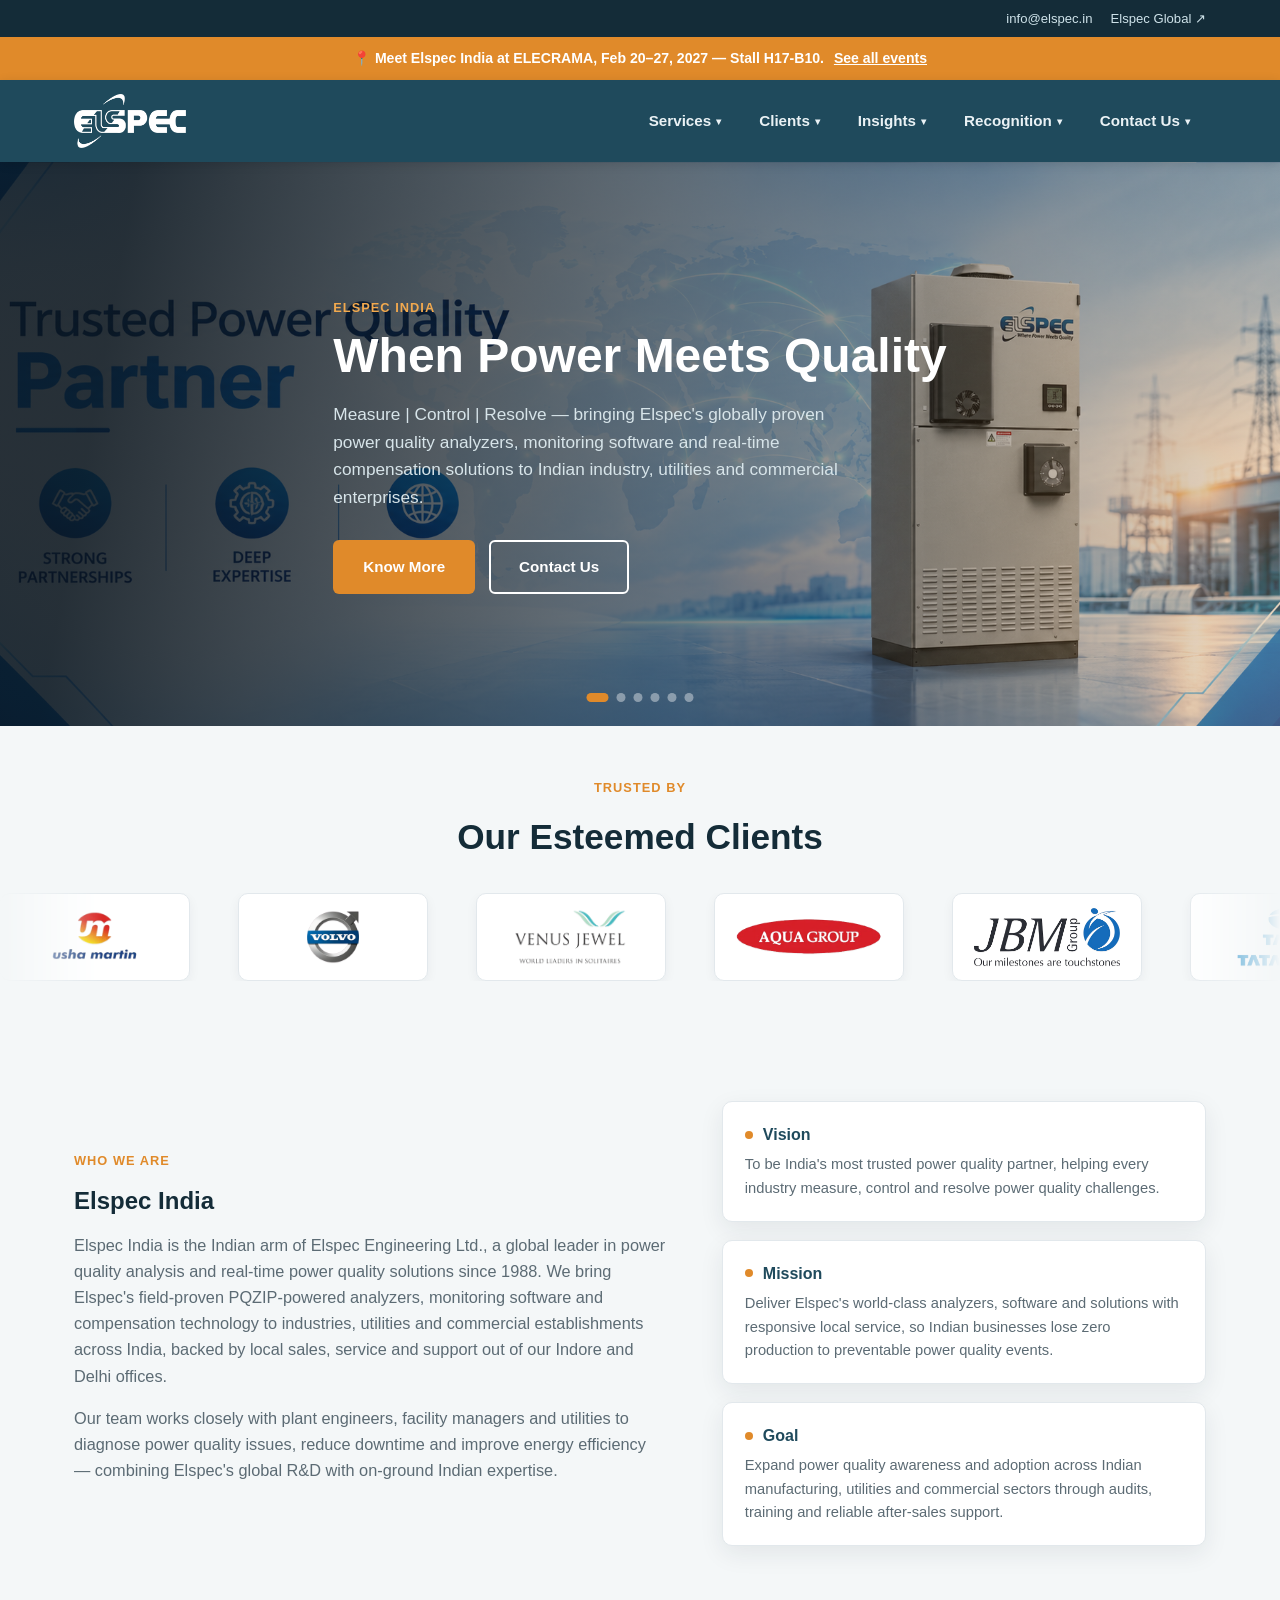
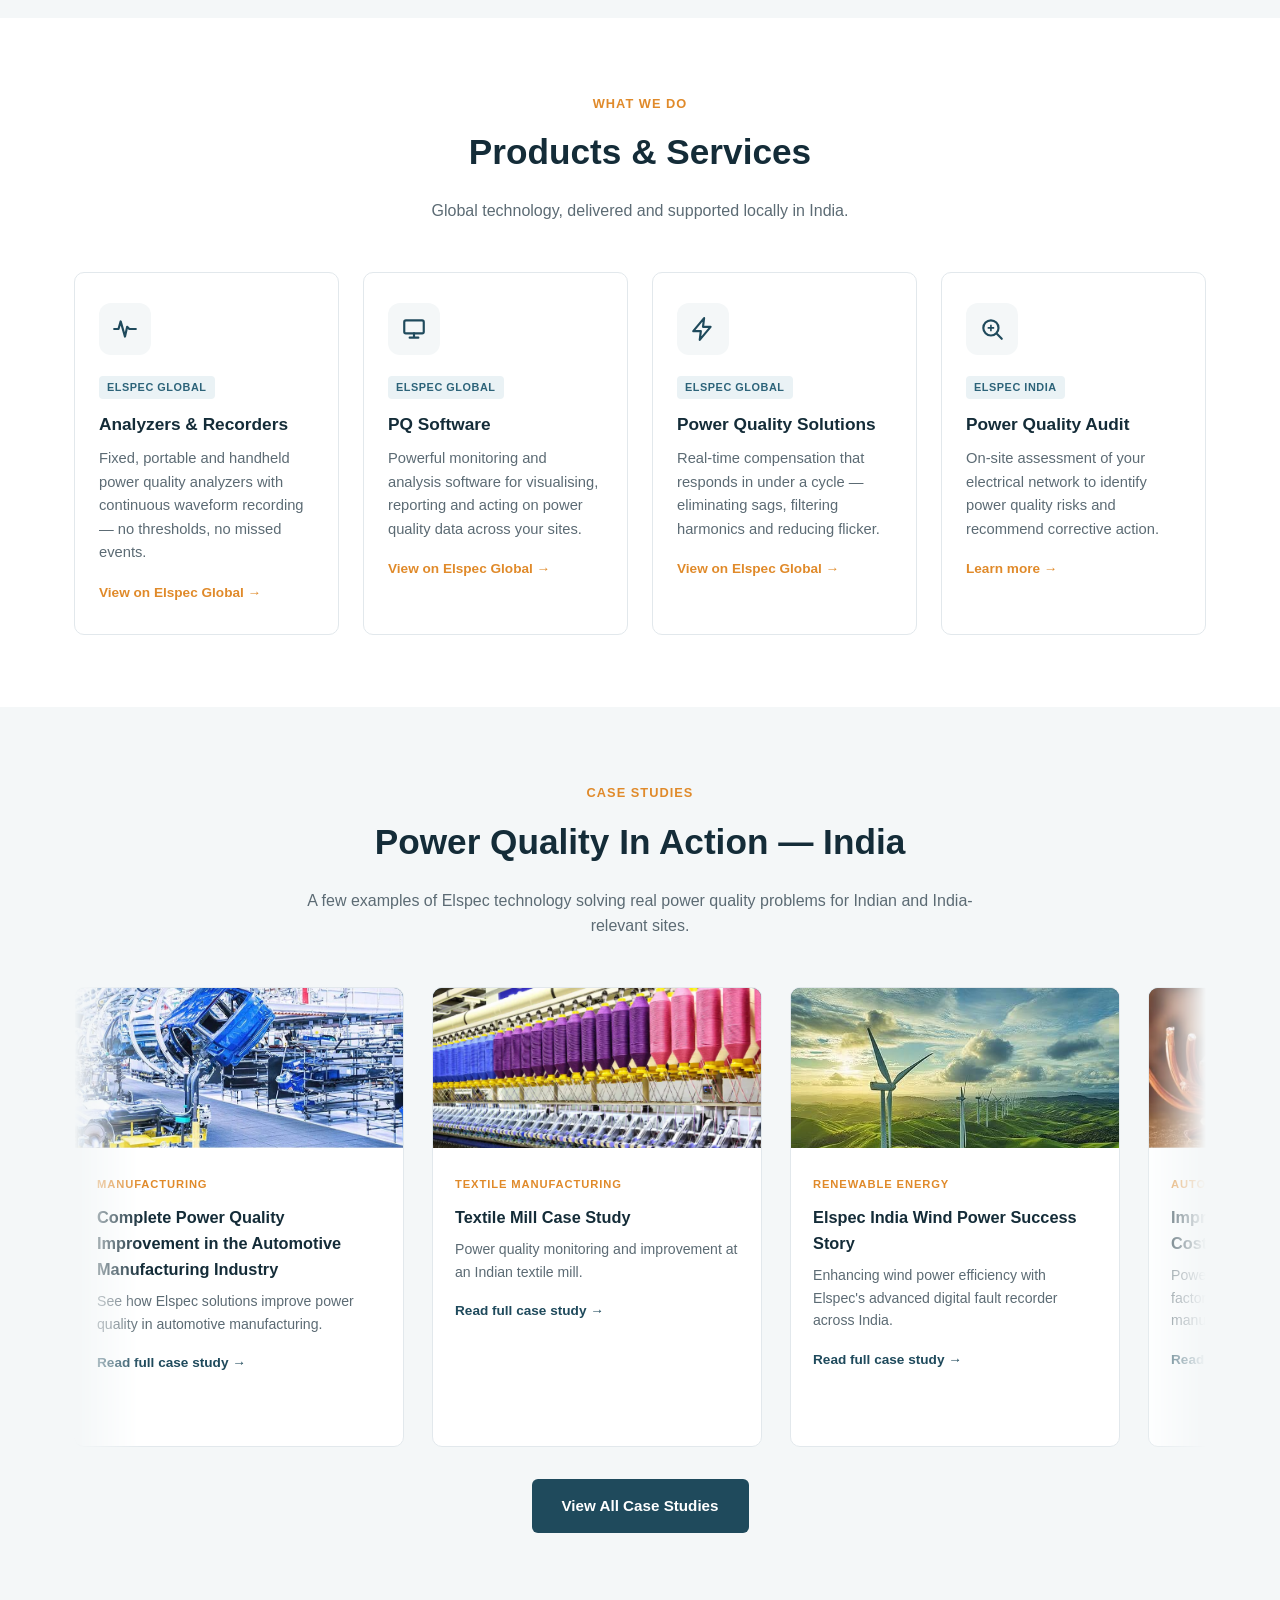
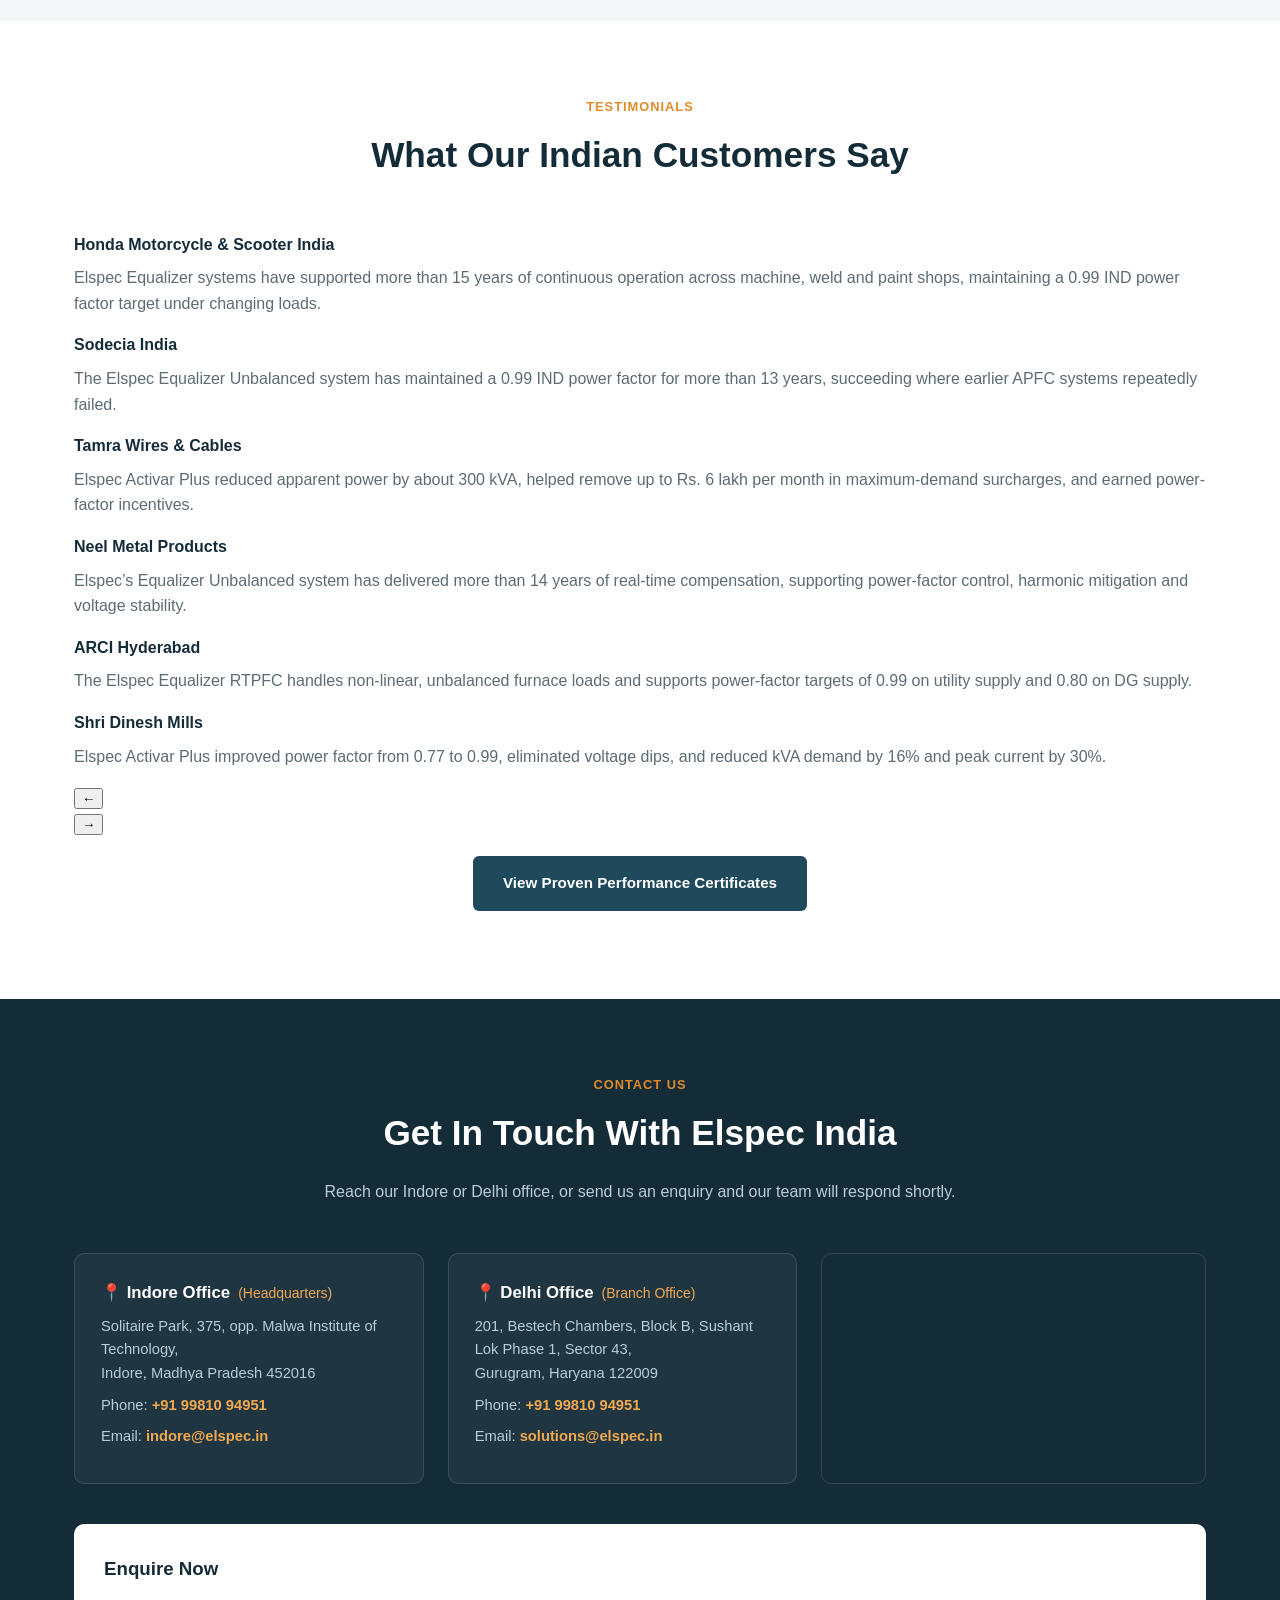
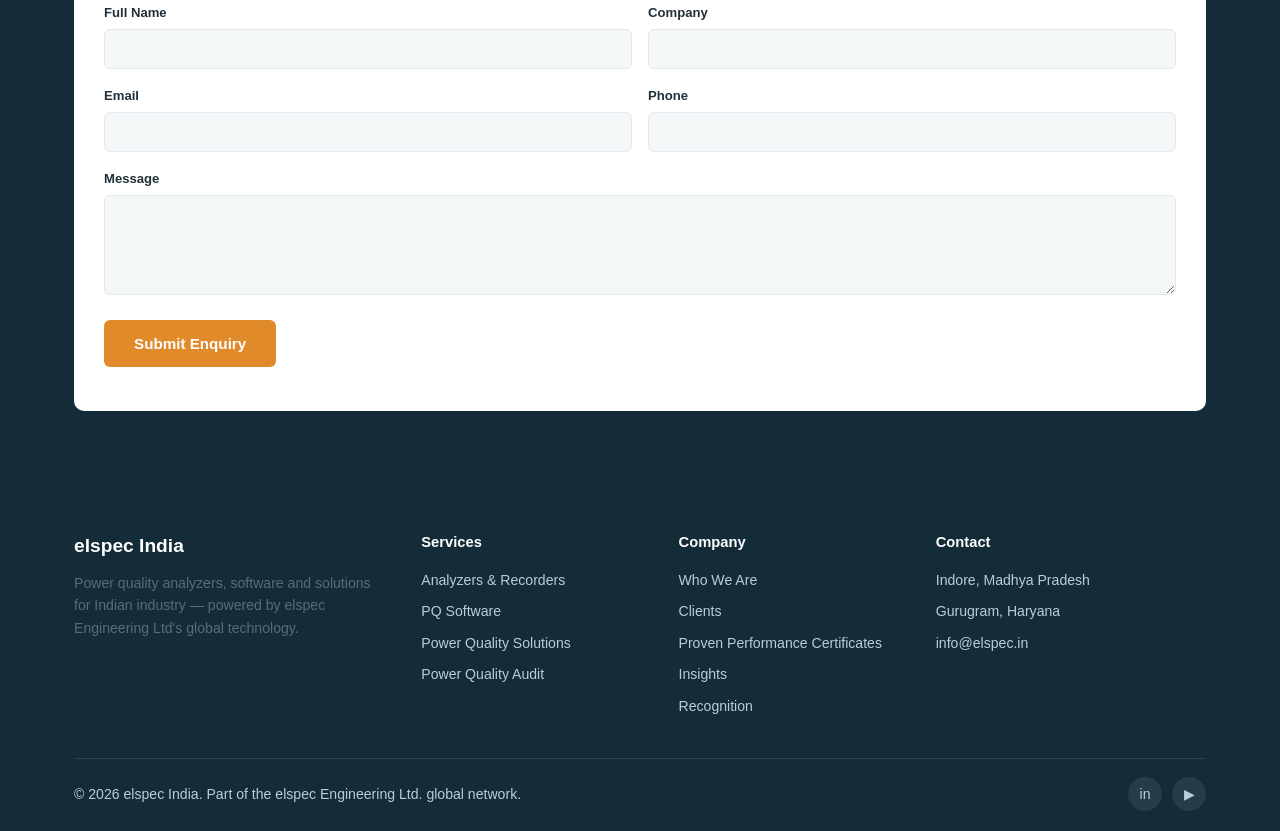
==== commit 340ac4ec: "Remove Employees section Co-authored-by: Copilot App <223556219+Copilot@users.noreply.github.com>" ====
--- a/index.html
+++ b/index.html
@@ -6,9 +6,7 @@
 <title>Elspec India | Power Quality Analyzers, Software &amp; Solutions</title>
 <meta name="description" content="Elspec India brings Elspec's global power quality analyzers, PQ software, real-time compensation solutions and power quality audits to Indian industry, utilities and commercial clients.">
 <meta name="robots" content="noindex, nofollow">
-<link rel="icon" href="favicon.ico" sizes="any">
-<link rel="icon" type="image/png" href="assets/img/favicon.png">
-<link rel="stylesheet" href="assets/css/style.css">
+<link rel="stylesheet" href="assets/css/style.css?v=20261006-finolex-logo">
 </head>
 <body>
 
@@ -71,9 +69,9 @@
                 <span class="mega-icon"><svg width="18" height="18" viewBox="0 0 24 24" fill="none"><path d="M4 21V7l8-4 8 4v14M9 21v-6h6v6M4 21h16" stroke="currentColor" stroke-width="2" stroke-linejoin="round"/></svg></span>
                 <span><span class="mega-item-title">Our Clients</span><span class="mega-item-desc">Indian industries &amp; utilities we serve</span></span>
               </a>
-              <a class="mega-item" href="testimonials.html">
-                <span class="mega-icon"><svg width="18" height="18" viewBox="0 0 24 24" fill="none"><path d="M21 11.5a8.38 8.38 0 0 1-.9 3.8 8.5 8.5 0 0 1-7.6 4.7 8.38 8.38 0 0 1-3.8-.9L3 21l1.9-5.7a8.38 8.38 0 0 1-.9-3.8 8.5 8.5 0 0 1 4.7-7.6 8.38 8.38 0 0 1 3.8-.9h.5a8.48 8.48 0 0 1 8 8v.5Z" stroke="currentColor" stroke-width="2" stroke-linejoin="round"/></svg></span>
-                <span><span class="mega-item-title">Testimonials</span><span class="mega-item-desc">What our Indian customers say</span></span>
+              <a class="mega-item" href="testimonials.html?v=20261005-testimonial-slideshow#performance-certificates">
+                <span class="mega-icon"><svg width="18" height="18" viewBox="0 0 24 24" fill="none"><path d="M6 3h9l4 4v14H6z" stroke="currentColor" stroke-width="2" stroke-linejoin="round"/><path d="M14 3v5h5M9 13h7M9 17h7" stroke="currentColor" stroke-width="2" stroke-linecap="round"/></svg></span>
+                <span><span class="mega-item-title">Proven Performance Certificates</span><span class="mega-item-desc">Documented results and endorsements from our clients across industries.</span></span>
               </a>
             </div>
           </div>
@@ -129,7 +127,18 @@
           </div>
         </li>
 
-        <li><a href="contact.html">Contact Us</a></li>
+        <li class="has-dropdown">
+          <button class="nav-toggle">Contact Us <span class="caret">▾</span></button>
+          <div class="dropdown dropdown-right">
+            <div class="mega-eyebrow">Get In Touch</div>
+            <div class="mega-grid">
+              <a class="mega-item" href="index.html#contact">
+                <span class="mega-item-title">Contact Us</span>
+                <span class="mega-item-desc">Reach our India offices and team</span>
+              </a>
+            </div>
+          </div>
+        </li>
       </ul>
     </nav>
 
@@ -144,6 +153,7 @@
   <div class="hero-slide slide-3" role="img" aria-label="Elspec engineer monitoring power quality"></div>
   <div class="hero-slide slide-4" role="img" aria-label="Elspec industrial switchgear"></div>
   <div class="hero-slide slide-5" role="img" aria-label="Elspec textile manufacturing installation"></div>
+  <div class="hero-slide slide-6" role="img" aria-label="Elspec engineers installing power quality equipment"></div>
   <div class="container">
     <div class="hero-content">
       <span class="eyebrow" data-hero-eyebrow>Elspec India</span>
@@ -161,6 +171,7 @@
     <button aria-label="Show engineer slide"></button>
     <button aria-label="Show switchgear slide"></button>
     <button aria-label="Show textile slide"></button>
+    <button aria-label="Show engineering team slide"></button>
   </div>
 </section>
 
@@ -181,10 +192,11 @@
       <div class="client-chip"><img src="assets/img/clients/jbm-group.png" alt="JBM Group"></div>
       <div class="client-chip"><img src="assets/img/clients/tata-power.png" alt="Tata Power"></div>
       <div class="client-chip"><img src="assets/img/clients/maruti-suzuki.png" alt="Maruti Suzuki"></div>
-      <div class="client-chip"><img src="assets/img/clients/finolex.png" alt="Finolex"></div>
+      <div class="client-chip client-chip--finolex"><img src="assets/img/clients/finolex-cropped.png" alt="Finolex"></div>
       <div class="client-chip"><img src="assets/img/clients/lt-group.png" alt="LT Group"></div>
       <div class="client-chip"><img src="assets/img/clients/mercedes-benz.png" alt="Mercedes-Benz"></div>
       <div class="client-chip"><img src="assets/img/clients/eicher.png" alt="Eicher"></div>
+      <div class="client-chip client-chip--namma-metro"><img src="assets/img/clients/namma-metro.png" alt="Namma Metro"></div>
       <div class="client-chip"><img src="assets/img/clients/usha-martin.png" alt="Usha Martin"></div>
       <div class="client-chip"><img src="assets/img/clients/volvo.png" alt="Volvo"></div>
       <div class="client-chip"><img src="assets/img/clients/venus-jewel.png" alt="Venus Jewel"></div>
@@ -192,10 +204,11 @@
       <div class="client-chip"><img src="assets/img/clients/jbm-group.png" alt="JBM Group"></div>
       <div class="client-chip"><img src="assets/img/clients/tata-power.png" alt="Tata Power"></div>
       <div class="client-chip"><img src="assets/img/clients/maruti-suzuki.png" alt="Maruti Suzuki"></div>
-      <div class="client-chip"><img src="assets/img/clients/finolex.png" alt="Finolex"></div>
+      <div class="client-chip client-chip--finolex"><img src="assets/img/clients/finolex-cropped.png" alt="Finolex"></div>
       <div class="client-chip"><img src="assets/img/clients/lt-group.png" alt="LT Group"></div>
       <div class="client-chip"><img src="assets/img/clients/mercedes-benz.png" alt="Mercedes-Benz"></div>
       <div class="client-chip"><img src="assets/img/clients/eicher.png" alt="Eicher"></div>
+      <div class="client-chip client-chip--namma-metro"><img src="assets/img/clients/namma-metro.png" alt="Namma Metro"></div>
     </div>
   </div>
 </section>
@@ -327,7 +340,7 @@
           <span class="eyebrow">Automotive</span>
           <h3>Improving Power Factor and Cutting Costs in Copper Manufacturing</h3>
           <p>Power quality solutions that improve power factor and reduce operating costs in copper manufacturing.</p>
-          <a href="https://www.elspec-ltd.com/improving-power-factor-and-cutting-costs-in-copper-manufacturing-with-elspecs-power-quality-solution/">Read on Elspec Global →</a>
+          <a href="https://www.elspec-ltd.com/improving-power-factor-and-cutting-costs-in-copper-manufacturing-with-elspecs-power-quality-solution/">Read full case study →</a>
         </div>
       </div>
 
@@ -337,7 +350,7 @@
           <span class="eyebrow">Automotive Manufacturing</span>
           <h3>Automotive Manufacturing: How the Right Power Quality Solution Reduces Demand Charges and Increases Savings</h3>
           <p>How the right power quality solution can reduce demand charges and increase savings in automotive manufacturing.</p>
-          <a href="http://elspec-ltd.com/automotive-manufacturing-how-the-right-power-quality-solution-reduces-demand-charges-and-increases-savings/">Read on Elspec Global →</a>
+          <a href="http://elspec-ltd.com/automotive-manufacturing-how-the-right-power-quality-solution-reduces-demand-charges-and-increases-savings/">Read full case study →</a>
         </div>
       </div>
 
@@ -347,7 +360,7 @@
           <span class="eyebrow">Mild Steel Industry</span>
           <h3>Solving Voltage Dips, Equipment Failure and Electrical Disturbances in the Mild Steel Industry</h3>
           <p>How power quality monitoring and correction can prevent voltage dips, equipment failure and electrical disturbances in mild steel production.</p>
-          <a href="https://www.elspec-ltd.com/solving-voltage-dips-equipment-failure-and-electrical-disturbances-in-the-mild-steel-industry/">Read on Elspec Global →</a>
+          <a href="https://www.elspec-ltd.com/solving-voltage-dips-equipment-failure-and-electrical-disturbances-in-the-mild-steel-industry/">Read full case study →</a>
         </div>
       </div>
 
@@ -360,30 +373,49 @@
 </section>
 
 <!-- ================= TESTIMONIALS ================= -->
-<section id="testimonials">
+<section id="testimonials" class="home-testimonials">
   <div class="container">
     <div class="section-head">
       <span class="eyebrow">Testimonials</span>
       <h2>What Our Indian Customers Say</h2>
     </div>
-    <div class="testi-wrap">
-      <div class="testi-slide active">
-        <p class="testi-quote">We are very much pleased with the quality and performance of the system and it was successful in fulfilling our site requirement.</p>
-        <div class="testi-person">Sunil Shah</div>
-        <div class="testi-role">Vice President (Commercial &amp; IR), Shri Dinesh Mills Ltd., Vadodara</div>
-      </div>
-      <div class="testi-slide">
-        <p class="testi-quote">We confirm that equipment performance is good.</p>
-        <div class="testi-person">Authorized Signatory</div>
-        <div class="testi-role">Pratibha Syntex Ltd. (Textile Manufacturer)</div>
-      </div>
-      <div class="testi-nav">
-        <button class="prev" aria-label="Previous">‹</button>
-        <button class="next" aria-label="Next">›</button>
+    <div class="performance-testimonials">
+      <div class="performance-testimonials__carousel" data-performance-testimonials role="region" aria-roledescription="carousel" aria-label="Customer testimonials">
+        <div class="performance-testimonials__slides" aria-live="polite">
+          <article class="performance-testimonial is-active" data-performance-testimonial aria-hidden="false">
+            <h4>Honda Motorcycle &amp; Scooter India</h4>
+            <p>Elspec Equalizer systems have supported more than 15 years of continuous operation across machine, weld and paint shops, maintaining a 0.99 IND power factor target under changing loads.</p>
+          </article>
+          <article class="performance-testimonial" data-performance-testimonial aria-hidden="true">
+            <h4>Sodecia India</h4>
+            <p>The Elspec Equalizer Unbalanced system has maintained a 0.99 IND power factor for more than 13 years, succeeding where earlier APFC systems repeatedly failed.</p>
+          </article>
+          <article class="performance-testimonial" data-performance-testimonial aria-hidden="true">
+            <h4>Tamra Wires &amp; Cables</h4>
+            <p>Elspec Activar Plus reduced apparent power by about 300 kVA, helped remove up to Rs. 6 lakh per month in maximum-demand surcharges, and earned power-factor incentives.</p>
+          </article>
+          <article class="performance-testimonial" data-performance-testimonial aria-hidden="true">
+            <h4>Neel Metal Products</h4>
+            <p>Elspec’s Equalizer Unbalanced system has delivered more than 14 years of real-time compensation, supporting power-factor control, harmonic mitigation and voltage stability.</p>
+          </article>
+          <article class="performance-testimonial" data-performance-testimonial aria-hidden="true">
+            <h4>ARCI Hyderabad</h4>
+            <p>The Elspec Equalizer RTPFC handles non-linear, unbalanced furnace loads and supports power-factor targets of 0.99 on utility supply and 0.80 on DG supply.</p>
+          </article>
+          <article class="performance-testimonial" data-performance-testimonial aria-hidden="true">
+            <h4>Shri Dinesh Mills</h4>
+            <p>Elspec Activar Plus improved power factor from 0.77 to 0.99, eliminated voltage dips, and reduced kVA demand by 16% and peak current by 30%.</p>
+          </article>
+        </div>
+        <div class="performance-testimonials__controls">
+          <button class="performance-testimonials__arrow" type="button" data-performance-testimonials-previous aria-label="Previous testimonial">&#8592;</button>
+          <div class="performance-testimonials__dots" data-performance-testimonials-dots role="tablist" aria-label="Choose a testimonial"></div>
+          <button class="performance-testimonials__arrow" type="button" data-performance-testimonials-next aria-label="Next testimonial">&#8594;</button>
+        </div>
       </div>
     </div>
     <p style="text-align:center;margin-top:20px;">
-      <a href="testimonials.html" class="btn btn-navy">View All Testimonials</a>
+      <a href="testimonials.html#performance-certificates" class="btn btn-navy">View Proven Performance Certificates</a>
     </p>
   </div>
 </section>
@@ -465,8 +497,8 @@
   <div class="container">
     <div class="footer-grid">
       <div>
-        <div class="footer-logo">Elspec India</div>
-        <p>Power quality analyzers, software and solutions for Indian industry — powered by Elspec Engineering Ltd's global technology.</p>
+        <div class="footer-logo">elspec India</div>
+        <p>Power quality analyzers, software and solutions for Indian industry — powered by elspec Engineering Ltd's global technology.</p>
       </div>
       <div>
         <h4>Services</h4>
@@ -482,10 +514,9 @@
         <ul>
           <li><a href="index.html#who-we-are">Who We Are</a></li>
           <li><a href="clients.html">Clients</a></li>
-          <li><a href="testimonials.html">Testimonials</a></li>
+          <li><a href="testimonials.html#performance-certificates">Proven Performance Certificates</a></li>
           <li><a href="insights.html">Insights</a></li>
           <li><a href="recognition.html">Recognition</a></li>
-          <li><a href="contact.html">Contact Us</a></li>
         </ul>
       </div>
       <div>
@@ -498,7 +529,7 @@
       </div>
     </div>
     <div class="footer-bottom">
-      <span>© 2026 Elspec India. Part of the Elspec Engineering Ltd. global network.</span>
+      <span>© 2026 elspec India. Part of the elspec Engineering Ltd. global network.</span>
       <div class="social-row">
         <a href="#" aria-label="LinkedIn">in</a>
         <a href="#" aria-label="YouTube">▶</a>
@@ -507,6 +538,6 @@
   </div>
 </footer>
 
-<script src="assets/js/main.js?v=case-study-carousel"></script>
+<script src="assets/js/main.js?v=20261005-shared-testimonial-carousel"></script>
 </body>
 </html>
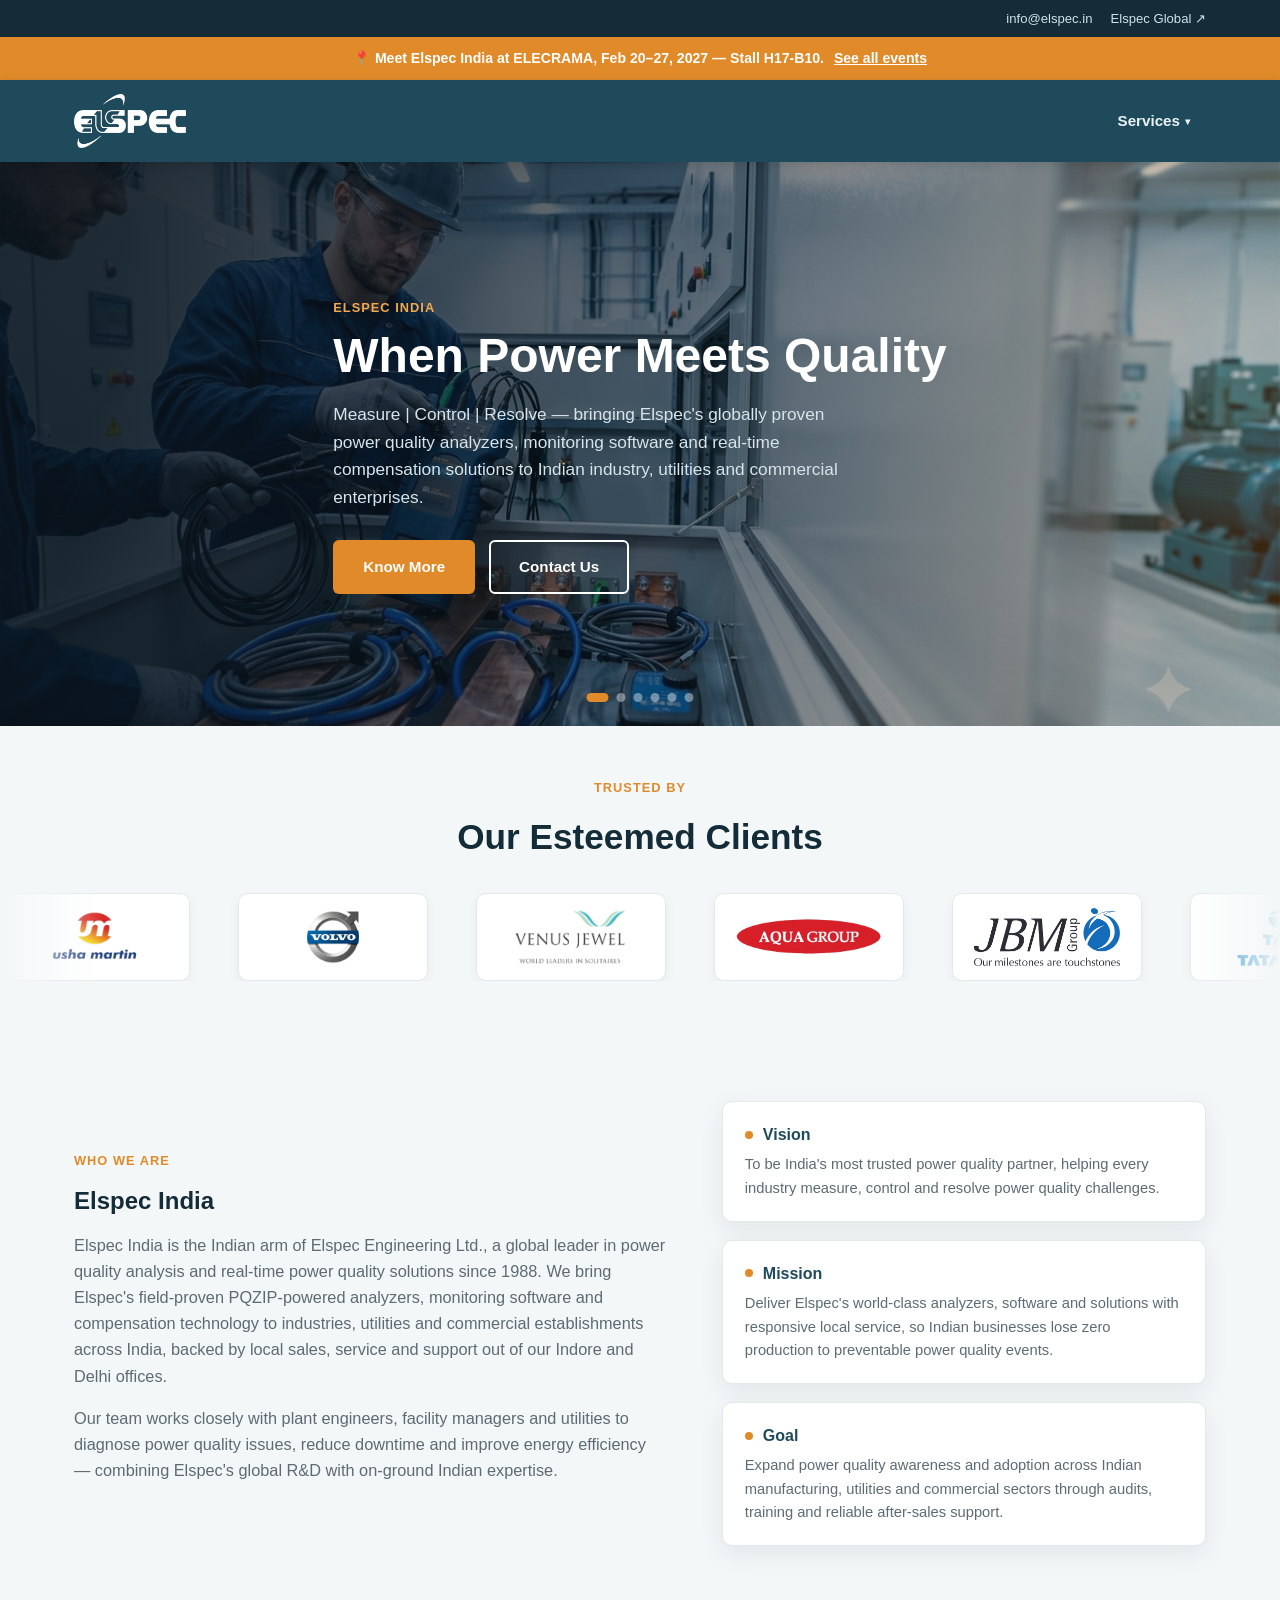
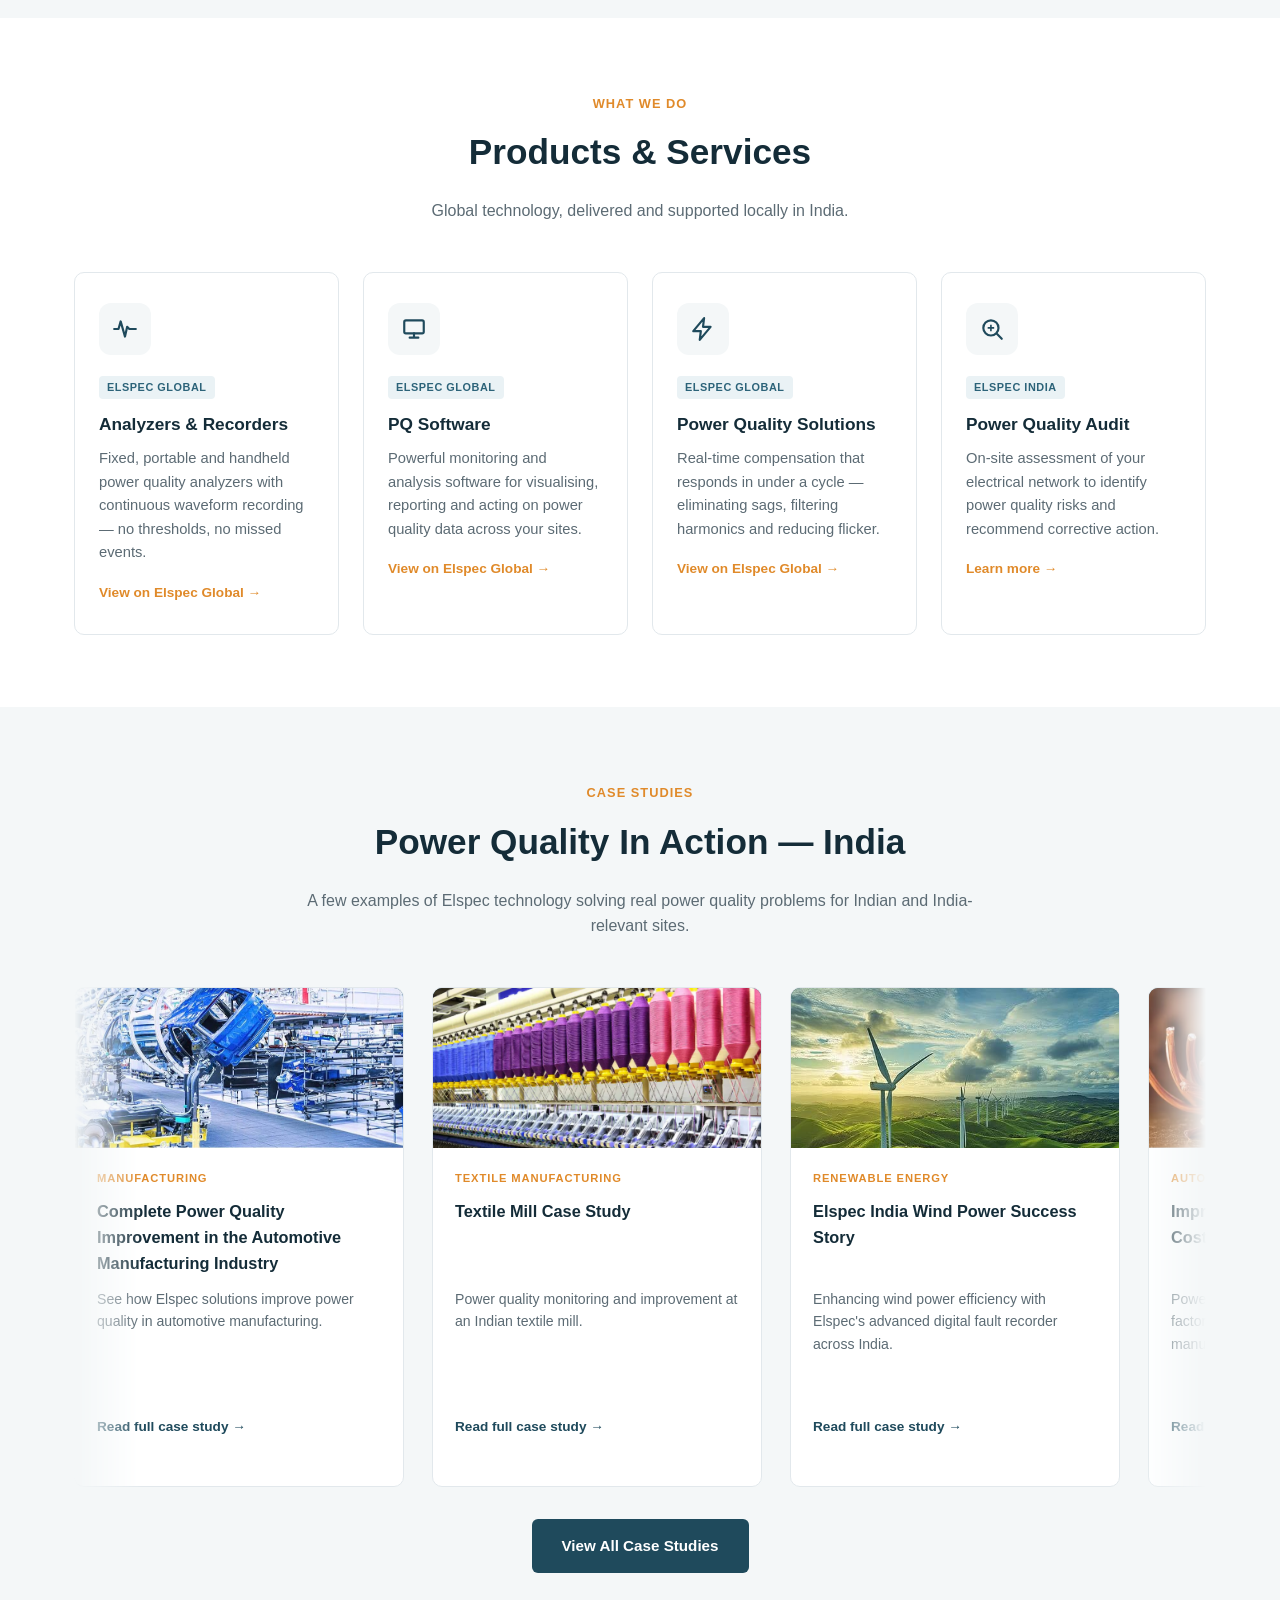
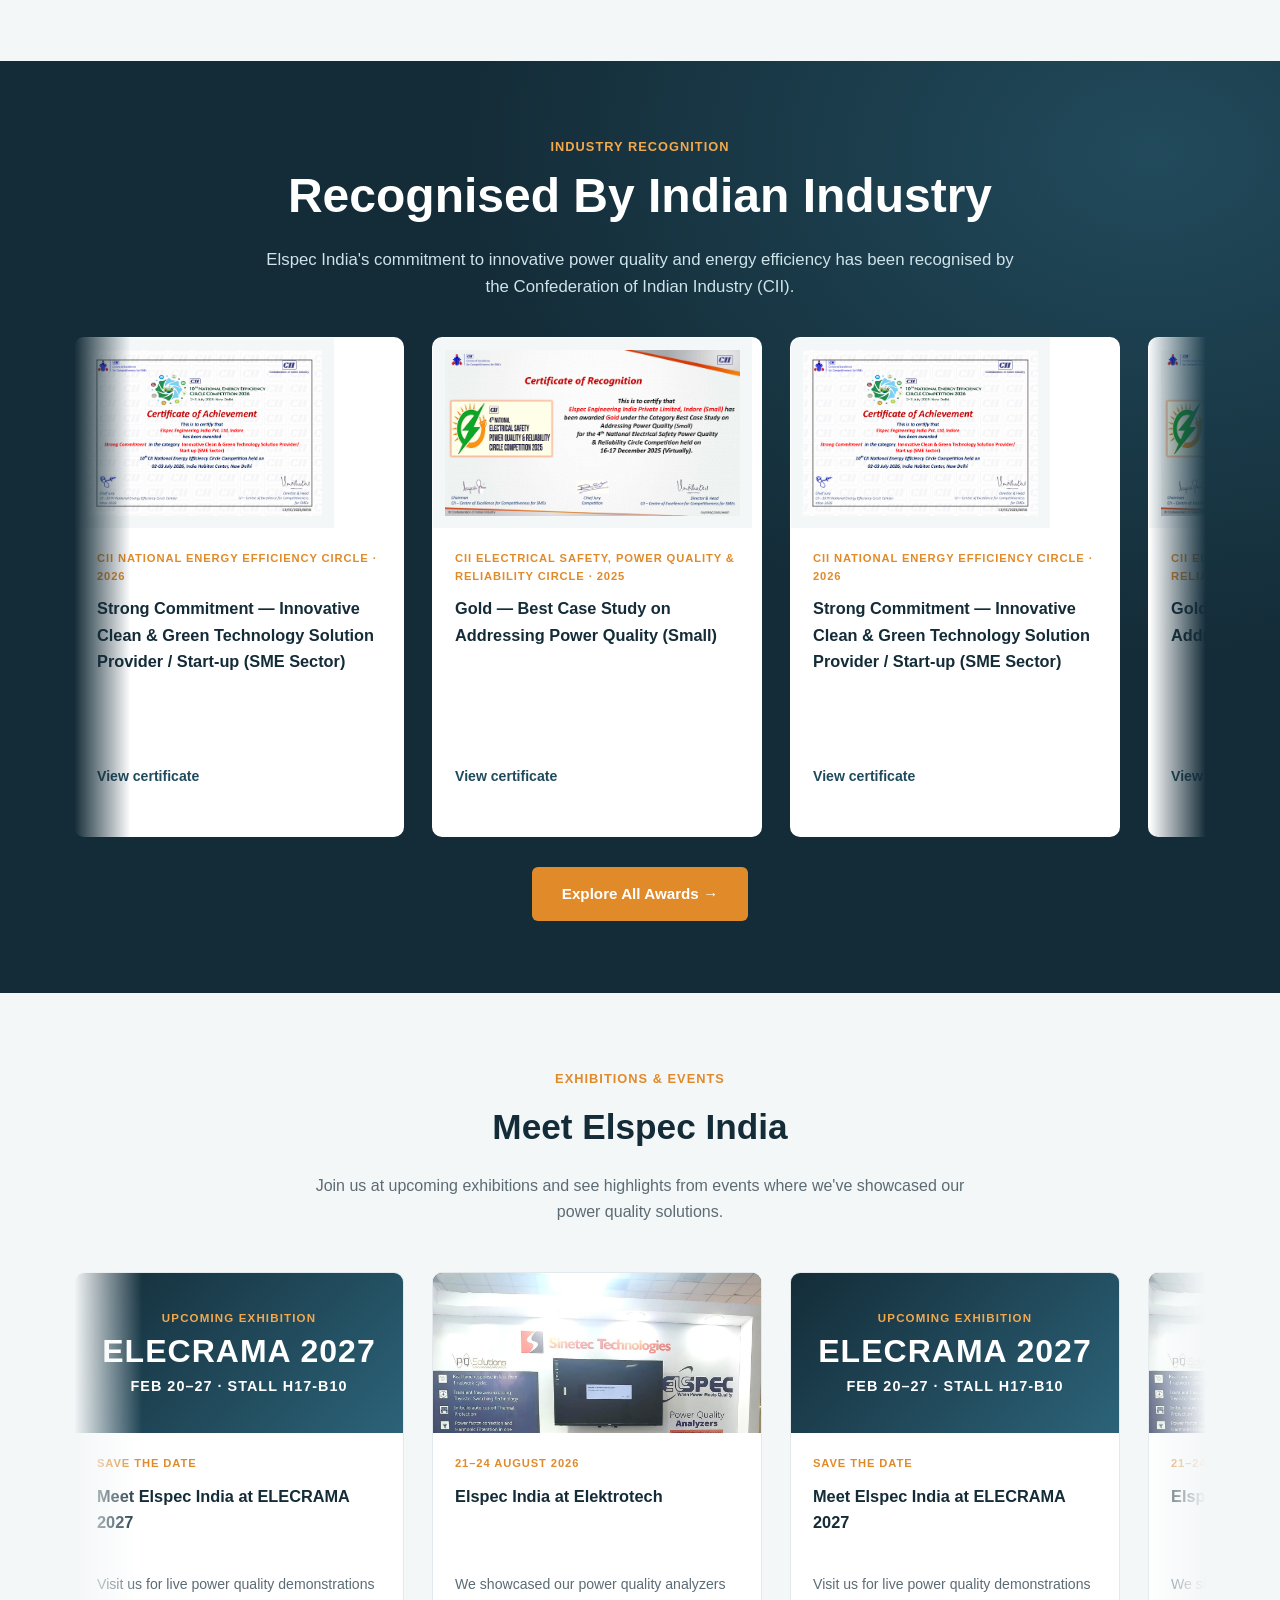
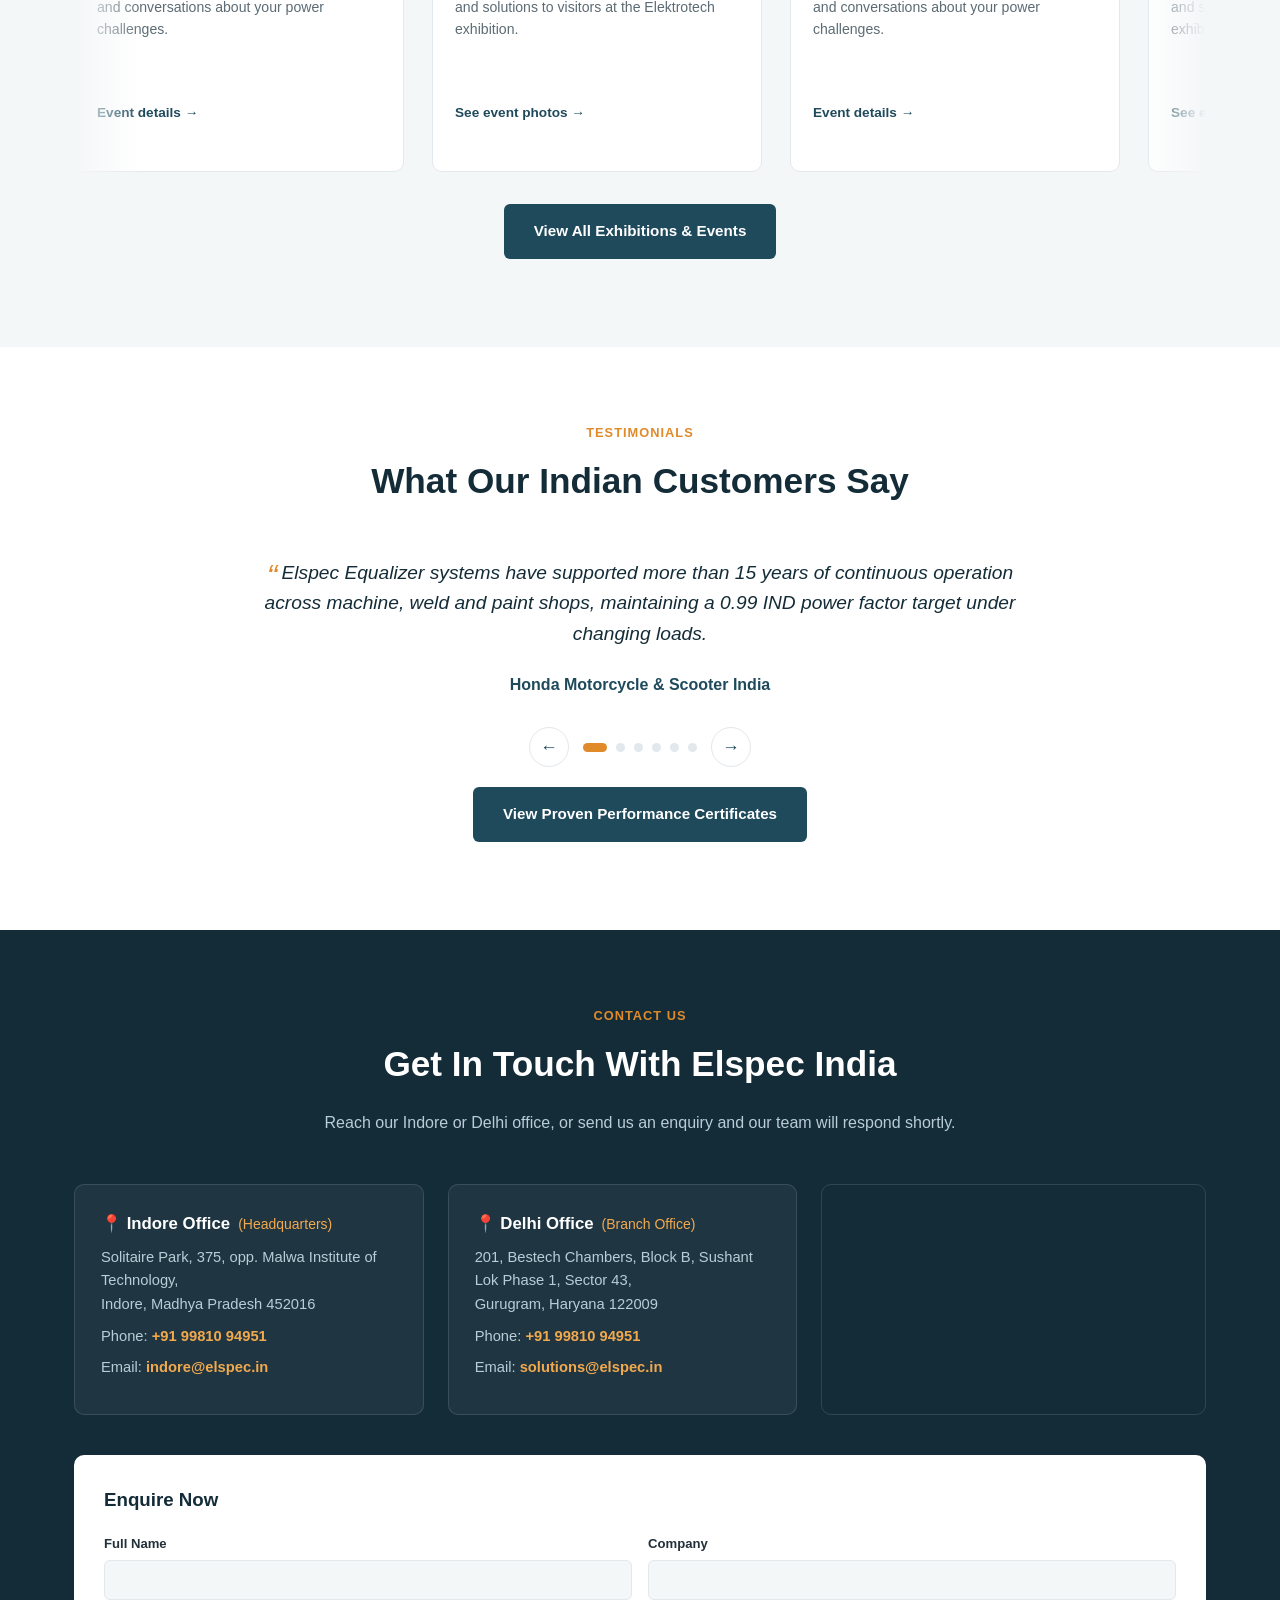
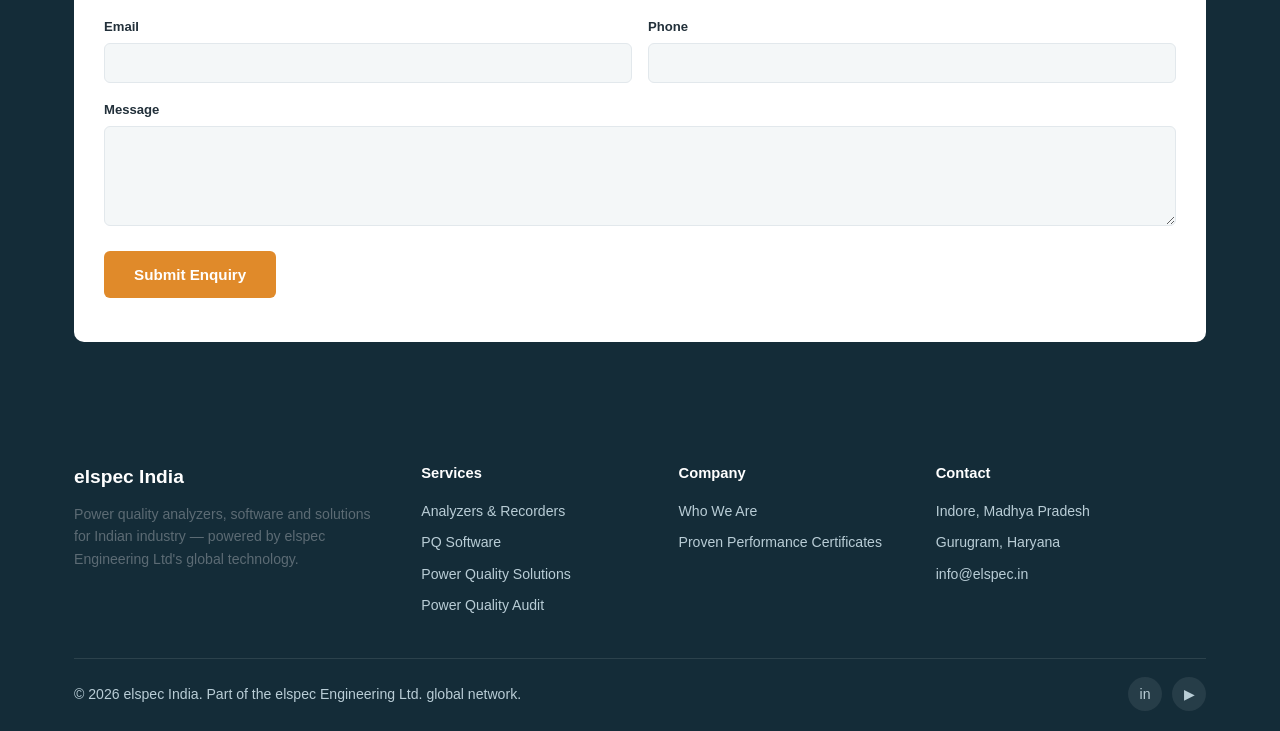
==== commit 75b85949: "Refresh homepage and event experience Add event detail pages and certificate popup, and remove stand" ====
--- a/index.html
+++ b/index.html
@@ -6,7 +6,7 @@
 <title>Elspec India | Power Quality Analyzers, Software &amp; Solutions</title>
 <meta name="description" content="Elspec India brings Elspec's global power quality analyzers, PQ software, real-time compensation solutions and power quality audits to Indian industry, utilities and commercial clients.">
 <meta name="robots" content="noindex, nofollow">
-<link rel="stylesheet" href="assets/css/style.css?v=20261006-finolex-logo">
+<link rel="stylesheet" href="assets/css/style.css?v=20261015-certificate-popup">
 </head>
 <body>
 
@@ -21,7 +21,7 @@
 
 <div class="announce">
   📍 Meet Elspec India at ELECRAMA, Feb 20–27, 2027 — Stall H17-B10.
-  <a href="recognition.html#events">See all events</a>
+  <a href="#home-events">See all events</a>
 </div>
 
 <header class="site-header">
@@ -61,84 +61,6 @@
           </div>
         </li>
 
-        <li class="has-dropdown">
-          <button class="nav-toggle">Clients <span class="caret">▾</span></button>
-          <div class="dropdown">
-            <div class="mega-grid">
-              <a class="mega-item" href="clients.html">
-                <span class="mega-icon"><svg width="18" height="18" viewBox="0 0 24 24" fill="none"><path d="M4 21V7l8-4 8 4v14M9 21v-6h6v6M4 21h16" stroke="currentColor" stroke-width="2" stroke-linejoin="round"/></svg></span>
-                <span><span class="mega-item-title">Our Clients</span><span class="mega-item-desc">Indian industries &amp; utilities we serve</span></span>
-              </a>
-              <a class="mega-item" href="testimonials.html?v=20261005-testimonial-slideshow#performance-certificates">
-                <span class="mega-icon"><svg width="18" height="18" viewBox="0 0 24 24" fill="none"><path d="M6 3h9l4 4v14H6z" stroke="currentColor" stroke-width="2" stroke-linejoin="round"/><path d="M14 3v5h5M9 13h7M9 17h7" stroke="currentColor" stroke-width="2" stroke-linecap="round"/></svg></span>
-                <span><span class="mega-item-title">Proven Performance Certificates</span><span class="mega-item-desc">Documented results and endorsements from our clients across industries.</span></span>
-              </a>
-            </div>
-          </div>
-        </li>
-
-        <li class="has-dropdown">
-          <button class="nav-toggle">Insights <span class="caret">▾</span></button>
-          <div class="dropdown dropdown-right">
-            <div class="mega-eyebrow">Learn From Elspec</div>
-            <div class="mega-grid">
-              <a class="mega-item" href="insights.html#case-studies">
-                <span class="mega-icon"><svg width="18" height="18" viewBox="0 0 24 24" fill="none"><path d="M6 2h9l5 5v15H6z" stroke="currentColor" stroke-width="2" stroke-linejoin="round"/><path d="M9 13h6M9 17h6M9 9h2" stroke="currentColor" stroke-width="2" stroke-linecap="round"/></svg></span>
-                <span><span class="mega-item-title">Case Studies</span><span class="mega-item-desc">Real power quality problems, solved</span></span>
-              </a>
-              <a class="mega-item" href="https://www.elspec-ltd.com/blog/">
-                <span class="mega-icon"><svg width="18" height="18" viewBox="0 0 24 24" fill="none"><path d="M12 20h9" stroke="currentColor" stroke-width="2" stroke-linecap="round"/><path d="M16.5 3.5a2.12 2.12 0 0 1 3 3L7 19l-4 1 1-4Z" stroke="currentColor" stroke-width="2" stroke-linejoin="round"/></svg></span>
-                <span><span class="mega-item-title">Blog ↗</span><span class="mega-item-desc">Elspec Global's power quality articles</span></span>
-              </a>
-              <a class="mega-item" href="insights.html#webinars">
-                <span class="mega-icon"><svg width="18" height="18" viewBox="0 0 24 24" fill="none"><circle cx="12" cy="12" r="9" stroke="currentColor" stroke-width="2"/><path d="M10 8.5v7l6-3.5Z" fill="currentColor"/></svg></span>
-                <span><span class="mega-item-title">Webinars</span><span class="mega-item-desc">Live &amp; recorded sessions</span></span>
-              </a>
-            </div>
-            <a class="mega-featured" href="https://www.elspec-ltd.com/blog/" target="_blank" rel="noopener">
-              <span class="mega-icon"><svg width="18" height="18" viewBox="0 0 24 24" fill="none"><path d="M12 20h9" stroke="currentColor" stroke-width="2" stroke-linecap="round"/><path d="M16.5 3.5a2.12 2.12 0 0 1 3 3L7 19l-4 1 1-4Z" stroke="currentColor" stroke-width="2" stroke-linejoin="round"/></svg></span>
-              <span><span class="mega-featured-title">Elspec Global's Power Quality Blog ↗</span><span class="mega-featured-desc">Deep dives from Elspec's global engineering team</span></span>
-            </a>
-          </div>
-        </li>
-
-        <li class="has-dropdown">
-          <button class="nav-toggle">Recognition <span class="caret">▾</span></button>
-          <div class="dropdown dropdown-right">
-            <div class="mega-eyebrow">Why Elspec India</div>
-            <div class="mega-grid">
-              <a class="mega-item" href="recognition.html#awards">
-                <span class="mega-icon"><svg width="18" height="18" viewBox="0 0 24 24" fill="none"><path d="M8 21h8M12 17v4" stroke="currentColor" stroke-width="2" stroke-linecap="round"/><path d="M7 4h10v5a5 5 0 0 1-10 0Z" stroke="currentColor" stroke-width="2" stroke-linejoin="round"/><path d="M7 5H4a3 3 0 0 0 3 5M17 5h3a3 3 0 0 1-3 5" stroke="currentColor" stroke-width="2"/></svg></span>
-                <span><span class="mega-item-title">Awards</span><span class="mega-item-desc">CII recognition &amp; honours</span></span>
-              </a>
-              <a class="mega-item" href="recognition.html#approvals">
-                <span class="mega-icon"><svg width="18" height="18" viewBox="0 0 24 24" fill="none"><path d="M12 2 4 5v6c0 5 3.5 8.5 8 11 4.5-2.5 8-6 8-11V5Z" stroke="currentColor" stroke-width="2" stroke-linejoin="round"/><path d="m9 12 2 2 4-4" stroke="currentColor" stroke-width="2" stroke-linecap="round" stroke-linejoin="round"/></svg></span>
-                <span><span class="mega-item-title">Approvals &amp; Certifications</span><span class="mega-item-desc">MPEB Class A and more</span></span>
-              </a>
-              <a class="mega-item" href="recognition.html#events">
-                <span class="mega-icon"><svg width="18" height="18" viewBox="0 0 24 24" fill="none"><rect x="3" y="4" width="18" height="18" rx="2" stroke="currentColor" stroke-width="2"/><path d="M16 2v4M8 2v4M3 10h18" stroke="currentColor" stroke-width="2" stroke-linecap="round"/></svg></span>
-                <span><span class="mega-item-title">Exhibitions &amp; Events</span><span class="mega-item-desc">Where to meet us next</span></span>
-              </a>
-            </div>
-            <a class="mega-featured" href="recognition.html#events">
-              <span class="mega-icon"><svg width="18" height="18" viewBox="0 0 24 24" fill="none"><rect x="3" y="4" width="18" height="18" rx="2" stroke="currentColor" stroke-width="2"/><path d="M16 2v4M8 2v4M3 10h18" stroke="currentColor" stroke-width="2" stroke-linecap="round"/></svg></span>
-              <span><span class="mega-featured-title">📍 Upcoming: ELECRAMA, Feb 20–27, 2027</span><span class="mega-featured-desc">Stall H17-B10 — see all our events</span></span>
-            </a>
-          </div>
-        </li>
-
-        <li class="has-dropdown">
-          <button class="nav-toggle">Contact Us <span class="caret">▾</span></button>
-          <div class="dropdown dropdown-right">
-            <div class="mega-eyebrow">Get In Touch</div>
-            <div class="mega-grid">
-              <a class="mega-item" href="index.html#contact">
-                <span class="mega-item-title">Contact Us</span>
-                <span class="mega-item-desc">Reach our India offices and team</span>
-              </a>
-            </div>
-          </div>
-        </li>
       </ul>
     </nav>
 
@@ -367,7 +289,89 @@
       </div>
     </div>
     <p style="text-align:center;margin-top:32px;">
-      <a href="insights.html#case-studies" class="btn btn-navy">View All Case Studies</a>
+      <a href="#case-studies-preview" class="btn btn-navy">View All Case Studies</a>
+    </p>
+  </div>
+</section>
+
+<!-- ================= INDUSTRY RECOGNITION ================= -->
+<section id="industry-recognition" class="home-awards-hero">
+  <div class="container">
+    <div class="section-head home-awards-intro">
+      <span class="eyebrow">Industry Recognition</span>
+      <h2>Recognised By Indian Industry</h2>
+      <p>Elspec India's commitment to innovative power quality and energy efficiency has been recognised by the Confederation of Indian Industry (CII).</p>
+    </div>
+    <div class="home-awards-slider" data-home-awards-carousel role="region" aria-roledescription="carousel" aria-label="Elspec India industry awards">
+      <div class="home-awards-track">
+        <button class="home-award-card" type="button" data-home-certificate-image="assets/img/recognition/cii-certificate-of-achievement-elspec-indore.png" aria-label="View CII Certificate of Achievement">
+          <div class="home-award-thumb"><img src="assets/img/recognition/cii-certificate-of-achievement-elspec-indore.png" alt="CII Certificate of Achievement awarded to Elspec Engineering India Pvt. Ltd., Indore"></div>
+          <div class="home-award-copy">
+            <span class="eyebrow">CII National Energy Efficiency Circle · 2026</span>
+            <h3>Strong Commitment — Innovative Clean &amp; Green Technology Solution Provider / Start-up (SME Sector)</h3>
+            <span class="home-award-link">View certificate</span>
+          </div>
+        </button>
+        <button class="home-award-card" type="button" data-home-certificate-image="assets/img/recognition/cii-certificate-of-recognition-power-quality-2025.png" aria-label="View CII Gold Certificate of Recognition">
+          <div class="home-award-thumb"><img src="assets/img/recognition/cii-certificate-of-recognition-power-quality-2025.png" alt="CII Gold Certificate of Recognition for Best Case Study on Addressing Power Quality"></div>
+          <div class="home-award-copy">
+            <span class="eyebrow">CII Electrical Safety, Power Quality &amp; Reliability Circle · 2025</span>
+            <h3>Gold — Best Case Study on Addressing Power Quality (Small)</h3>
+            <span class="home-award-link">View certificate</span>
+          </div>
+        </button>
+      </div>
+    </div>
+    <p class="home-awards-cta"><a href="#industry-recognition" class="btn btn-primary">Explore All Awards →</a></p>
+  </div>
+</section>
+
+<dialog class="home-award-dialog" data-home-award-dialog aria-labelledby="home-award-dialog-title">
+  <div class="home-award-dialog-inner">
+    <div class="home-award-dialog-header">
+      <h2 id="home-award-dialog-title" data-home-award-dialog-title>Certificate</h2>
+      <button class="home-award-dialog-close" type="button" data-home-award-dialog-close aria-label="Close certificate">×</button>
+    </div>
+    <img data-home-award-dialog-image alt="">
+  </div>
+</dialog>
+
+<!-- ================= EXHIBITIONS & EVENTS ================= -->
+<section id="home-events" class="section-alt">
+  <div class="container">
+    <div class="section-head">
+      <span class="eyebrow">Exhibitions &amp; Events</span>
+      <h2>Meet Elspec India</h2>
+      <p>Join us at upcoming exhibitions and see highlights from events where we've showcased our power quality solutions.</p>
+    </div>
+    <div class="cases-slider home-events-slider">
+      <div class="cases-grid">
+        <a class="case-card event-case-card" href="event-elecrama-2027.html" aria-label="View complete details for ELECRAMA 2027">
+          <div class="case-thumb event-thumb-upcoming">
+            <span>Upcoming Exhibition</span>
+            <strong>ELECRAMA 2027</strong>
+            <b>Feb 20–27 · Stall H17-B10</b>
+          </div>
+          <div class="case-body">
+            <span class="eyebrow">Save the date</span>
+            <h3>Meet Elspec India at ELECRAMA 2027</h3>
+            <p>Visit us for live power quality demonstrations and conversations about your power challenges.</p>
+            <span class="event-card-link">Event details →</span>
+          </div>
+        </a>
+        <a class="case-card event-case-card" href="event-elektrotech-2026.html" aria-label="View complete details and photos from Elektrotech 2026">
+          <div class="case-thumb"><img src="assets/img/events/elektrotech-2026-01.jpg" alt="Visitors at Elspec India's Elektrotech exhibition booth" loading="lazy"></div>
+          <div class="case-body">
+            <span class="eyebrow">21–24 August 2026</span>
+            <h3>Elspec India at Elektrotech</h3>
+            <p>We showcased our power quality analyzers and solutions to visitors at the Elektrotech exhibition.</p>
+            <span class="event-card-link">See event photos →</span>
+          </div>
+        </a>
+      </div>
+    </div>
+    <p style="text-align:center;margin-top:32px;">
+      <a href="#home-events" class="btn btn-navy">View All Exhibitions &amp; Events</a>
     </p>
   </div>
 </section>
@@ -513,10 +517,7 @@
         <h4>Company</h4>
         <ul>
           <li><a href="index.html#who-we-are">Who We Are</a></li>
-          <li><a href="clients.html">Clients</a></li>
           <li><a href="testimonials.html#performance-certificates">Proven Performance Certificates</a></li>
-          <li><a href="insights.html">Insights</a></li>
-          <li><a href="recognition.html">Recognition</a></li>
         </ul>
       </div>
       <div>
@@ -538,6 +539,6 @@
   </div>
 </footer>
 
-<script src="assets/js/main.js?v=20261005-shared-testimonial-carousel"></script>
+<script src="assets/js/main.js?v=20261015-certificate-popup"></script>
 </body>
 </html>
--- a/assets/css/style.css
+++ b/assets/css/style.css
@@ -234,11 +234,12 @@
   inset: 0;
   background: linear-gradient(100deg, rgba(10,20,28,.88) 10%, rgba(10,20,28,.55) 55%, rgba(224,138,42,.28));
 }
-.hero-slide.slide-1 { background-image: url("../img/hero/hero-partner.png"); background-position: center; }
+.hero-slide.slide-1 { background-image: url("../img/hero/hero-power-quality.png"); background-position: center; }
 .hero-slide.slide-2 { background-image: url("../img/hero/hero-analyzer.png"); background-position: center; }
 .hero-slide.slide-3 { background-image: url("../img/hero/hero-engineer.png"); background-position: center; }
 .hero-slide.slide-4 { background-image: url("../img/hero/hero-switchgear.png"); background-position: center; }
 .hero-slide.slide-5 { background-image: url("../img/hero/hero-textile.png"); background-position: center; }
+.hero-slide.slide-6 { background-image: url("../img/hero/hero-engineering-team.png"); background-position: center; }
 
 .hero-content { position: relative; z-index: 2; color: #fff; max-width: 640px; padding: 60px 0; }
 .hero-content .eyebrow { color: var(--accent-light); }
@@ -282,6 +283,11 @@
   display: block;
   filter: drop-shadow(0 1px 0 rgba(0, 0, 0, 0.04));
 }
+.client-chip--finolex { width: 220px; }
+.client-chip--finolex img { width: 190px; height: 64px; object-fit: contain; }
+.clients-full-grid .client-chip--finolex { width: 100%; }
+.client-chip--namma-metro img { width: 100%; height: 76px; object-fit: contain; }
+.marquee .client-chip--namma-metro img { height: 64px; }
 
 /* ---------- Who we are ---------- */
 .about-grid { display: grid; grid-template-columns: 1.1fr .9fr; gap: 56px; align-items: center; }
@@ -325,21 +331,46 @@
 .what-card .tag { display:inline-block; font-size:.68rem; font-weight:700; letter-spacing:.05em; text-transform:uppercase; color: var(--navy-light); background:#eaf2f5; padding:3px 8px; border-radius:4px; margin-bottom:12px; }
 
 /* ---------- Case studies ---------- */
-.cases-grid { display: grid; grid-template-columns: repeat(3, 1fr); gap: 28px; }
+.cases-grid { display: grid; grid-template-columns: repeat(3, 1fr); grid-auto-rows: 1fr; gap: 28px; align-items: stretch; }
 .cases-slider { overflow: hidden; position: relative; -webkit-mask-image: linear-gradient(90deg, transparent, #000 6%, #000 94%, transparent); mask-image: linear-gradient(90deg, transparent, #000 6%, #000 94%, transparent); }
 .cases-slider .cases-grid { display: flex; gap: 28px; width: max-content; animation: scroll-cases 42s linear infinite; }
 .cases-slider:hover .cases-grid { animation-play-state: paused; }
 .cases-slider .case-card { flex: 0 0 min(330px, calc(100vw - 48px)); }
 @keyframes scroll-cases { from { transform: translateX(0); } to { transform: translateX(-50%); } }
-.case-card { border-radius: var(--radius); overflow: hidden; border: 1px solid var(--border); background: #fff; }
-.case-thumb { height: 160px; background: linear-gradient(135deg, var(--navy), var(--navy-light)); display: flex; align-items: center; justify-content: center; color: rgba(255,255,255,.5); font-size: .8rem; font-weight: 700; text-transform: uppercase; letter-spacing: .08em; }
+.case-card { position: relative; display: flex; flex: 0 0 auto; flex-direction: column; height: 500px; border-radius: var(--radius); overflow: hidden; border: 1px solid var(--border); background: #fff; }
+.case-thumb { flex: 0 0 160px; height: 160px; background: linear-gradient(135deg, var(--navy), var(--navy-light)); display: flex; align-items: center; justify-content: center; color: rgba(255,255,255,.5); font-size: .8rem; font-weight: 700; text-transform: uppercase; letter-spacing: .08em; }
 .case-thumb img { width: 100%; height: 100%; object-fit: cover; object-position: top center; display: block; }
-.case-body { padding: 22px; }
+.case-body { display: flex; flex: 1; flex-direction: column; min-height: 0; padding: 22px 22px calc(.5in + 32px); }
+.cases-slider .cases-grid > .case-card { flex-basis: min(330px, calc(100vw - 48px)); }
 .case-body .eyebrow { font-size: .7rem; }
-.case-body h3 { font-size: 1.02rem; }
-.case-body p { font-size: .88rem; }
-.case-body a { font-weight: 700; color: var(--navy); font-size: .85rem; }
+.case-body h3 { min-height: 5em; font-size: 1.02rem; }
+.case-body p { flex: 1; font-size: .88rem; }
+.case-body a { position: absolute; right: 22px; bottom: .5in; left: 22px; display: block; padding-top: 10px; font-weight: 700; color: var(--navy); font-size: .85rem; }
 .case-body a:hover { color: var(--accent); }
+.event-thumb-upcoming { flex-direction: column; gap: 5px; padding: 18px; background: linear-gradient(135deg, var(--navy-dark), var(--navy-light)); color: #fff; text-align: center; }
+.event-thumb-upcoming span { color: var(--accent-light); font-size: .72rem; font-weight: 800; letter-spacing: .1em; text-transform: uppercase; }
+.event-thumb-upcoming strong { font-size: clamp(1.5rem, 4vw, 2rem); line-height: 1.2; }
+.event-thumb-upcoming b { font-size: .9rem; }
+.event-case-card { color: inherit; text-decoration: none; transition: transform .2s ease, box-shadow .2s ease; }
+.event-case-card:hover { transform: translateY(-4px); box-shadow: var(--shadow); }
+.event-case-card:focus-visible { outline: 3px solid var(--accent); outline-offset: 4px; }
+.event-card-link { position: absolute; right: 22px; bottom: .5in; left: 22px; display: block; padding-top: 10px; color: var(--navy); font-size: .85rem; font-weight: 700; }
+.event-case-card:hover .event-card-link { color: var(--accent); }
+.event-detail-grid { display: grid; grid-template-columns: minmax(0, 1.4fr) minmax(250px, .6fr); gap: 32px; align-items: start; }
+.event-detail-copy, .event-detail-facts { padding: 28px; border: 1px solid var(--border); border-radius: var(--radius); background: #fff; box-shadow: var(--shadow); }
+.event-detail-copy h2 { font-size: 1.5rem; }
+.event-detail-copy p:last-child { margin-bottom: 0; }
+.event-detail-facts { background: var(--bg-alt); }
+.event-detail-facts h2 { font-size: 1.15rem; }
+.event-detail-fact { padding: 12px 0; border-bottom: 1px solid var(--border); }
+.event-detail-fact:last-child { padding-bottom: 0; border-bottom: 0; }
+.event-detail-fact strong, .event-detail-fact span { display: block; }
+.event-detail-fact strong { color: var(--navy-dark); font-size: .78rem; text-transform: uppercase; letter-spacing: .05em; }
+.event-detail-fact span { color: var(--text-muted); }
+.event-photo-grid { display: grid; grid-template-columns: repeat(2, minmax(0, 1fr)); gap: 20px; }
+.event-photo-grid figure { margin: 0; overflow: hidden; border: 1px solid var(--border); border-radius: var(--radius); background: #fff; box-shadow: var(--shadow); }
+.event-photo-grid img { display: block; width: 100%; height: 280px; object-fit: cover; }
+.event-photo-grid figcaption { padding: 12px 16px; color: var(--text-muted); font-size: .86rem; }
 .case-study-intro { background: var(--bg-alt); }
 .case-study-intro-grid { display: grid; grid-template-columns: 1.35fr .65fr; gap: 48px; align-items: start; }
 .case-study-intro h2 { font-size: clamp(1.6rem, 3vw, 2.2rem); }
@@ -366,42 +397,6 @@
 .testi-nav button { width: 40px; height: 40px; border-radius: 50%; border: 1px solid var(--border); background: #fff; cursor: pointer; font-size: 1rem; color: var(--navy); }
 .testi-nav button:hover { background: var(--navy); color: #fff; }
 
-/* ---------- Team ---------- */
-#team { scroll-margin-top: 90px; }
-.team-grid { display: grid; grid-template-columns: repeat(3, 1fr); gap: 28px; }
-.team-card {
-  display: flex;
-  flex-direction: column;
-  background: #fff;
-  border: 1px solid var(--border);
-  border-radius: var(--radius);
-  overflow: hidden;
-  transition: transform .2s ease, box-shadow .2s ease;
-}
-.team-card:hover { transform: translateY(-4px); box-shadow: var(--shadow); }
-.team-photo {
-  height: 300px;
-  display: flex;
-  align-items: flex-end;
-  justify-content: center;
-  background: linear-gradient(160deg, var(--bg-alt), #e3ecf0);
-}
-.team-photo img { height: 100%; width: auto; max-width: 100%; object-fit: contain; object-position: bottom center; }
-.team-body { display: flex; flex-direction: column; flex: 1; padding: 24px; }
-.team-body h3 { font-size: 1.15rem; margin-bottom: 2px; }
-.team-role { color: var(--accent); font-weight: 700; font-size: .88rem; margin-bottom: 14px; }
-@media (min-width: 981px) { .team-role { min-height: 3.2em; } }
-.team-contact { display: grid; gap: 4px; font-size: .9rem; margin-bottom: 18px; }
-.team-contact b { display: inline-block; min-width: 4.4em; color: var(--text-muted); font-weight: 600; }
-.team-contact a { font-weight: 600; color: var(--navy); overflow-wrap: anywhere; }
-.team-contact a:hover { color: var(--accent); }
-.team-focus { border-top: 1px solid var(--border); padding-top: 16px; }
-.team-focus h4 { font-size: .95rem; color: var(--navy); margin-bottom: 6px; }
-.team-focus p { font-size: .88rem; margin-bottom: 0; }
-.team-handles { margin-top: auto; padding-top: 20px; display: flex; align-items: center; gap: 16px; flex-wrap: wrap; }
-.team-handles img { height: 72px; width: auto; max-width: 100%; object-fit: contain; }
-.team-handles img.team-handles-logo { height: 40px; }
-
 /* ---------- Contact ---------- */
 .contact-section { background: var(--navy-dark); color: #dfeaf0; }
 .contact-section h2, .contact-section .section-head p { color: #fff; }
@@ -485,13 +480,43 @@
 .webinar-body p { font-size: .85rem; }
 
 .awards-grid { display: grid; grid-template-columns: repeat(3, 1fr); gap: 24px; }
-.award-card { text-align: center; background: #fff; border: 1px solid var(--border); border-radius: var(--radius); padding: 30px 22px; }
+.award-card { position: relative; display: flex; flex-direction: column; box-sizing: border-box; min-height: 511px; text-align: center; background: #fff; border: 1px solid var(--border); border-radius: var(--radius); padding: 30px 22px; }
 .award-card .badge { width: 64px; height: 64px; margin: 0 auto 16px; border-radius: 50%; background: var(--bg-alt); display: flex; align-items: center; justify-content: center; color: var(--accent); }
 .award-card h3 { font-size: 1rem; }
 .award-card p { font-size: .86rem; margin-bottom: 0; }
-.award-certificate-link { display: block; margin-top: 18px; color: var(--navy); font-size: .84rem; font-weight: 700; text-decoration: underline; }
-.award-certificate-link img { display: block; width: 100%; height: 190px; margin-bottom: 10px; object-fit: contain; border: 1px solid var(--border); border-radius: 6px; background: #f6f8f9; }
+.award-certificate-link { display: block; margin-top: auto; color: var(--navy); font-size: .84rem; font-weight: 700; text-decoration: underline; }
+.award-certificate-link img { display: block; box-sizing: border-box; width: 100%; height: 160px; margin-bottom: 40px; object-fit: contain; border: 1px solid var(--border); border-radius: 6px; background: #f6f8f9; }
+.award-certificate-link span { position: absolute; right: 22px; bottom: .4in; left: 22px; }
 .award-certificate-link:focus-visible { outline: 3px solid var(--accent); outline-offset: 4px; }
+
+.home-awards-hero { background: radial-gradient(ellipse at 90% 10%, rgba(44, 99, 121, .55), transparent 42%), var(--navy-dark); }
+.home-awards-intro { max-width: 760px; margin-bottom: 36px; }
+.home-awards-intro .eyebrow { color: var(--accent-light); }
+.home-awards-intro h2 { color: #fff; font-size: clamp(2rem, 4vw, 3rem); line-height: 1.15; }
+.home-awards-intro p { color: #cfe3ea; font-size: 1.05rem; }
+.home-awards-slider { position: relative; overflow: hidden; -webkit-mask-image: linear-gradient(90deg, transparent, #000 5%, #000 95%, transparent); mask-image: linear-gradient(90deg, transparent, #000 5%, #000 95%, transparent); }
+.home-awards-track { display: flex; gap: 28px; width: max-content; }
+.home-awards-track.is-ready { animation: scroll-home-awards 30s linear infinite; }
+.home-awards-slider:hover .home-awards-track, .home-awards-slider:focus-within .home-awards-track { animation-play-state: paused; }
+@keyframes scroll-home-awards { from { transform: translateX(0); } to { transform: translateX(-50%); } }
+.home-award-card { position: relative; display: flex; flex: 0 0 min(330px, calc(100vw - 48px)); flex-direction: column; height: 500px; overflow: hidden; padding: 0; border: 1px solid rgba(255,255,255,.16); border-radius: var(--radius); background: #fff; color: inherit; font: inherit; text-align: left; cursor: zoom-in; transition: transform .2s ease, box-shadow .2s ease; }
+.home-award-card:hover { transform: translateY(-4px); box-shadow: 0 12px 28px rgba(0,0,0,.2); }
+.home-award-card:focus-visible { outline: 3px solid var(--accent-light); outline-offset: 3px; }
+.home-award-thumb { display: flex; flex: 0 0 190px; align-items: center; justify-content: center; height: 190px; padding: 12px; background: #f4f7f8; }
+.home-award-thumb img { width: 100%; height: 100%; object-fit: contain; }
+.home-award-copy { display: flex; flex: 1; flex-direction: column; align-items: flex-start; padding: 22px 22px calc(.5in + 22px); }
+.home-award-copy .eyebrow { font-size: .7rem; }
+.home-award-copy h3 { min-height: 5em; color: var(--navy-dark); font-size: 1.02rem; }
+.home-award-link { position: absolute; right: 22px; bottom: .5in; left: 22px; padding-top: 10px; color: var(--navy); font-size: .88rem; font-weight: 700; }
+.home-awards-cta { margin: 30px 0 0; text-align: center; }
+.home-award-dialog { width: min(94vw, 1100px); max-width: none; max-height: 94vh; padding: 0; overflow: auto; border: 0; border-radius: var(--radius); background: #fff; box-shadow: 0 20px 70px rgba(0,0,0,.4); }
+.home-award-dialog::backdrop { background: rgba(5, 20, 29, .82); }
+.home-award-dialog-inner { padding: 16px; }
+.home-award-dialog-header { display: flex; align-items: center; justify-content: space-between; gap: 16px; margin-bottom: 12px; }
+.home-award-dialog-header h2 { margin: 0; color: var(--navy-dark); font-size: 1.1rem; }
+.home-award-dialog-close { display: grid; flex: 0 0 38px; width: 38px; height: 38px; place-items: center; padding: 0 0 3px; border: 1px solid var(--border); border-radius: 50%; background: #fff; color: var(--navy); font-size: 1.7rem; line-height: 1; cursor: pointer; }
+.home-award-dialog-close:focus-visible { outline: 3px solid var(--accent); outline-offset: 3px; }
+.home-award-dialog img { display: block; width: 100%; max-height: calc(94vh - 90px); object-fit: contain; }
 
 .approvals-grid { display: grid; grid-template-columns: repeat(2, 1fr); gap: 24px; }
 .approval-card { display: flex; gap: 18px; background: #fff; border: 1px solid var(--border); border-radius: var(--radius); padding: 26px; }
@@ -542,6 +567,8 @@
 /* ---------- Clients page ---------- */
 .clients-full-grid { display: grid; grid-template-columns: repeat(5, 1fr); gap: 20px; }
 .clients-full-grid .client-chip { min-width: 0; width: 100%; height: 90px; }
+.clients-full-grid .client-chip--namma-metro { height: 104px; padding: 8px 10px; }
+.clients-full-grid .client-chip--namma-metro img { height: 88px; }
 
 /* ---------- PQ Audit page ---------- */
 .audit-steps { display: grid; grid-template-columns: repeat(4, 1fr); gap: 22px; counter-reset: step; }
@@ -572,6 +599,7 @@
 }
 .testimonials-track {
   display: flex;
+  align-items: stretch;
   gap: 24px;
   width: max-content;
   animation: scroll-testimonials 54s linear infinite;
@@ -583,16 +611,17 @@
 }
 .testimonials-track > * { flex: 0 0 min(760px, calc(100vw - 48px)); }
 .testi-card { background: #fff; border: 1px solid var(--border); border-radius: var(--radius); padding: 26px; }
-.testimonial-empty-card { min-height: 300px; }
 .testi-card .testi-quote { font-size: 1rem; text-align: left; margin-bottom: 16px; }
 .testimonial-card {
   --navy: var(--navy-dark);
   --orange: var(--accent);
-  grid-column: 1 / -1;
+  box-sizing: border-box;
+  height: 560px;
   display: grid;
   grid-template-columns: minmax(0, 1fr) 180px;
   gap: 28px;
   align-items: stretch;
+  min-width: 0;
   padding: 28px;
   border: 1px solid var(--border);
   border-top: 4px solid var(--orange);
@@ -600,19 +629,21 @@
   background: #fff;
   box-shadow: var(--shadow-sm);
 }
+.testimonial-card__content { display: flex; min-width: 0; flex-direction: column; }
 .testimonial-card__eyebrow { margin: 0 0 8px; color: var(--orange); font-size: .72rem; font-weight: 700; letter-spacing: .08em; text-transform: uppercase; }
 .testimonial-card h2 { margin: 0 0 12px; color: var(--navy); font-size: 1.45rem; }
 .testimonial-card__quote { margin: 0 0 6px; color: var(--navy); font-size: 1.15rem; font-weight: 700; }
 .testimonial-card__source { margin: 0; color: var(--text-muted); font-size: .9rem; }
+.testimonial-card__story { margin: 14px 0 0; color: var(--text-muted); font-size: .86rem; line-height: 1.45; }
 .testimonial-card__figures { display: grid; grid-template-columns: repeat(4, minmax(0, 1fr)); gap: 12px; margin-top: 24px; }
 .testimonial-card__figures div { padding: 12px; border-radius: 8px; background: #f5f8fa; }
 .testimonial-card__figures strong { display: block; color: var(--navy); font-size: 1.05rem; }
 .testimonial-card__figures span { display: block; margin-top: 4px; color: var(--text-muted); font-size: .76rem; line-height: 1.35; }
-.testimonial-card__footer { margin: 22px 0 0; color: var(--navy); font-size: .84rem; font-weight: 700; }
-.testimonial-card__certificate { display: flex; flex-direction: column; align-items: center; justify-content: center; gap: 10px; }
+.testimonial-card__footer { margin: auto 0 0; padding-top: 14px; color: var(--navy); font-size: .84rem; font-weight: 700; }
+.testimonial-card__certificate { display: flex; width: 180px; flex-direction: column; align-items: center; justify-content: center; gap: 10px; }
 .testimonial-card__certificate-button { display: block; width: 100%; padding: 0; border: 1px solid var(--border); border-radius: 6px; background: #fff; cursor: zoom-in; overflow: hidden; }
 .testimonial-card__certificate-button:focus-visible, .testimonial-card__view-link:focus-visible, .testimonial-card__dialog-close:focus-visible { outline: 3px solid var(--orange); outline-offset: 3px; }
-.testimonial-card__certificate-button img { display: block; width: 100%; height: 210px; object-fit: cover; object-position: top; }
+.testimonial-card__certificate-button img { display: block; width: 100%; height: 210px; object-fit: contain; object-position: center; }
 .testimonial-card__view-link { padding: 0; border: 0; background: none; color: var(--navy); font: inherit; font-size: .84rem; font-weight: 700; text-decoration: underline; cursor: pointer; }
 .testimonial-card__dialog { width: min(92vw, 820px); max-height: 92vh; padding: 0; border: 0; border-radius: var(--radius); background: #fff; box-shadow: 0 20px 70px rgba(0,0,0,.35); }
 .testimonial-card__dialog::backdrop { background: rgba(10, 25, 35, .78); }
@@ -621,37 +652,81 @@
 .testimonial-card__dialog-header h2 { margin: 0; color: var(--navy); font-size: 1.1rem; }
 .testimonial-card__dialog-close { width: 34px; height: 34px; border: 1px solid var(--border); border-radius: 50%; background: #fff; color: var(--navy); font-size: 1.4rem; line-height: 1; cursor: pointer; }
 .testimonial-card__dialog img { display: block; width: 100%; max-height: calc(92vh - 90px); object-fit: contain; }
-.dinesh-testimonial-card {
-  --dinesh-navy: #285064;
-  --dinesh-orange: #e8912d;
-  --dinesh-ink: #1b2a36;
-  --dinesh-muted: #4b5f6e;
-  grid-column: 1 / -1;
-  overflow: hidden;
-  color: var(--dinesh-ink);
-  border-top: 6px solid var(--dinesh-orange);
-  border-radius: 16px;
-  background: #fff;
-  box-shadow: 0 6px 24px rgba(27,42,54,.12);
-}
-.dinesh-testimonial-card__body { padding: 30px 32px 24px; }
-.dinesh-testimonial-card__quote { margin: 0 0 6px; color: var(--dinesh-navy); font-size: clamp(1.2rem, 3vw, 1.55rem); line-height: 1.4; font-weight: 700; }
-.dinesh-testimonial-card__quote::before { content: "\201C"; margin-right: 6px; color: var(--dinesh-orange); font-size: 2.6em; line-height: 0; vertical-align: -0.35em; }
-.dinesh-testimonial-card__by { margin: 0 0 22px; color: var(--dinesh-muted); font-size: .95rem; }
-.dinesh-testimonial-card__by b { color: var(--dinesh-ink); }
-.dinesh-testimonial-card__story { margin: 0; color: #2d4052; font-size: 1rem; line-height: 1.65; }
-.dinesh-testimonial-card__stats { display: grid; grid-template-columns: repeat(2, 1fr); gap: 1px; border-top: 1px solid #dde5ea; background: #dde5ea; }
-.dinesh-testimonial-card__stats div { padding: 16px 32px; background: #f6f9fb; }
-.dinesh-testimonial-card__stats strong { display: block; color: var(--dinesh-navy); font-size: 1.35rem; line-height: 1.2; }
-.dinesh-testimonial-card__stats span { color: var(--dinesh-muted); font-size: .85rem; }
-.dinesh-testimonial-card__certificate { display: flex; align-items: center; gap: 18px; padding: 18px 32px; border-top: 1px solid #dde5ea; }
-.dinesh-testimonial-card__thumb { flex: none; padding: 0; border: 0; border-radius: 6px; background: none; cursor: zoom-in; }
-.dinesh-testimonial-card__thumb img { display: block; width: 78px; height: 104px; object-fit: cover; object-position: top; border: 1px solid #cbd5dc; border-radius: 6px; box-shadow: 0 3px 10px rgba(27,42,54,.18); }
-.dinesh-testimonial-card__certificate p { margin: 0; color: var(--dinesh-muted); font-size: .95rem; line-height: 1.5; }
-.dinesh-testimonial-card__certificate p b { display: block; color: var(--dinesh-ink); font-size: 1rem; }
-.dinesh-testimonial-card__open { display: block; margin-top: 6px; padding: 0; border: 0; background: none; color: var(--dinesh-navy); font: inherit; font-weight: 600; text-decoration: underline; cursor: pointer; }
-.dinesh-testimonial-card__thumb:focus-visible, .dinesh-testimonial-card__open:focus-visible, .dinesh-testimonial-card__close:focus-visible { outline: 3px solid var(--dinesh-orange); outline-offset: 3px; }
-.dinesh-testimonial-card__footer { padding: 14px 32px; background: var(--dinesh-navy); color: #e8eef2; font-size: .9rem; }
+.performance-certificates-showcase {
+  --gallery-ink: #0a3345;
+  --gallery-teal: #104c63;
+  --gallery-teal-light: #17627e;
+  --gallery-gold: #f89a22;
+  --gallery-muted: var(--text-muted);
+  --gallery-text: var(--text);
+  padding: 0;
+  background: var(--bg-alt);
+}
+.performance-certificates-showcase.anchor-section:nth-of-type(even) { background: var(--bg-alt); }
+.performance-gallery { max-width: 1240px; margin: 0 auto; padding: 56px 24px 48px; color: var(--gallery-text); font-family: "Segoe UI", -apple-system, BlinkMacSystemFont, "Helvetica Neue", Arial, sans-serif; }
+.performance-gallery__title { max-width: none; margin: 0 0 12px; color: var(--navy-dark); font-size: clamp(1.6rem, 3vw, 2.2rem); font-weight: 700; line-height: 1.6; }
+.performance-gallery__subtitle { max-width: 58ch; margin: 0 0 36px; color: var(--gallery-muted); font-size: 1rem; line-height: 1.6; }
+.performance-testimonials { margin: 40px 0 48px; }
+.performance-testimonials__title { margin: 0 0 20px; color: var(--navy-dark); font-size: clamp(1.6rem, 3vw, 2.2rem); font-weight: 700; line-height: 1.6; }
+.performance-testimonials__title--certificates { margin-bottom: 24px; }
+.performance-testimonials__carousel { position: relative; overflow: hidden; min-height: 250px; padding: 34px 72px 22px; border-radius: var(--radius); background: linear-gradient(120deg, var(--navy-dark), var(--navy)); color: #fff; }
+.performance-testimonials__slides { position: relative; min-height: 145px; }
+.performance-testimonial { position: absolute; inset: 0; display: flex; flex-direction: column; justify-content: center; opacity: 0; visibility: hidden; transform: translateX(24px); transition: opacity .45s ease, transform .45s ease, visibility .45s; }
+.performance-testimonial.is-active { position: relative; opacity: 1; visibility: visible; transform: translateX(0); }
+.performance-testimonial h4 { margin: 0 0 12px; color: var(--accent-light); font-size: clamp(1.1rem, 2.3vw, 1.45rem); }
+.performance-testimonial p { max-width: 72ch; margin: 0; color: #f1f6f8; font-size: clamp(1rem, 1.7vw, 1.2rem); line-height: 1.7; }
+.performance-testimonials__controls { display: flex; align-items: center; justify-content: center; gap: 22px; margin-top: 20px; }
+.performance-testimonials__arrow { display: grid; place-items: center; width: 38px; height: 38px; padding: 0; border: 1px solid rgba(255,255,255,.45); border-radius: 50%; background: transparent; color: #fff; font-size: 1.1rem; cursor: pointer; }
+.performance-testimonials__arrow:hover { border-color: var(--accent-light); background: var(--accent); }
+.performance-testimonials__arrow:focus-visible, .performance-testimonials__dot:focus-visible { outline: 3px solid var(--accent-light); outline-offset: 3px; }
+.performance-testimonials__dots { display: flex; align-items: center; justify-content: center; gap: 9px; }
+.performance-testimonials__dot { width: 9px; height: 9px; padding: 0; border: 0; border-radius: 50%; background: rgba(255,255,255,.45); cursor: pointer; }
+.performance-testimonials__dot[aria-current="true"] { width: 24px; border-radius: 5px; background: var(--accent-light); }
+.home-testimonials .performance-testimonials { margin: 0; }
+.home-testimonials .performance-testimonials__carousel { min-height: 0; padding: 0; overflow: visible; border-radius: 0; background: transparent; color: var(--text); }
+.home-testimonials .performance-testimonials__slides { min-height: 0; }
+.home-testimonials .performance-testimonial { text-align: center; align-items: center; }
+.home-testimonials .performance-testimonial h4 { order: 2; margin: 4px 0 0; color: var(--navy); font-size: 1rem; }
+.home-testimonials .performance-testimonial p { order: 1; max-width: 760px; margin-bottom: 18px; color: var(--navy-dark); font-size: 1.2rem; font-style: italic; line-height: 1.6; }
+.home-testimonials .performance-testimonial p::before { content: "“"; margin-right: 4px; color: var(--accent); font-size: 2rem; line-height: 0; vertical-align: -8px; }
+.home-testimonials .performance-testimonials__controls { gap: 14px; margin-top: 30px; }
+.home-testimonials .performance-testimonials__arrow { width: 40px; height: 40px; border-color: var(--border); background: #fff; color: var(--navy); }
+.home-testimonials .performance-testimonials__arrow:hover { border-color: var(--navy); background: var(--navy); color: #fff; }
+.home-testimonials .performance-testimonials__dot { background: var(--border); }
+.home-testimonials .performance-testimonials__dot[aria-current="true"] { background: var(--accent); }
+.performance-gallery__stage { display: grid; grid-template-columns: 1.2fr .8fr; gap: 40px; align-items: center; padding: 0; }
+.performance-gallery__deck { --gallery-deck-height: clamp(460px, 68vh, 720px); position: relative; height: var(--gallery-deck-height); overflow: hidden; border: 1px solid #2f7592; border-radius: 6px; background: radial-gradient(ellipse at 50% 45%, var(--gallery-teal-light) 0%, var(--gallery-teal) 55%, var(--gallery-ink) 100%); touch-action: pan-y; }
+.performance-gallery__slide { position: absolute; top: 50%; left: 50%; width: min(86%, calc(var(--gallery-deck-height) * .9 * var(--gallery-aspect))); aspect-ratio: var(--gallery-aspect); padding: 0; border: 0; background: #fff; box-shadow: 0 22px 50px rgba(0,0,0,.5); cursor: pointer; transition: transform .7s cubic-bezier(.2,.8,.2,1), opacity .5s, filter .5s; }
+.performance-gallery__slide img { display: block; width: 100%; height: 100%; object-fit: contain; }
+.performance-gallery__slide:focus-visible, .performance-gallery__button:focus-visible, .performance-gallery__chip:focus-visible, .performance-gallery__lightbox-close:focus-visible { outline: 3px solid var(--gallery-gold); outline-offset: 3px; }
+.performance-gallery__zoom { position: absolute; right: 14px; bottom: 14px; z-index: 30; padding: 9px 16px; border: 0; border-radius: 999px; background: var(--gallery-gold); color: var(--gallery-ink); font: inherit; font-size: 14px; font-weight: 600; cursor: pointer; }
+.performance-gallery__button { position: absolute; top: 50%; z-index: 30; width: 46px; height: 46px; transform: translateY(-50%); border: 1px solid #4a8aa5; border-radius: 50%; background: rgba(10,51,69,.88); color: #fff; font-size: 20px; cursor: pointer; }
+.performance-gallery__button:hover { background: var(--gallery-gold); color: var(--gallery-ink); }
+.performance-gallery__button--previous { left: 12px; }
+.performance-gallery__button--next { right: 12px; }
+.performance-gallery__progress { position: absolute; bottom: 0; left: 0; z-index: 31; width: 100%; height: 3px; transform: scaleX(0); transform-origin: left; background: var(--gallery-gold); }
+.performance-gallery__info { min-height: 420px; }
+.performance-gallery__info > * { animation: performance-gallery-in .55s both; }
+@keyframes performance-gallery-in { from { opacity: 0; transform: translateY(10px); } to { opacity: 1; transform: none; } }
+.performance-gallery__meta { margin: 0 0 6px; color: var(--gallery-muted); font-size: 14px; }
+.performance-gallery__name { margin: 0 0 6px; color: var(--navy-dark); font: 600 clamp(26px, 3vw, 38px)/1.12 Georgia, "Times New Roman", serif; }
+.performance-gallery__product { margin: 0 0 22px; color: var(--text); }
+.performance-gallery__metric { margin: 0; color: var(--gallery-gold); font: 600 clamp(48px, 6vw, 76px)/1 Georgia, "Times New Roman", serif; }
+.performance-gallery__metric-label { max-width: 34ch; margin: 6px 0 22px; color: var(--gallery-text); }
+.performance-gallery__points { margin: 0 0 26px; padding: 0; border-top: 1px solid #2f7592; list-style: none; }
+.performance-gallery__points li { position: relative; padding: 11px 0 11px 22px; border-bottom: 1px solid #2f7592; }
+.performance-gallery__points li::before { position: absolute; top: 19px; left: 2px; width: 8px; height: 8px; transform: rotate(45deg); background: var(--gallery-gold); content: ""; }
+.performance-gallery__read { padding: 11px 22px; border: 1px solid var(--gallery-gold); border-radius: 999px; background: transparent; color: var(--navy-dark); font: inherit; font-size: 15px; font-weight: 600; cursor: pointer; }
+.performance-gallery__read:hover { background: var(--gallery-gold); color: var(--gallery-ink); }
+.performance-gallery__chips { display: flex; gap: 10px; overflow-x: auto; margin-top: 6px; padding: 22px 2px 6px; scrollbar-width: thin; }
+.performance-gallery__chip { flex: 0 0 auto; padding: 8px 16px; border: 1px solid #3d7f99; border-radius: 999px; background: transparent; color: var(--navy-dark); font: inherit; font-size: 14px; font-weight: 500; cursor: pointer; white-space: nowrap; }
+.performance-gallery__chip[aria-current="true"] { border-color: var(--gallery-gold); background: var(--gallery-gold); color: var(--gallery-ink); }
+.performance-gallery__lightbox { position: fixed; inset: 0; z-index: 1000; display: none; overflow: auto; padding: max(24px, env(safe-area-inset-top, 0px)) 24px 24px; background: rgba(5,28,38,.95); }
+.performance-gallery__lightbox.is-open { display: block; }
+.performance-gallery__lightbox-image { display: block; width: auto; max-width: min(100%, 1100px); height: auto; margin: 40px auto 0; background: #fff; cursor: zoom-in; }
+.performance-gallery__lightbox-image.is-zoomed { width: min(2000px, 220vw); max-width: none; cursor: zoom-out; }
+.performance-gallery__lightbox-close { position: fixed; top: max(14px, env(safe-area-inset-top, 0px)); right: 18px; z-index: 1001; padding: 9px 18px; border: 0; border-radius: 999px; background: var(--gallery-gold); color: var(--gallery-ink); font: inherit; font-size: 14px; font-weight: 600; cursor: pointer; }
+.performance-gallery__lightbox-caption { position: fixed; top: max(18px, env(safe-area-inset-top, 0px)); left: 24px; z-index: 1001; color: #fff; font: 600 18px Georgia, "Times New Roman", serif; }
 .dinesh-testimonial-card__dialog { width: min(92vw, 720px); max-height: 94vh; padding: 0; border: 0; overflow: visible; background: transparent; }
 .dinesh-testimonial-card__dialog::backdrop { background: rgba(10,20,30,.75); }
 .dinesh-testimonial-card__dialog-inner { position: relative; }
@@ -673,25 +748,20 @@
 
 /* ---------- Responsive ---------- */
 @media (max-width: 980px) {
-  .about-grid, .contact-grid, .form-grid, .case-study-intro-grid { grid-template-columns: 1fr; }
+  .about-grid, .contact-grid, .form-grid, .case-study-intro-grid, .event-detail-grid { grid-template-columns: 1fr; }
   .cards-grid { grid-template-columns: repeat(2, 1fr); }
   .cases-grid { grid-template-columns: repeat(2, 1fr); }
   .clients-full-grid { grid-template-columns: repeat(3, 1fr); }
   .audit-steps { grid-template-columns: repeat(2, 1fr); }
   .testi-full-grid { grid-template-columns: 1fr; }
-  .testimonial-card { grid-template-columns: 1fr; }
+  .testimonial-card { height: auto; min-height: 0; grid-template-columns: 1fr; }
+  .testimonial-card__content { min-height: 420px; }
   .testimonial-card__certificate { max-width: 220px; margin: 0 auto; }
   .testimonial-card__figures { grid-template-columns: repeat(2, minmax(0, 1fr)); }
-  .dinesh-testimonial-card__body { padding: 24px 20px 18px; }
-  .dinesh-testimonial-card__stats div { padding: 14px 20px; }
-  .dinesh-testimonial-card__certificate { padding: 16px 20px; }
-  .dinesh-testimonial-card__footer { padding: 12px 20px; }
   .footer-grid { grid-template-columns: 1fr 1fr; }
   .dropdown { width: 380px; }
   .mega-grid { grid-template-columns: 1fr; }
   .blog-grid, .webinar-grid, .awards-grid { grid-template-columns: repeat(2, 1fr); }
-  .team-grid { grid-template-columns: repeat(2, 1fr); }
-  .team-card:last-child:nth-child(odd) { grid-column: 1 / -1; max-width: calc(50% - 14px); justify-self: center; }
 }
 @media (max-width: 760px) {
   nav.main-nav { position: fixed; top: 0; right: -100%; height: 100vh; width: 280px; background: var(--navy); flex-direction: column; padding: 80px 20px 20px; transition: right .25s ease; overflow-y: auto; }
@@ -711,19 +781,28 @@
   .mega-featured { background: rgba(255,255,255,.08); border-top-color: rgba(255,255,255,.12); }
   .mega-featured-title { color: #fff; }
   .mega-featured-desc { color: #a9c1cb; }
-  .nav-toggle-mobile { display: flex; position: relative; z-index: 110; padding: 12px; margin-right: -12px; }
-  .nav-toggle-mobile span { transition: transform .2s ease, opacity .2s ease; }
-  .nav-toggle-mobile[aria-expanded="true"] span:nth-child(1) { transform: translateY(7px) rotate(45deg); }
-  .nav-toggle-mobile[aria-expanded="true"] span:nth-child(2) { opacity: 0; }
-  .nav-toggle-mobile[aria-expanded="true"] span:nth-child(3) { transform: translateY(-7px) rotate(-45deg); }
+  .nav-toggle-mobile { display: flex; }
   .cards-grid { grid-template-columns: 1fr; }
   .cases-grid { grid-template-columns: 1fr; }
+  .event-photo-grid { grid-template-columns: 1fr; }
+  .event-photo-grid img { height: auto; max-height: 360px; }
   .clients-full-grid { grid-template-columns: repeat(2, 1fr); }
   .audit-steps { grid-template-columns: 1fr; }
   .benefits-list { grid-template-columns: 1fr; }
   .blog-grid, .webinar-grid, .awards-grid { grid-template-columns: 1fr; }
   .approvals-grid, .events-columns { grid-template-columns: 1fr; }
-  .team-grid { grid-template-columns: 1fr; }
-  .team-card:last-child:nth-child(odd) { grid-column: auto; max-width: none; }
   .topbar .container { justify-content: center; text-align: center; }
 }
+@media (max-width: 900px) {
+  .performance-gallery { padding-top: 36px; }
+  .performance-testimonials__carousel { padding-right: 24px; padding-left: 24px; }
+  .performance-gallery__stage { grid-template-columns: 1fr; gap: 26px; }
+  .performance-gallery__deck { --gallery-deck-height: clamp(420px, 62vh, 600px); }
+  .performance-gallery__info { min-height: 0; }
+}
+@media (prefers-reduced-motion: reduce) {
+  .performance-testimonial { transition: none; }
+  .performance-gallery__slide { transition: none; }
+  .performance-gallery__info > * { animation: none; }
+  .home-awards-track.is-ready { animation: none; }
+}
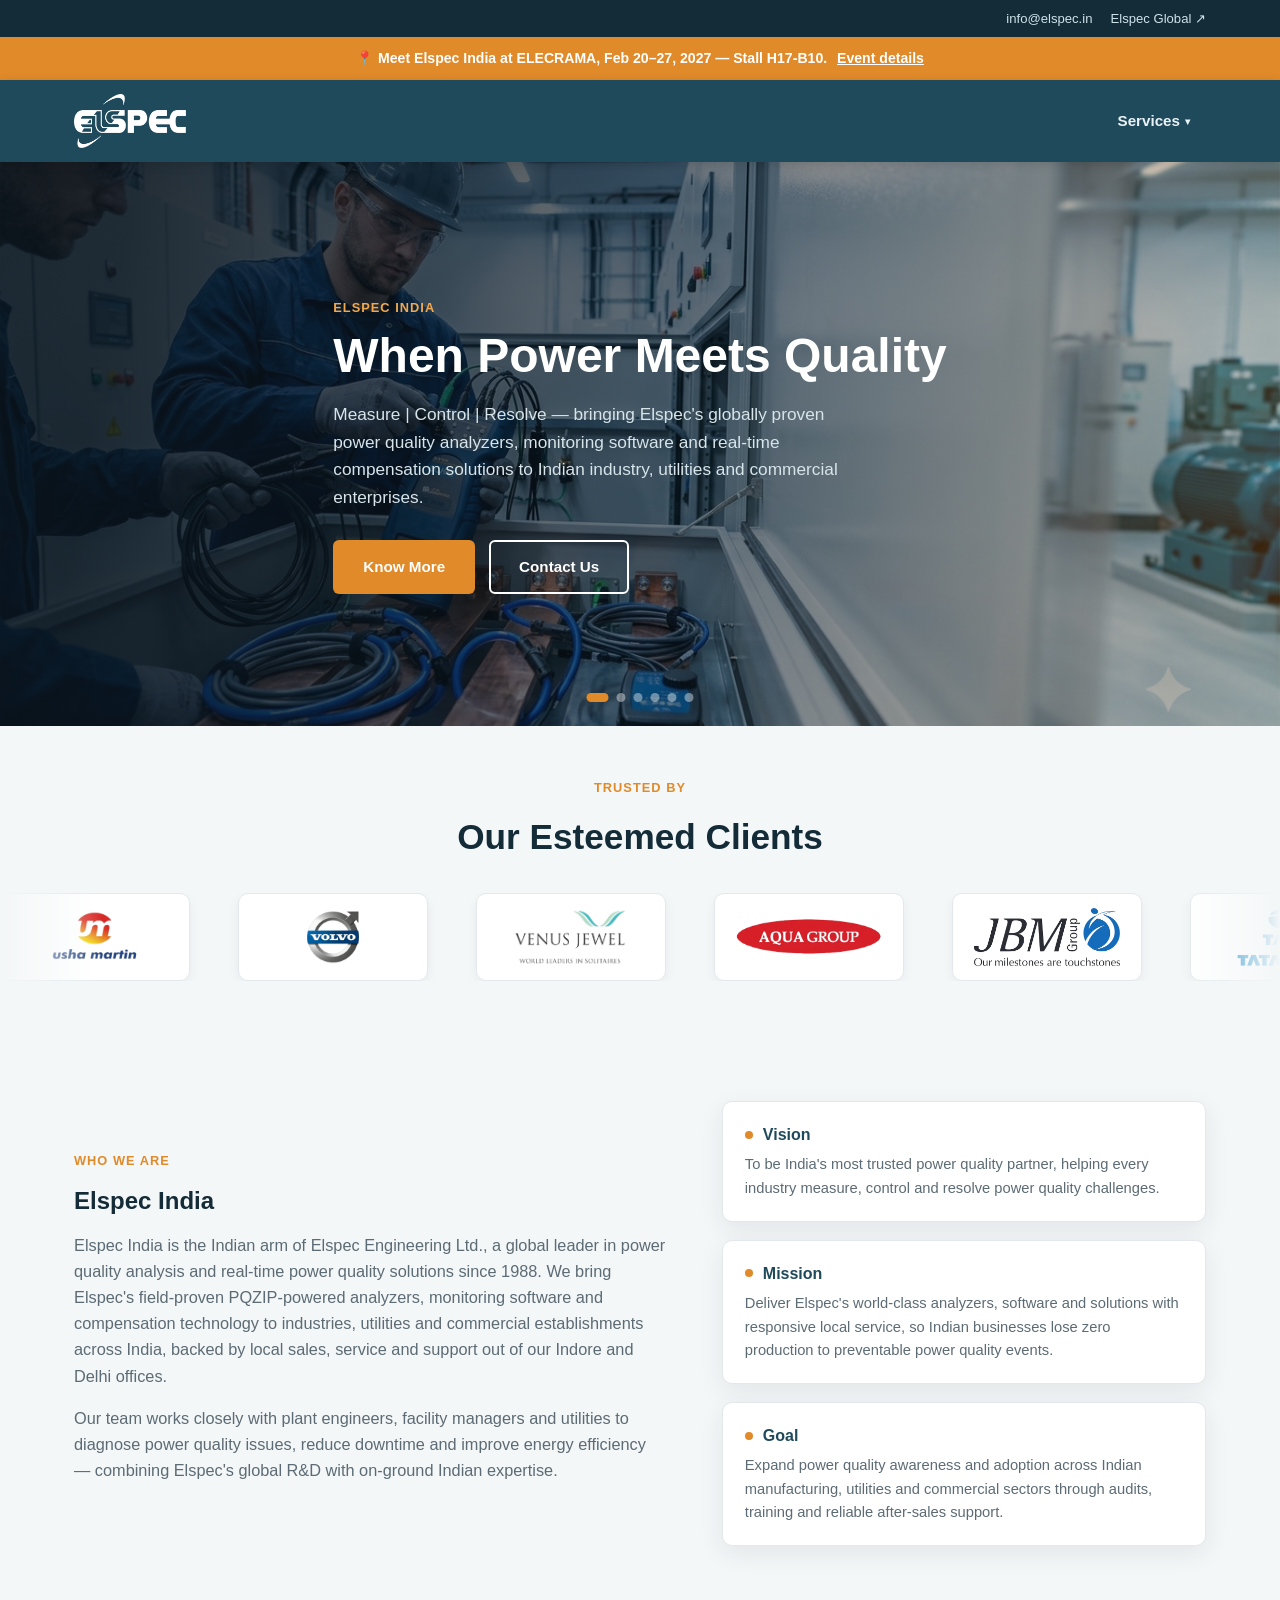
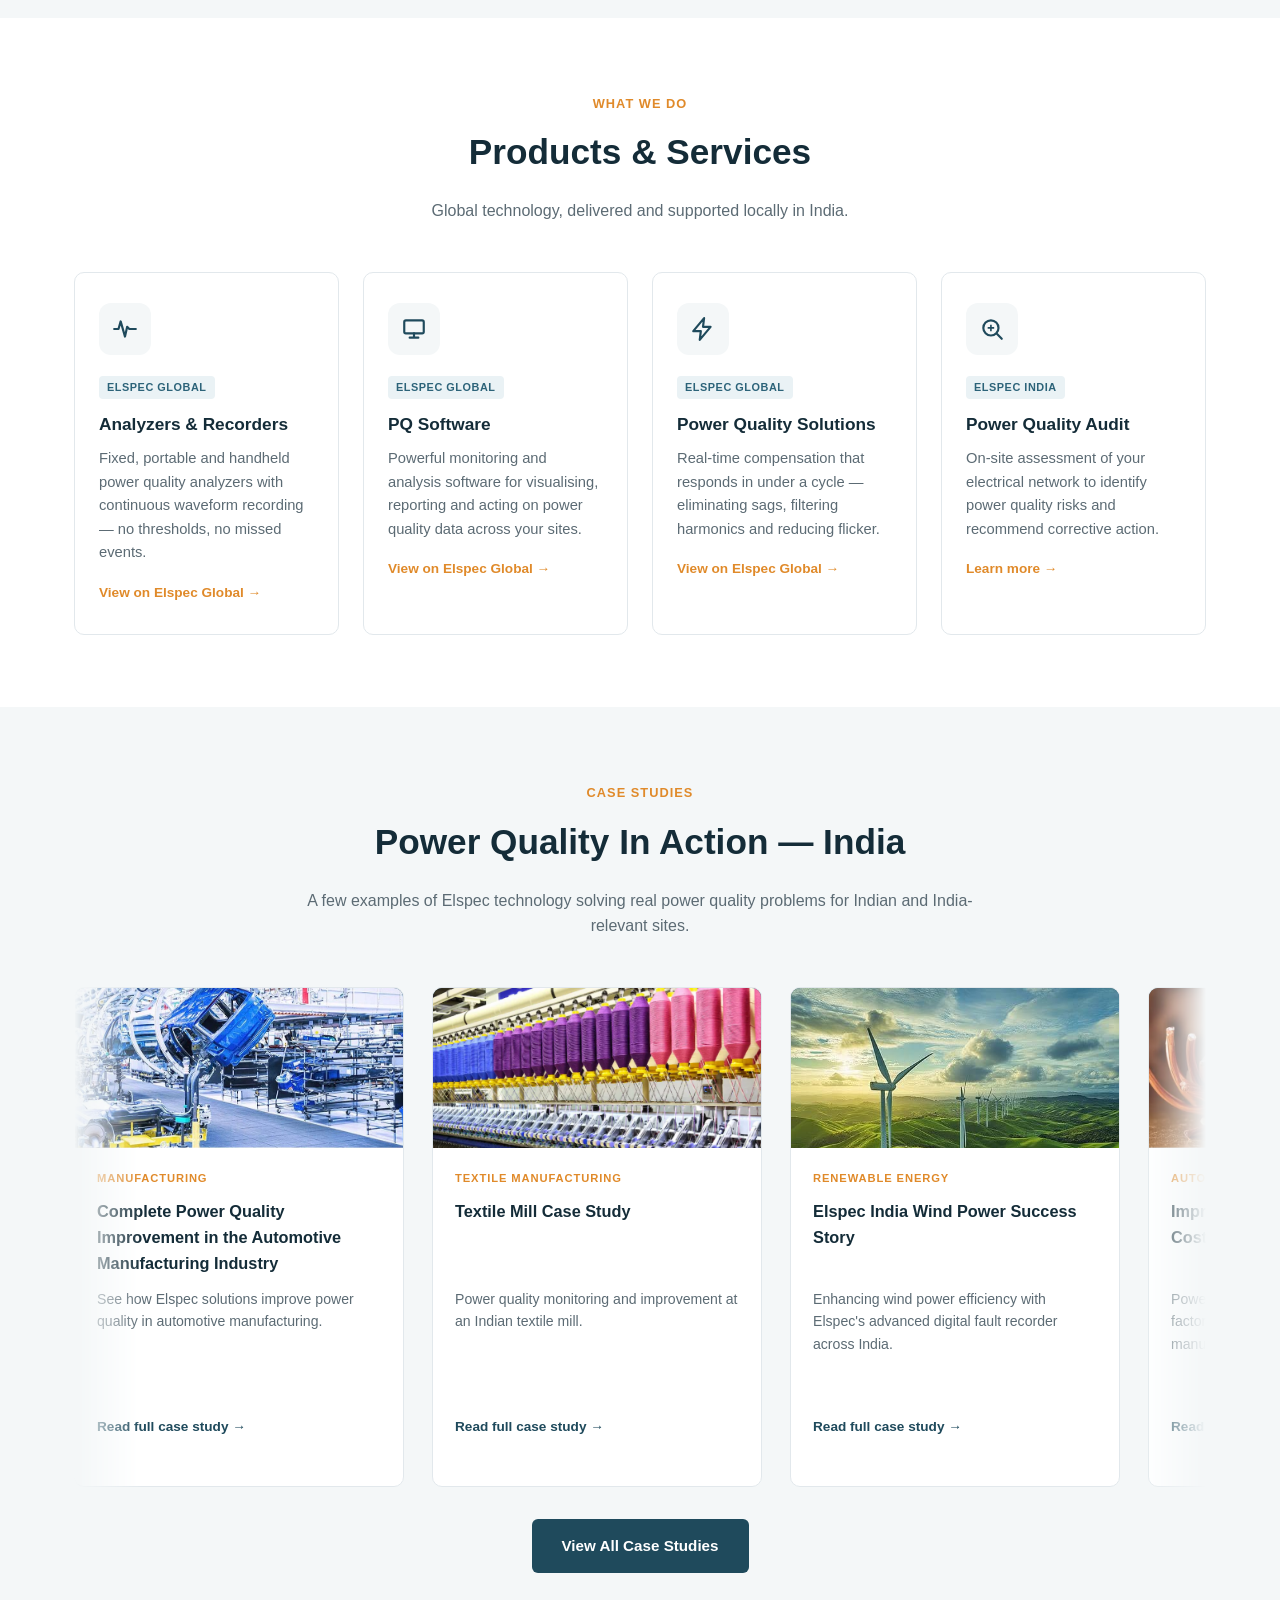
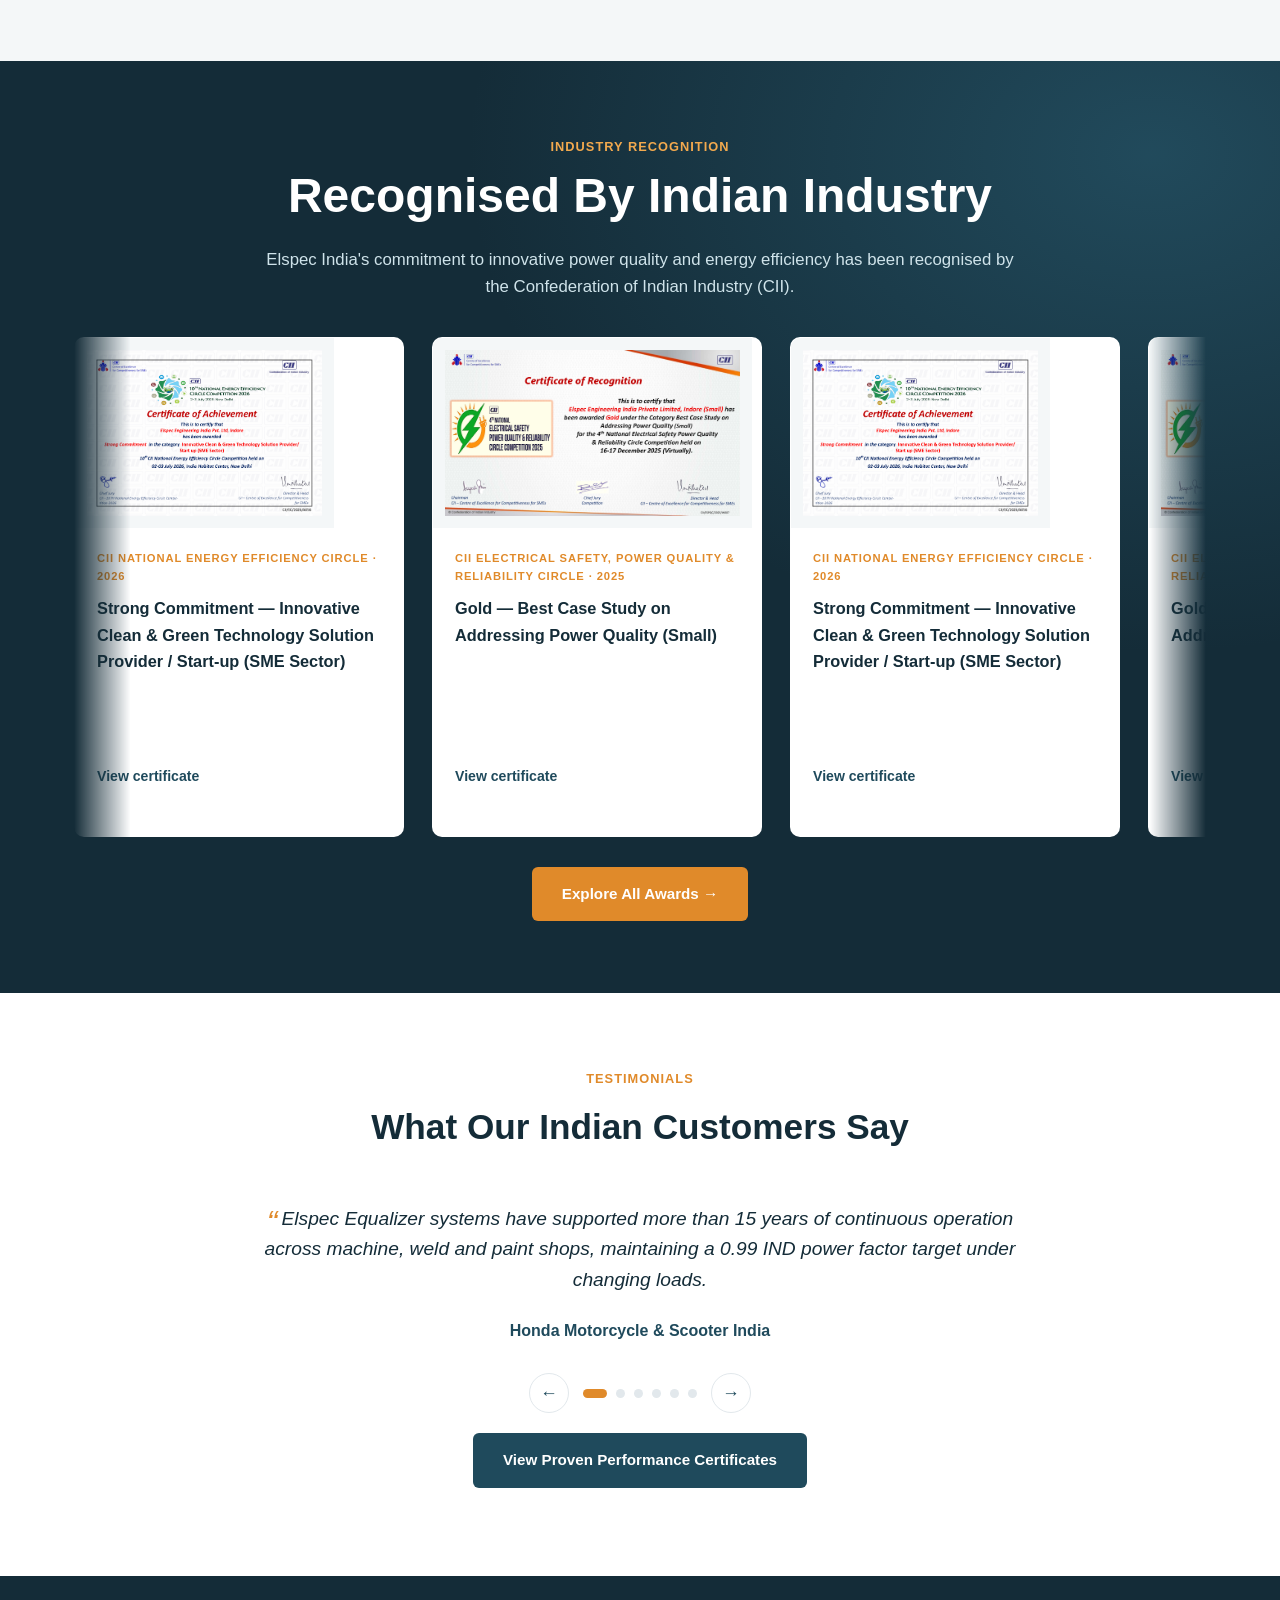
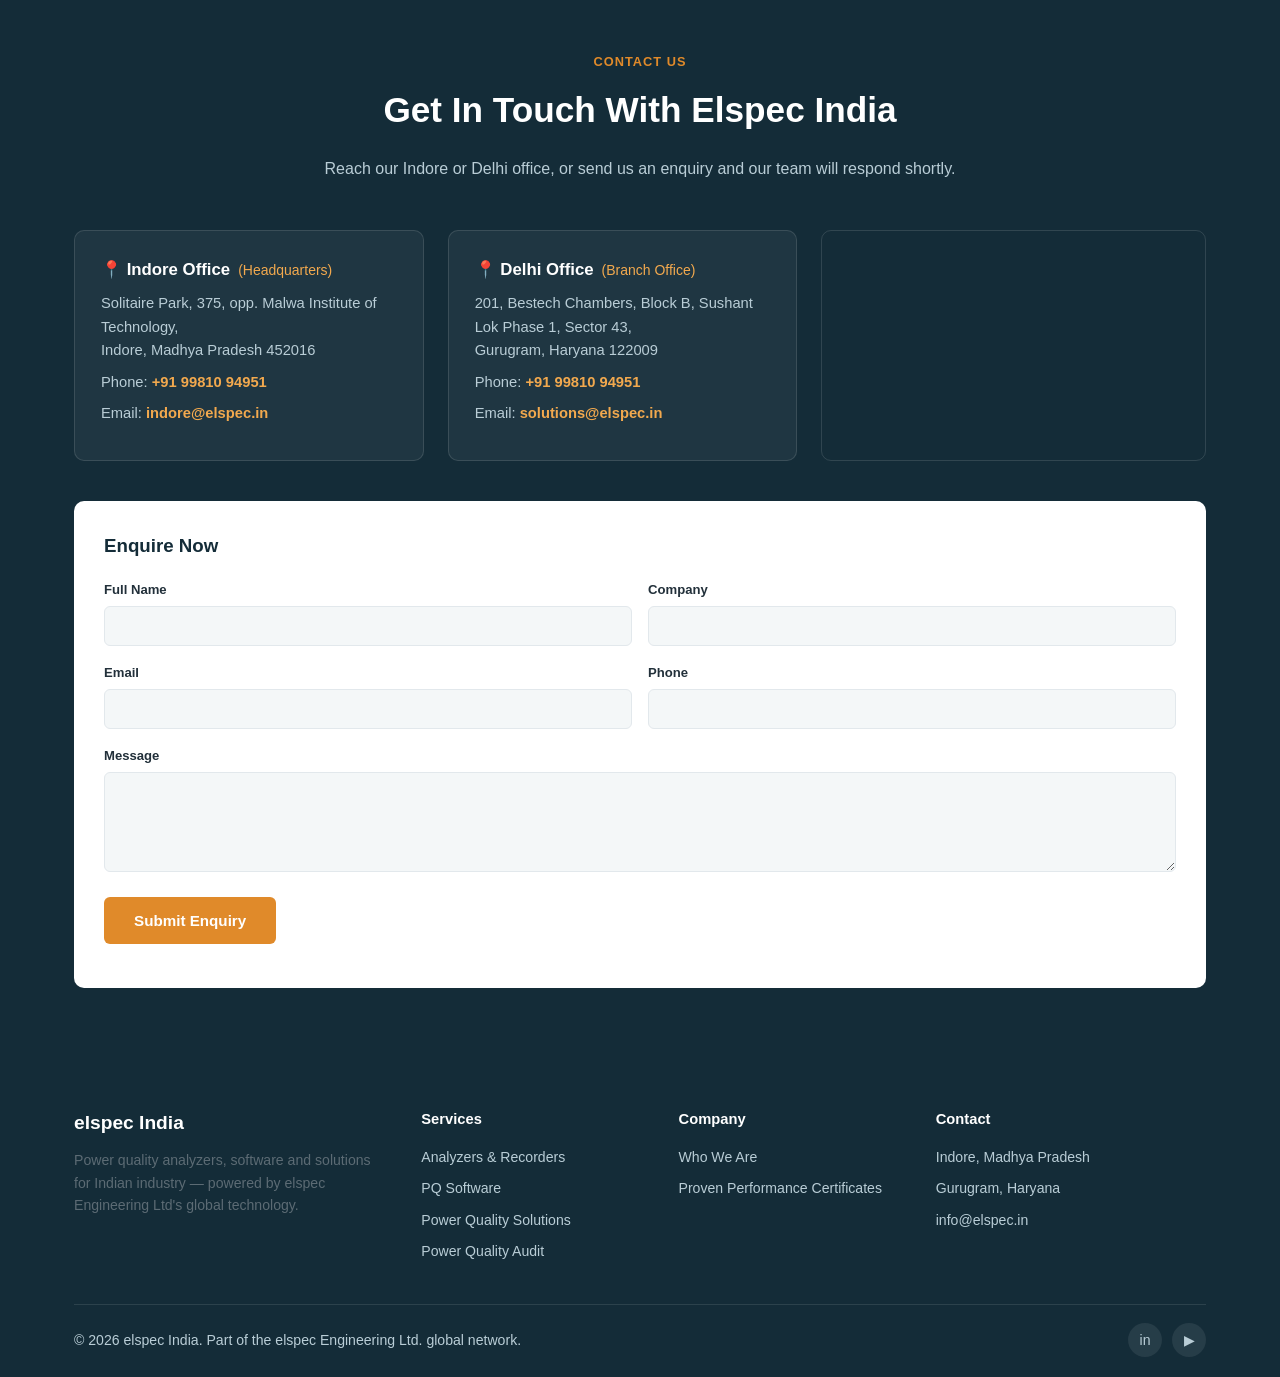
==== commit e0668a0c: "Update homepage and audit hero Remove homepage events section, link case studies to Elspec Global, a" ====
--- a/index.html
+++ b/index.html
@@ -21,7 +21,7 @@
 
 <div class="announce">
   📍 Meet Elspec India at ELECRAMA, Feb 20–27, 2027 — Stall H17-B10.
-  <a href="#home-events">See all events</a>
+  <a href="event-elecrama-2027.html">Event details</a>
 </div>
 
 <header class="site-header">
@@ -289,7 +289,7 @@
       </div>
     </div>
     <p style="text-align:center;margin-top:32px;">
-      <a href="#case-studies-preview" class="btn btn-navy">View All Case Studies</a>
+      <a href="https://www.elspec-ltd.com/case-studies/" class="btn btn-navy">View All Case Studies</a>
     </p>
   </div>
 </section>
@@ -335,46 +335,6 @@
     <img data-home-award-dialog-image alt="">
   </div>
 </dialog>
-
-<!-- ================= EXHIBITIONS & EVENTS ================= -->
-<section id="home-events" class="section-alt">
-  <div class="container">
-    <div class="section-head">
-      <span class="eyebrow">Exhibitions &amp; Events</span>
-      <h2>Meet Elspec India</h2>
-      <p>Join us at upcoming exhibitions and see highlights from events where we've showcased our power quality solutions.</p>
-    </div>
-    <div class="cases-slider home-events-slider">
-      <div class="cases-grid">
-        <a class="case-card event-case-card" href="event-elecrama-2027.html" aria-label="View complete details for ELECRAMA 2027">
-          <div class="case-thumb event-thumb-upcoming">
-            <span>Upcoming Exhibition</span>
-            <strong>ELECRAMA 2027</strong>
-            <b>Feb 20–27 · Stall H17-B10</b>
-          </div>
-          <div class="case-body">
-            <span class="eyebrow">Save the date</span>
-            <h3>Meet Elspec India at ELECRAMA 2027</h3>
-            <p>Visit us for live power quality demonstrations and conversations about your power challenges.</p>
-            <span class="event-card-link">Event details →</span>
-          </div>
-        </a>
-        <a class="case-card event-case-card" href="event-elektrotech-2026.html" aria-label="View complete details and photos from Elektrotech 2026">
-          <div class="case-thumb"><img src="assets/img/events/elektrotech-2026-01.jpg" alt="Visitors at Elspec India's Elektrotech exhibition booth" loading="lazy"></div>
-          <div class="case-body">
-            <span class="eyebrow">21–24 August 2026</span>
-            <h3>Elspec India at Elektrotech</h3>
-            <p>We showcased our power quality analyzers and solutions to visitors at the Elektrotech exhibition.</p>
-            <span class="event-card-link">See event photos →</span>
-          </div>
-        </a>
-      </div>
-    </div>
-    <p style="text-align:center;margin-top:32px;">
-      <a href="#home-events" class="btn btn-navy">View All Exhibitions &amp; Events</a>
-    </p>
-  </div>
-</section>
 
 <!-- ================= TESTIMONIALS ================= -->
 <section id="testimonials" class="home-testimonials">
--- a/assets/css/style.css
+++ b/assets/css/style.css
@@ -446,6 +446,18 @@
   padding: 64px 0;
   text-align: center;
 }
+.page-hero.audit-page-hero {
+  min-height: 440px;
+  display: flex;
+  align-items: center;
+  text-align: left;
+  background:
+    linear-gradient(100deg, rgba(10,20,28,.88) 10%, rgba(10,20,28,.58) 58%, rgba(20,44,56,.22)),
+    url("../img/hero/hero-power-quality-audit.png") center / cover no-repeat;
+}
+.audit-page-hero .container { width: 100%; }
+.audit-page-hero h1 { max-width: 700px; font-size: clamp(2rem, 4.2vw, 3rem); line-height: 1.15; }
+.page-hero.audit-page-hero p { max-width: 620px; margin: 0; color: #d7e4e9; font-size: 1.08rem; }
 .page-hero .eyebrow { color: var(--accent-light); }
 .page-hero h1 { color: #fff; margin-bottom: 10px; }
 .page-hero p { color: #cfe3ea; max-width: 620px; margin: 0 auto; }
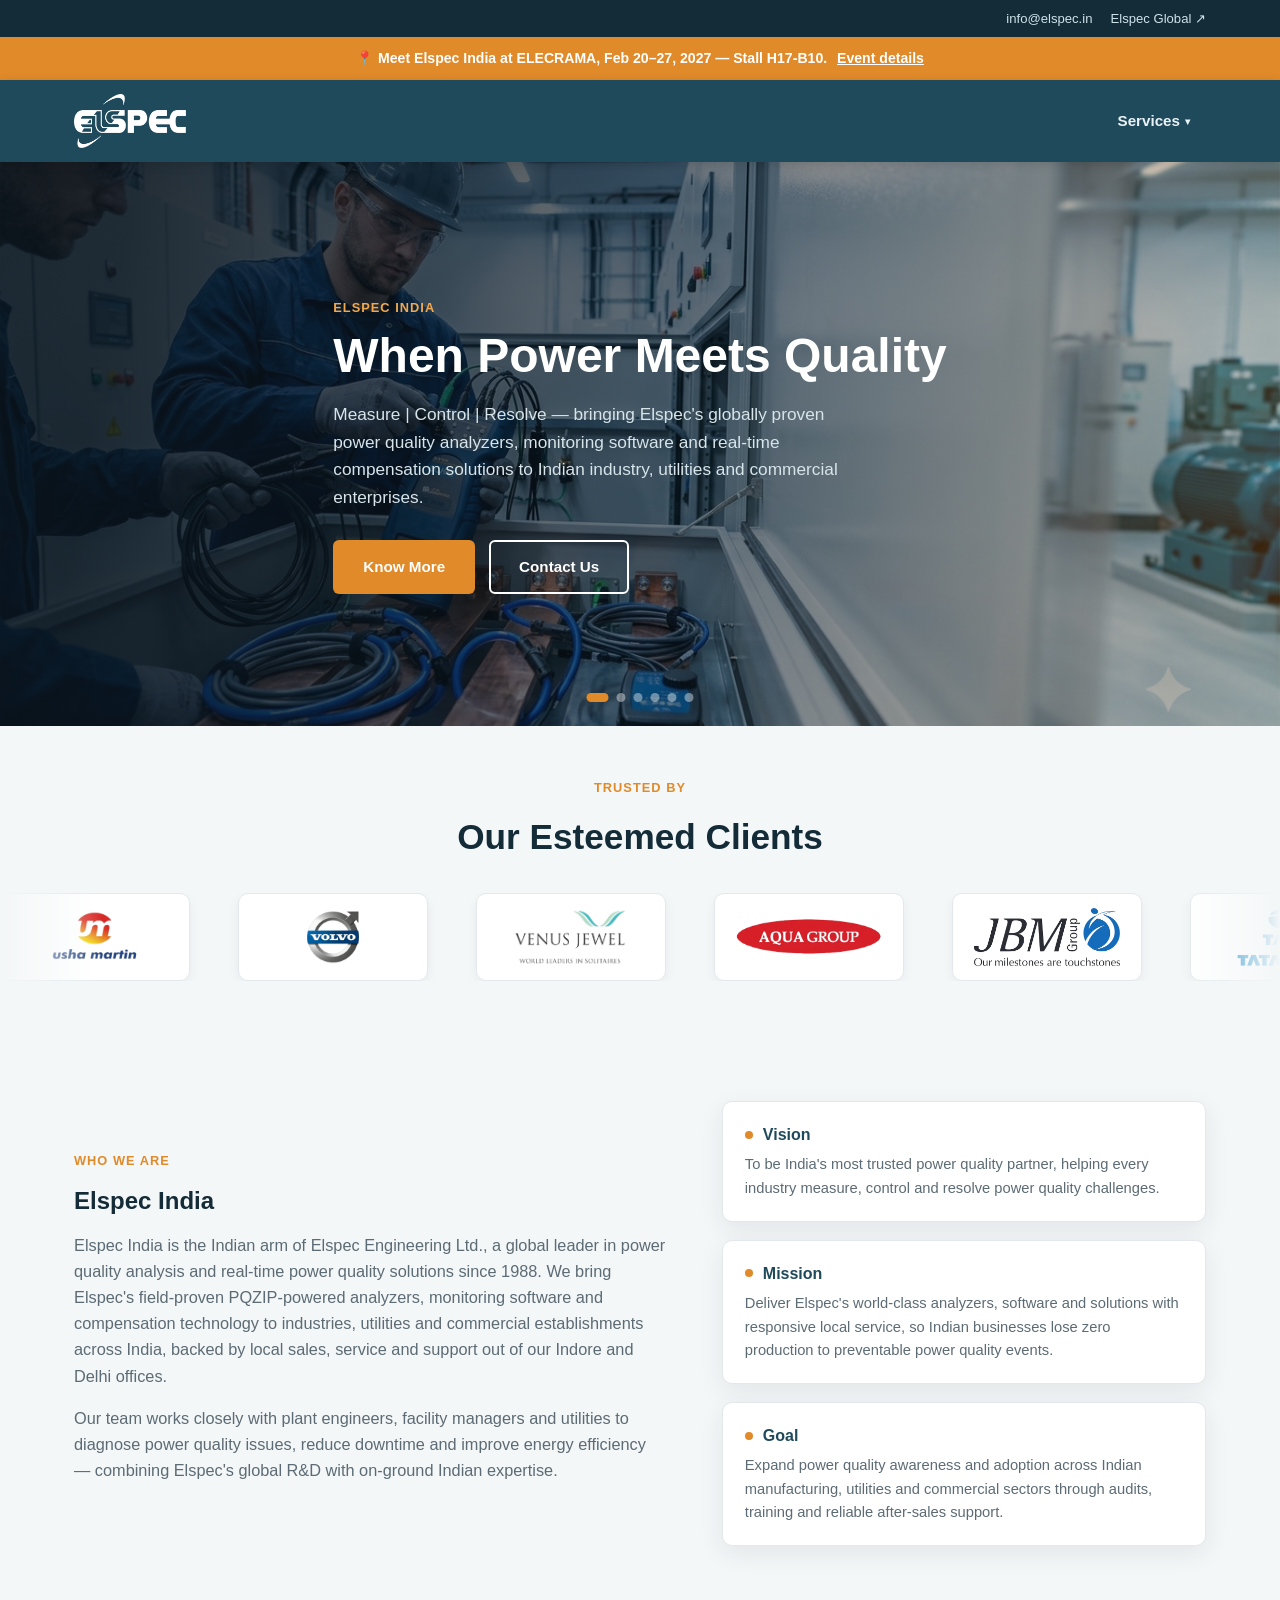
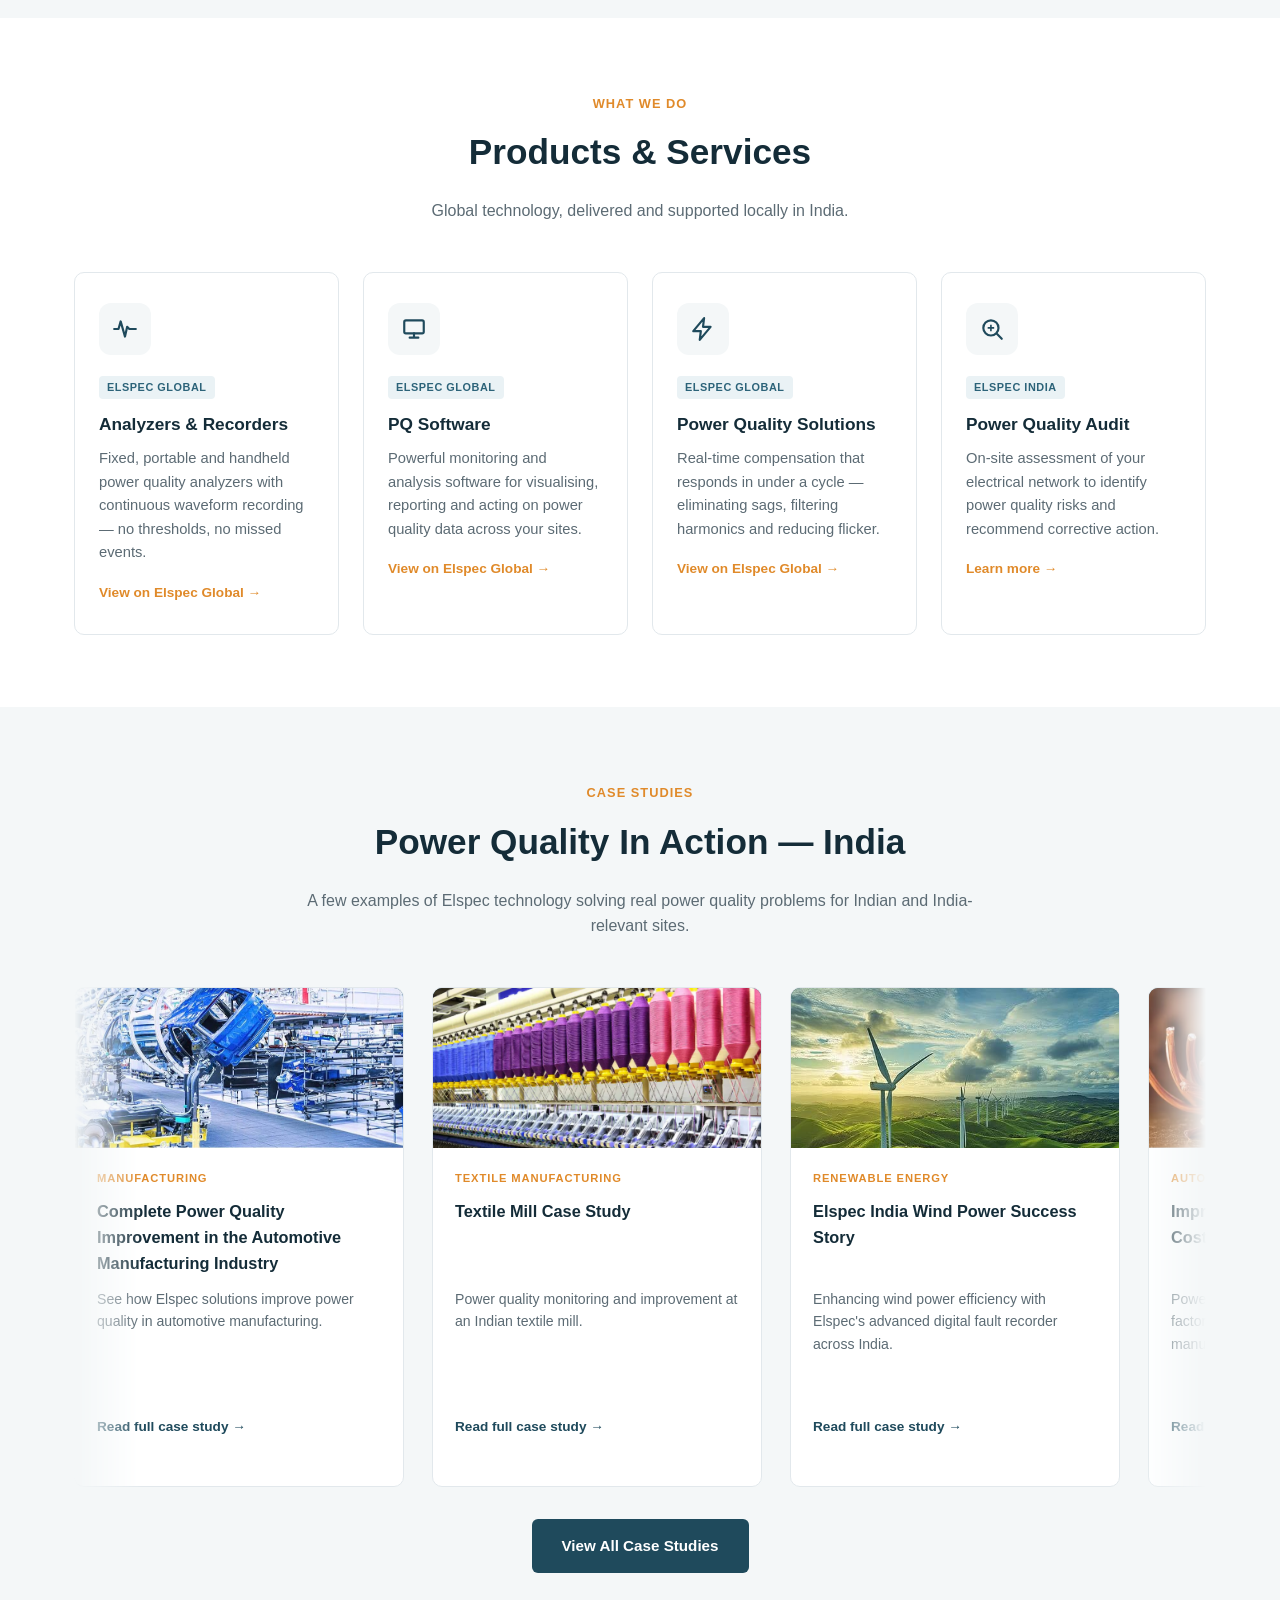
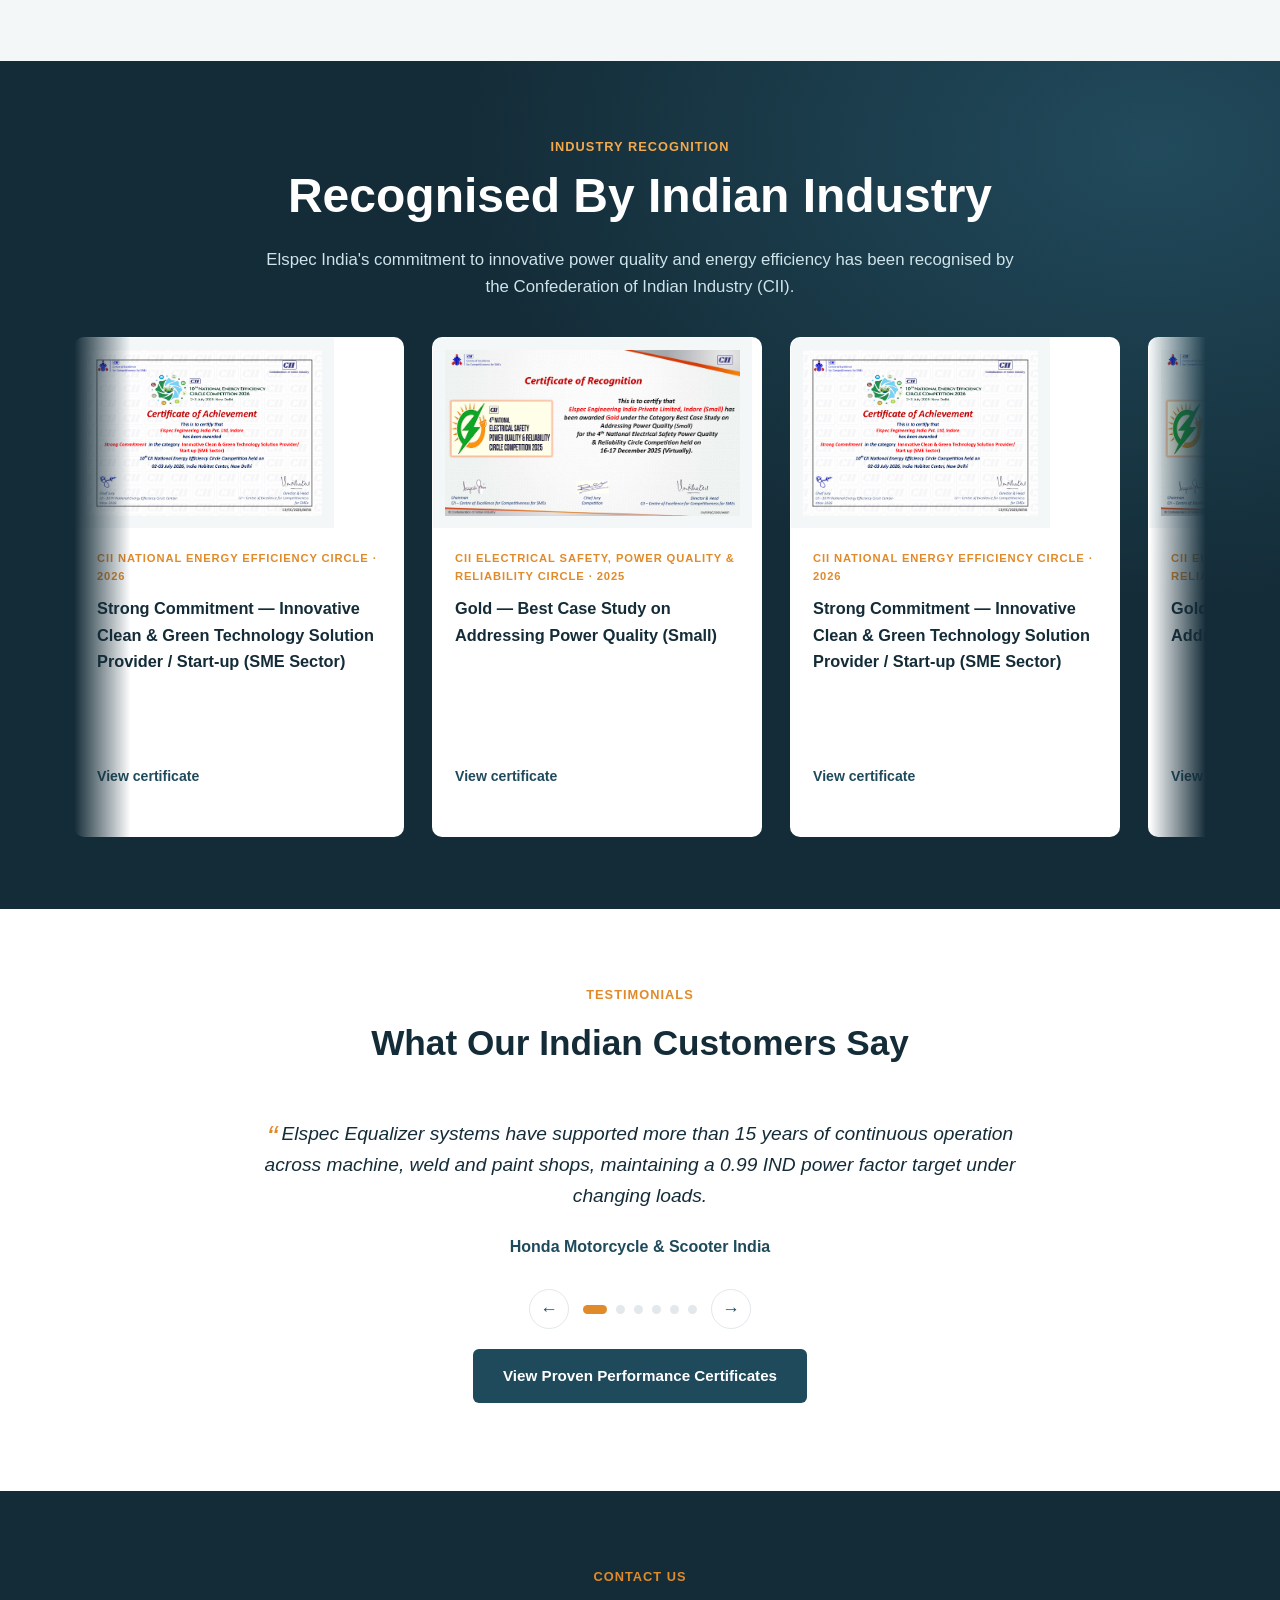
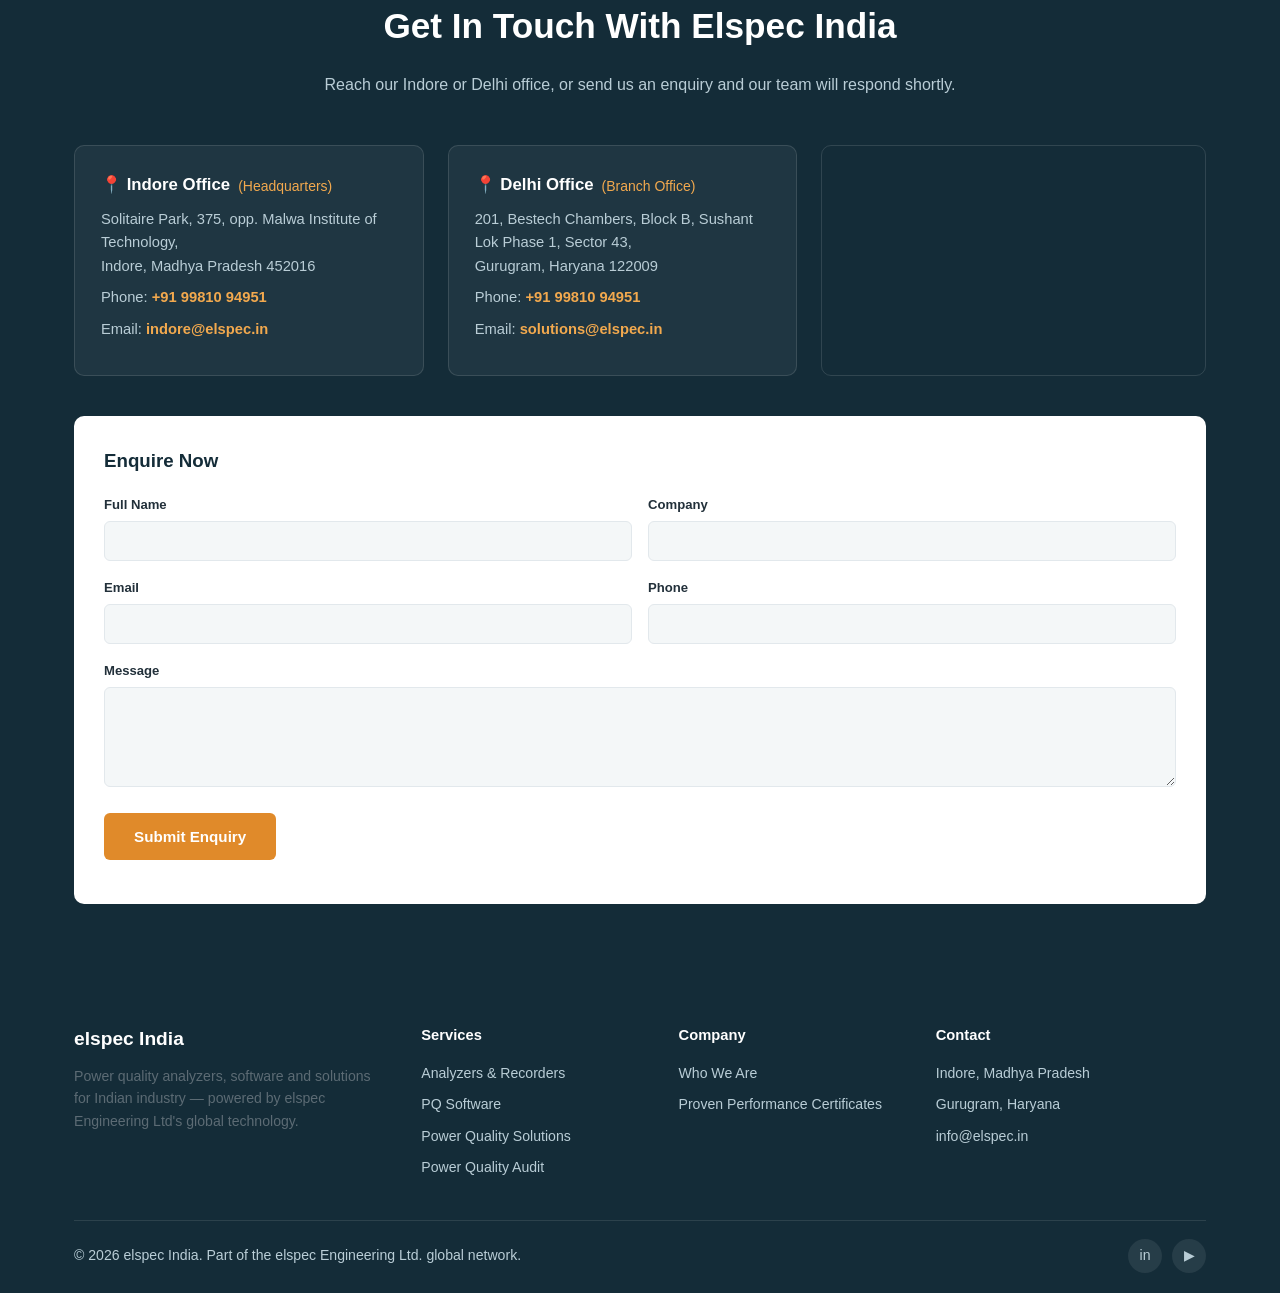
==== commit 95330e9e: "Tidy homepage and endorsements Remove the Explore All Awards link and Contact Us dropdown from the C" ====
--- a/index.html
+++ b/index.html
@@ -322,7 +322,6 @@
         </button>
       </div>
     </div>
-    <p class="home-awards-cta"><a href="#industry-recognition" class="btn btn-primary">Explore All Awards →</a></p>
   </div>
 </section>
 
